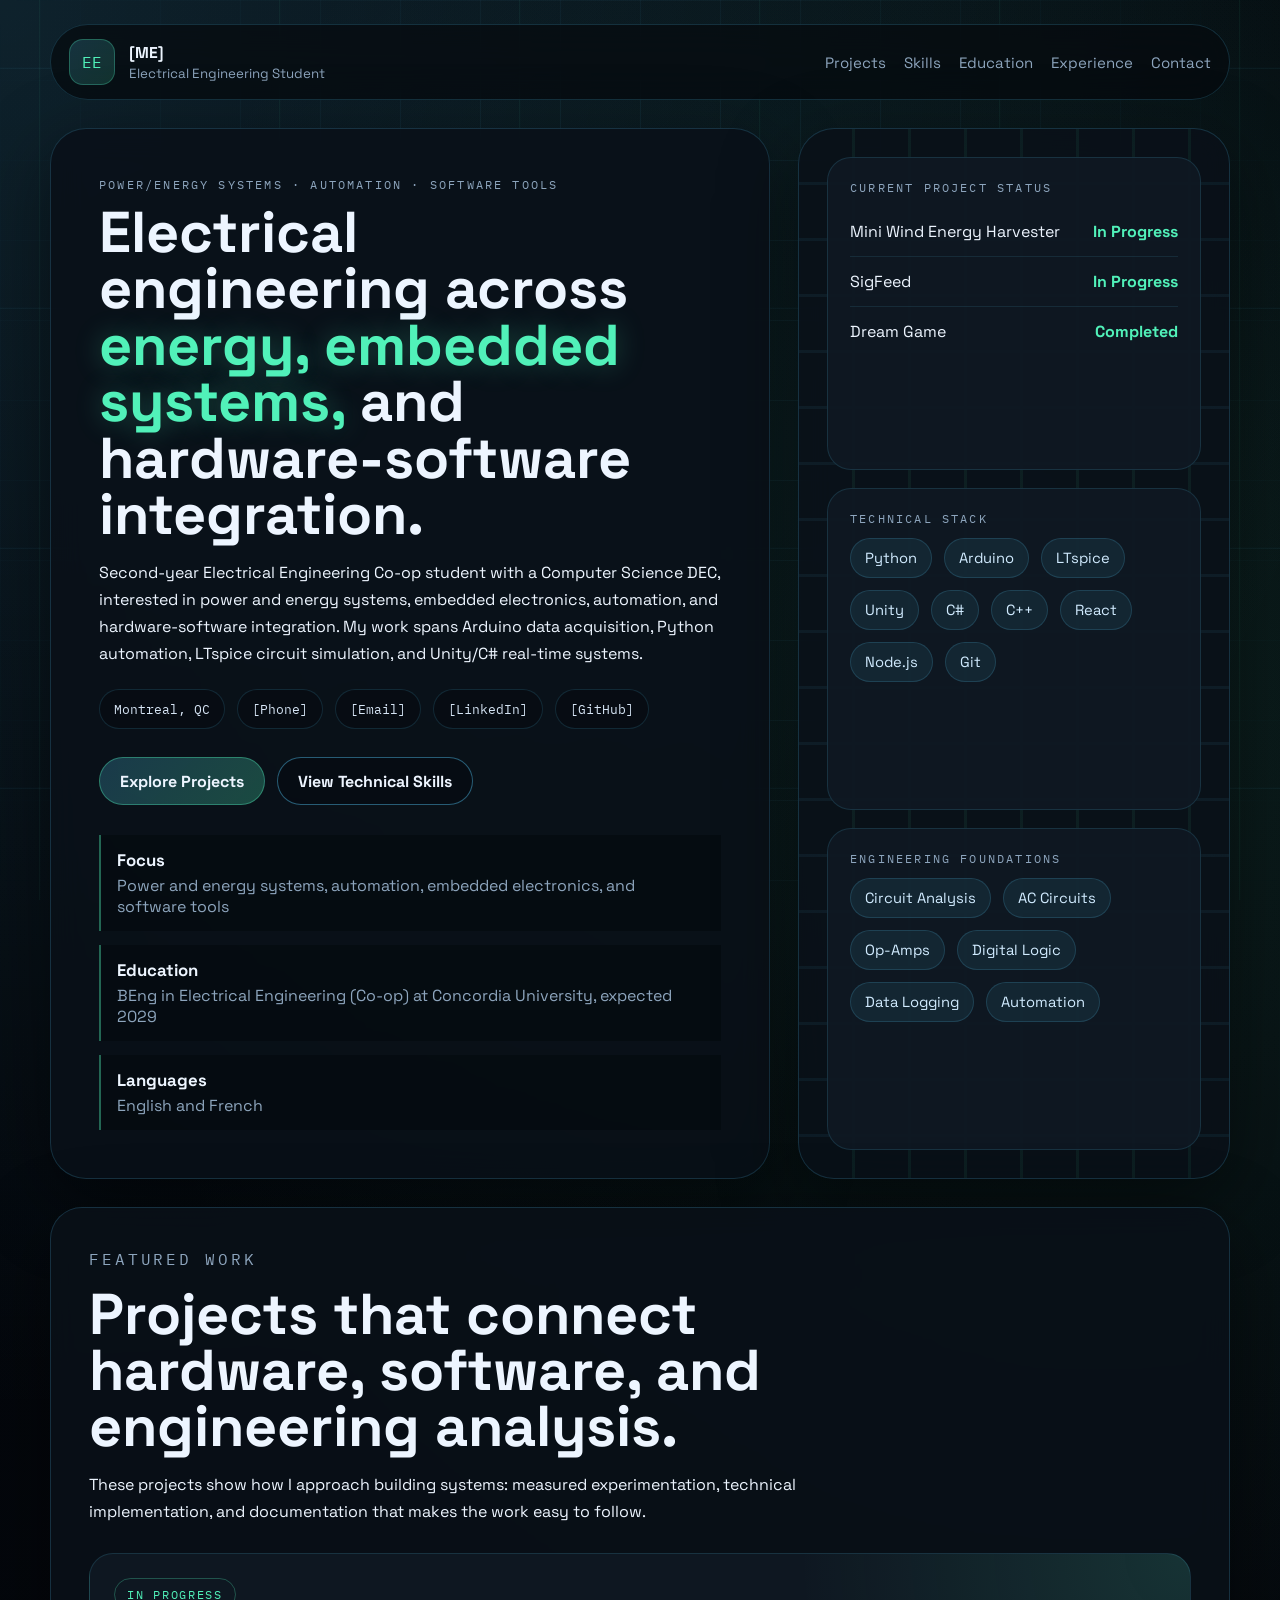
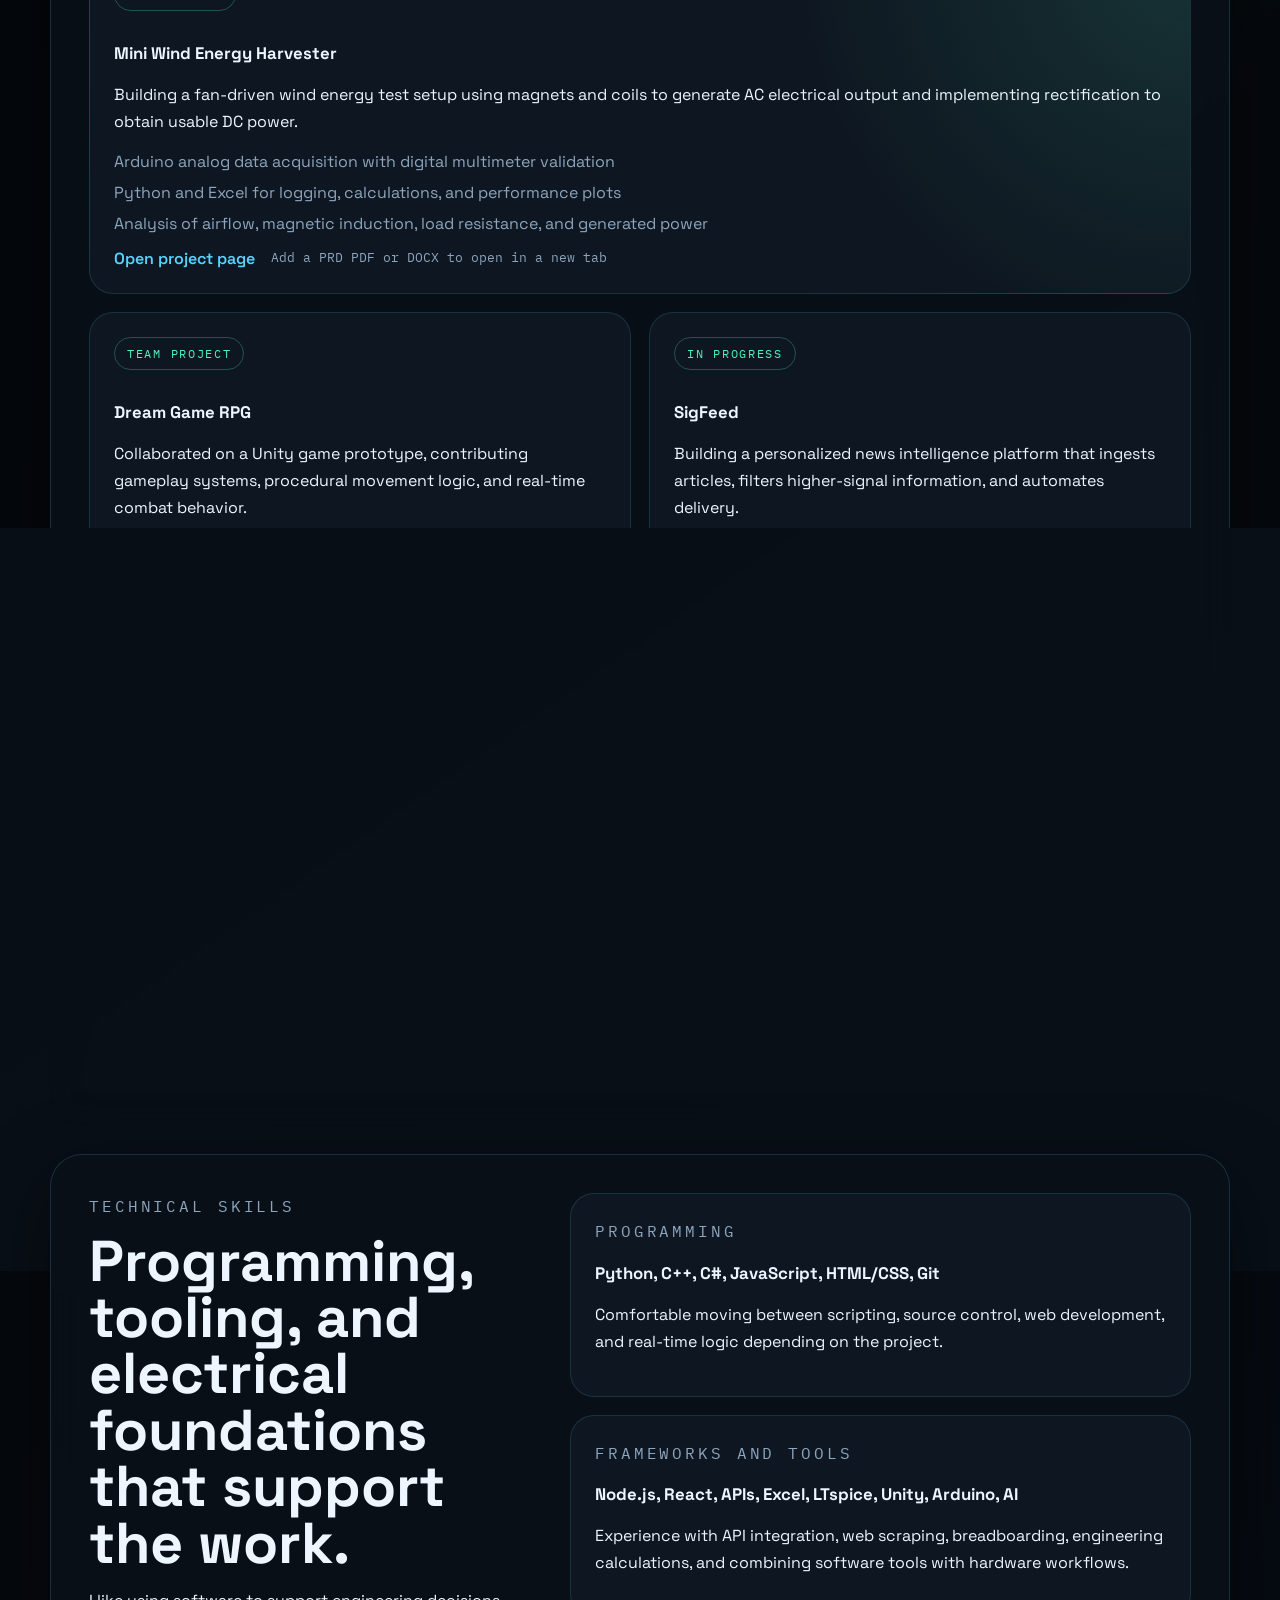
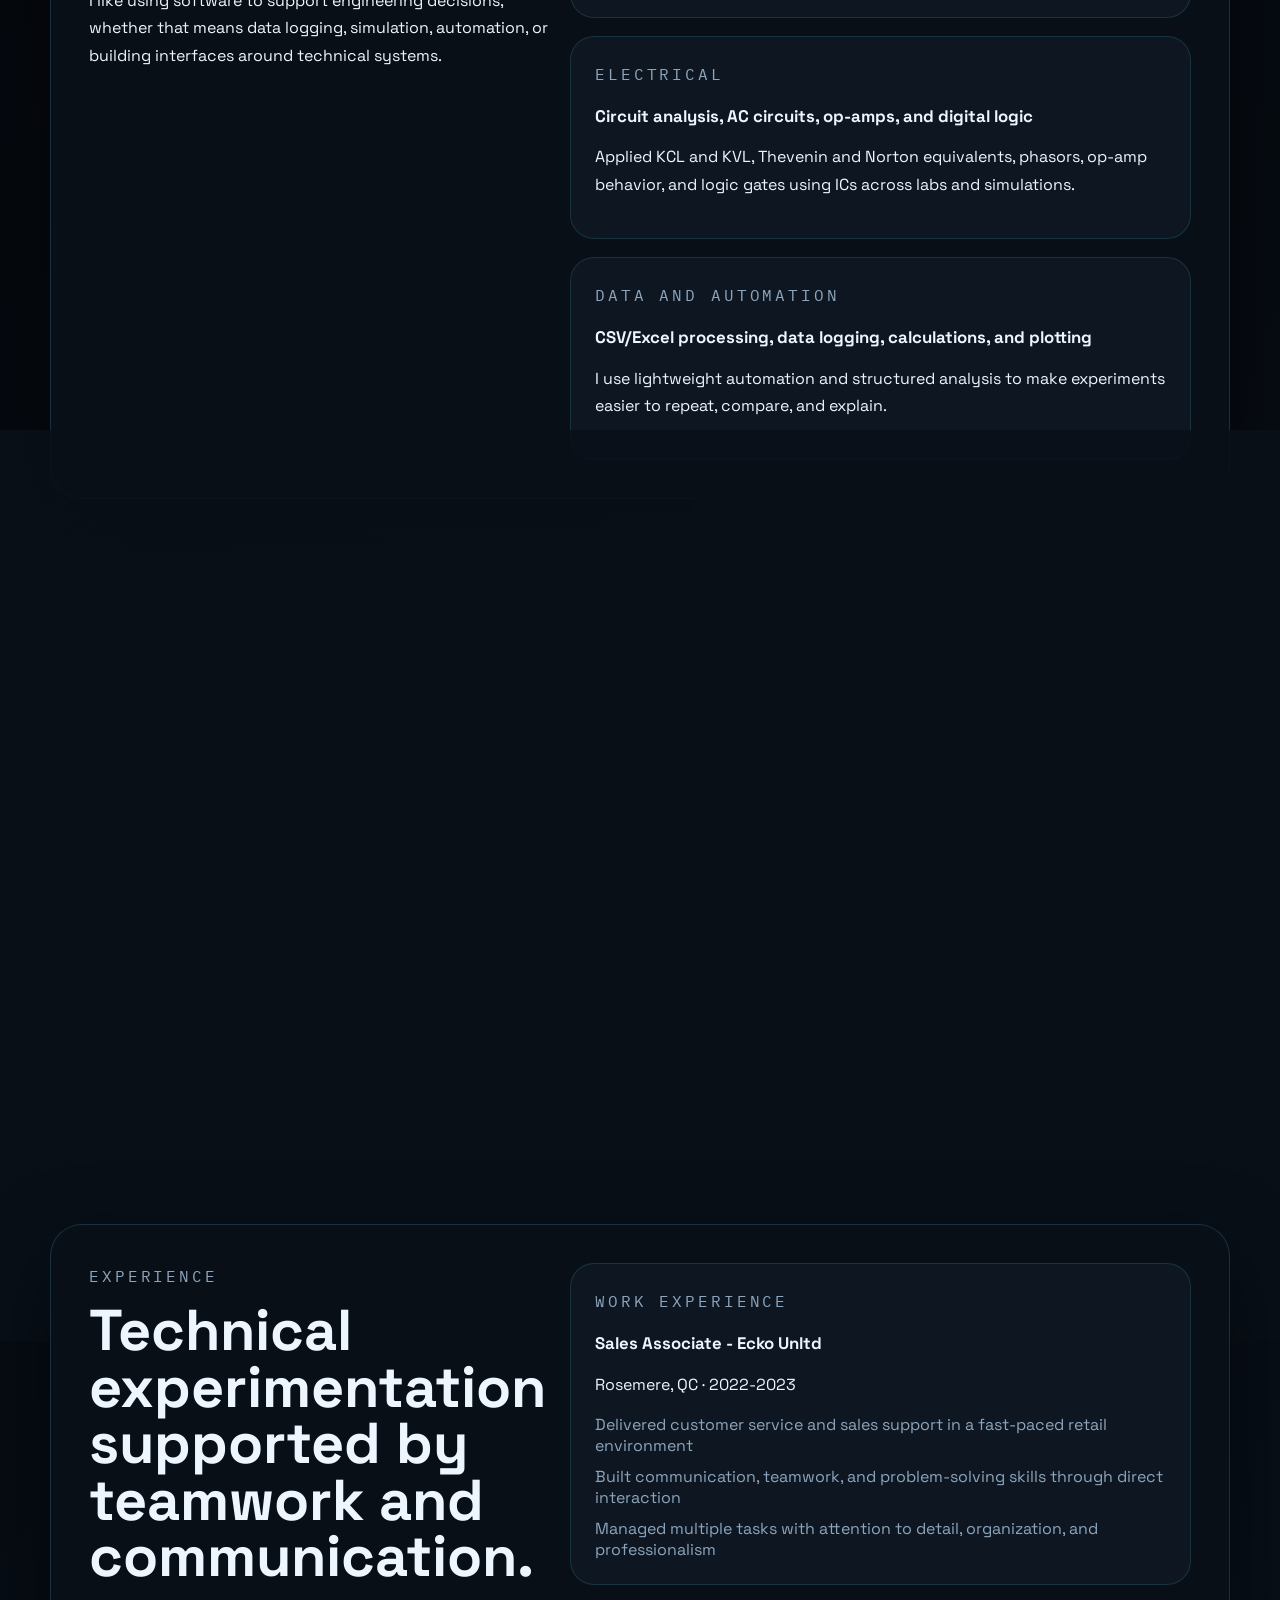
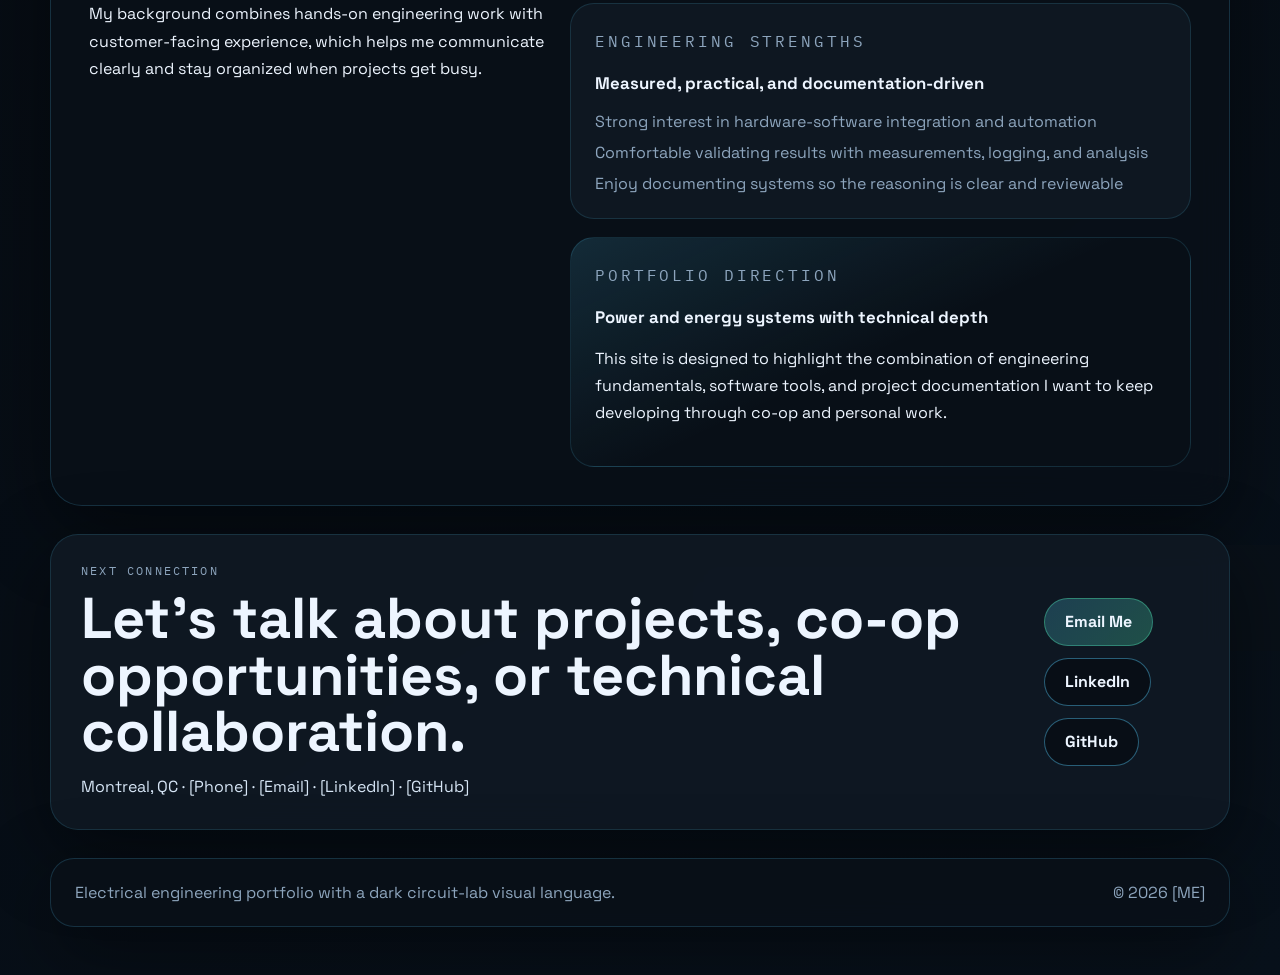
==== index.html @ 450864e3 "Rename 'Dream Game' to 'Dream Game RPG'" ====
<!DOCTYPE html>
<html lang="en">
<head>
  <meta charset="UTF-8">
  <meta name="viewport" content="width=device-width, initial-scale=1.0">
  <title>[ME] | Electrical Engineering Portfolio</title>
  <meta
    name="description"
    content="Portfolio website for an electrical engineering co-op student focused on power and energy systems, automation, embedded electronics, and software tools."
  >
  <script>document.documentElement.classList.add("js");</script>
  <link rel="preconnect" href="https://fonts.googleapis.com">
  <link rel="preconnect" href="https://fonts.gstatic.com" crossorigin>
  <link
    href="https://fonts.googleapis.com/css2?family=Space+Grotesk:wght@400;500;700&family=IBM+Plex+Mono:wght@400;500&display=swap"
    rel="stylesheet"
  >
  <link rel="stylesheet" href="styles.css">
</head>
<body>
  <div class="page-shell">
    <header class="topbar">
      <a class="brand" href="#hero">
        <span class="brand-mark">EE</span>
        <span class="brand-copy">
          <strong>[ME]</strong>
          <small>Electrical Engineering Student</small>
        </span>
      </a>

      <nav class="nav">
        <a href="#projects">Projects</a>
        <a href="#skills">Skills</a>
        <a href="#education">Education</a>
        <a href="#experience">Experience</a>
        <a href="#contact">Contact</a>
      </nav>
    </header>

    <main>
      <section class="hero" id="hero">
        <div class="hero-copy">
          <p class="eyebrow">Power/Energy Systems &middot; Automation &middot; Software Tools</p>
          <h1>
            Electrical engineering across
            <span>energy, embedded systems,</span>
            and hardware-software integration.
          </h1>
          <p class="hero-text">
            Second-year Electrical Engineering Co-op student with a Computer Science DEC, interested
            in power and energy systems, embedded electronics, automation, and hardware-software
            integration. My work spans Arduino data acquisition, Python automation, LTspice circuit
            simulation, and Unity/C# real-time systems.
          </p>

          <div class="contact-strip">
            <span>Montreal, QC</span>
            <span>[Phone]</span>
            <span>[Email]</span>
            <span>[LinkedIn]</span>
            <span>[GitHub]</span>
          </div>

          <div class="hero-actions">
            <a class="button button-primary" href="#projects">Explore Projects</a>
            <a class="button button-secondary" href="#skills">View Technical Skills</a>
          </div>

          <ul class="signal-list">
            <li>
              <strong>Focus</strong>
              <span>Power and energy systems, automation, embedded electronics, and software tools</span>
            </li>
            <li>
              <strong>Education</strong>
              <span>BEng in Electrical Engineering (Co-op) at Concordia University, expected 2029</span>
            </li>
            <li>
              <strong>Languages</strong>
              <span>English and French</span>
            </li>
          </ul>
        </div>

        <aside class="hero-panel">
          <div class="panel-grid"></div>
          <div class="status-card">
            <p class="panel-label">Current Project Status</p>
            <div class="status-item">
              <span>Mini Wind Energy Harvester</span>
              <b>In Progress</b>
            </div>
            <div class="status-item">
              <span>SigFeed</span>
              <b>In Progress</b>
            </div>
            <div class="status-item">
              <span>Dream Game</span>
              <b>Completed</b>
            </div>
          </div>

          <div class="scope-card">
            <p class="panel-label">Technical Stack</p>
            <div class="chip-row">
              <span>Python</span>
              <span>Arduino</span>
              <span>LTspice</span>
              <span>Unity</span>
              <span>C#</span>
              <span>C++</span>
              <span>React</span>
              <span>Node.js</span>
              <span>Git</span>
            </div>
          </div>

          <div class="scope-card">
            <p class="panel-label">Engineering Foundations</p>
            <div class="chip-row">
              <span>Circuit Analysis</span>
              <span>AC Circuits</span>
              <span>Op-Amps</span>
              <span>Digital Logic</span>
              <span>Data Logging</span>
              <span>Automation</span>
            </div>
          </div>
        </aside>
      </section>

      <section class="section" id="projects">
        <div class="section-heading">
          <p class="eyebrow">Featured Work</p>
          <h2>Projects that connect hardware, software, and engineering analysis.</h2>
          <p>
            These projects show how I approach building systems: measured experimentation, technical
            implementation, and documentation that makes the work easy to follow.
          </p>
        </div>

        <div class="project-grid">
          <article class="project-card project-card-large" data-href="projects/mini-wind-energy-harvester.html" tabindex="0" role="link" aria-label="Open Mini Wind Energy Harvester project page">
            <div class="card-tag">In Progress</div>
            <h3>Mini Wind Energy Harvester</h3>
            <p>
              Building a fan-driven wind energy test setup using magnets and coils to generate AC
              electrical output and implementing rectification to obtain usable DC power.
            </p>
            <ul class="meta-list">
              <li>Arduino analog data acquisition with digital multimeter validation</li>
              <li>Python and Excel for logging, calculations, and performance plots</li>
              <li>Analysis of airflow, magnetic induction, load resistance, and generated power</li>
            </ul>
            <div class="card-actions">
              <a href="projects/mini-wind-energy-harvester.html">Open project page</a>
              <span class="card-note">Add a PRD PDF or DOCX to open in a new tab</span>
            </div>
          </article>

          <article class="project-card" data-href="projects/dream-game.html" tabindex="0" role="link" aria-label="Open Dream Game project page">
            <div class="card-tag">Team Project</div>
            <h3>Dream Game RPG</h3>
            <p>
              Collaborated on a Unity game prototype, contributing gameplay systems, procedural
              movement logic, and real-time combat behavior.
            </p>
            <ul class="meta-list">
              <li>Vector-based inverse kinematics arm simulation</li>
              <li>Animation systems for procedural limb control</li>
              <li>Collision-based combat mechanics and hit detection</li>
            </ul>
            <div class="card-actions">
              <a href="projects/dream-game.html">Open project page</a>
              <span class="card-note">Add a PRD PDF or DOCX to open in a new tab</span>
            </div>
          </article>

          <article class="project-card" data-href="projects/sigfeed.html" tabindex="0" role="link" aria-label="Open SigFeed project page">
            <div class="card-tag">In Progress</div>
            <h3>SigFeed</h3>
            <p>
              Building a personalized news intelligence platform that ingests articles, filters
              higher-signal information, and automates delivery.
            </p>
            <ul class="meta-list">
              <li>Python pipeline using APIs and web scraping</li>
              <li>AI-assisted filtering and scoring system</li>
              <li>Automated workflows for collection, storage, and personalized delivery</li>
            </ul>
            <div class="card-actions">
              <a href="projects/sigfeed.html">Open project page</a>
              <a href="documents/sigfeed-prd.docx" target="_blank" rel="noreferrer">Open PRD in new tab</a>
            </div>
          </article>

          <article class="project-card project-card-wide" data-href="projects/ee-lab-simulation.html" tabindex="0" role="link" aria-label="Open Electrical Engineering Lab and Simulation Work project page">
            <div class="card-tag">Simulation</div>
            <h3>Electrical Engineering Lab and Simulation Work</h3>
            <p>
              Simulated and analyzed circuits involving resistors, capacitors, inductors, op-amps,
              AC sources, and transient behavior using LTspice and core circuit analysis methods.
            </p>
            <ul class="meta-list">
              <li>KCL, KVL, Thevenin/Norton equivalents, impedance analysis, and phasors</li>
              <li>Interpretation of voltage, current, gain, and frequency response</li>
              <li>Comparison of theory, simulation, and measurement behavior</li>
            </ul>
            <div class="card-actions">
              <a href="projects/ee-lab-simulation.html">Open project page</a>
            </div>
          </article>
        </div>
      </section>

      <section class="section split-layout" id="skills">
        <div class="section-heading compact">
          <p class="eyebrow">Technical Skills</p>
          <h2>Programming, tooling, and electrical foundations that support the work.</h2>
          <p>
            I like using software to support engineering decisions, whether that means data logging,
            simulation, automation, or building interfaces around technical systems.
          </p>
        </div>

        <div class="doc-stack">
          <article class="doc-card">
            <p class="doc-type">Programming</p>
            <h3>Python, C++, C#, JavaScript, HTML/CSS, Git</h3>
            <p>
              Comfortable moving between scripting, source control, web development, and real-time
              logic depending on the project.
            </p>
          </article>

          <article class="doc-card">
            <p class="doc-type">Frameworks and Tools</p>
            <h3>Node.js, React, APIs, Excel, LTspice, Unity, Arduino, AI</h3>
            <p>
              Experience with API integration, web scraping, breadboarding, engineering calculations,
              and combining software tools with hardware workflows.
            </p>
          </article>

          <article class="doc-card">
            <p class="doc-type">Electrical</p>
            <h3>Circuit analysis, AC circuits, op-amps, and digital logic</h3>
            <p>
              Applied KCL and KVL, Thevenin and Norton equivalents, phasors, op-amp behavior, and
              logic gates using ICs across labs and simulations.
            </p>
          </article>

          <article class="doc-card">
            <p class="doc-type">Data and Automation</p>
            <h3>CSV/Excel processing, data logging, calculations, and plotting</h3>
            <p>
              I use lightweight automation and structured analysis to make experiments easier to
              repeat, compare, and explain.
            </p>
          </article>
        </div>
      </section>

      <section class="section split-layout" id="education">
        <div class="section-heading compact">
          <p class="eyebrow">Education</p>
          <h2>Electrical engineering training backed by a computer science foundation.</h2>
          <p>
            I am building my engineering base through coursework, simulation, and project work while
            carrying forward the software perspective from my DEC background.
          </p>
        </div>

        <div class="doc-stack">
          <article class="doc-card">
            <p class="doc-type">Bachelor of Engineering</p>
            <h3>Electrical Engineering (Co-op) - Concordia University</h3>
            <p>Montreal, QC &middot; Expected 2029</p>
          </article>

          <article class="doc-card">
            <p class="doc-type">Diploma of College Studies</p>
            <h3>Computer Science, Pre-University Program</h3>
            <p>College Lionel-Groulx, Sainte-Therese, QC &middot; 2025</p>
          </article>

          <article class="doc-card">
            <p class="doc-type">Languages</p>
            <h3>English and French</h3>
            <p>Comfortable working across technical and collaborative settings in both languages.</p>
          </article>
        </div>
      </section>

      <section class="section split-layout" id="experience">
        <div class="section-heading compact">
          <p class="eyebrow">Experience</p>
          <h2>Technical experimentation supported by teamwork and communication.</h2>
          <p>
            My background combines hands-on engineering work with customer-facing experience, which
            helps me communicate clearly and stay organized when projects get busy.
          </p>
        </div>

        <div class="doc-stack">
          <article class="doc-card">
            <p class="doc-type">Work Experience</p>
            <h3>Sales Associate - Ecko Unltd</h3>
            <p>Rosemere, QC &middot; 2022-2023</p>
            <ul class="meta-list">
              <li>Delivered customer service and sales support in a fast-paced retail environment</li>
              <li>Built communication, teamwork, and problem-solving skills through direct interaction</li>
              <li>Managed multiple tasks with attention to detail, organization, and professionalism</li>
            </ul>
          </article>

          <article class="doc-card">
            <p class="doc-type">Engineering Strengths</p>
            <h3>Measured, practical, and documentation-driven</h3>
            <ul class="meta-list">
              <li>Strong interest in hardware-software integration and automation</li>
              <li>Comfortable validating results with measurements, logging, and analysis</li>
              <li>Enjoy documenting systems so the reasoning is clear and reviewable</li>
            </ul>
          </article>

          <article class="doc-card accent-card">
            <p class="doc-type">Portfolio Direction</p>
            <h3>Power and energy systems with technical depth</h3>
            <p>
              This site is designed to highlight the combination of engineering fundamentals,
              software tools, and project documentation I want to keep developing through co-op and
              personal work.
            </p>
          </article>
        </div>
      </section>

      <section class="section contact-panel" id="contact">
        <div>
          <p class="eyebrow">Next Connection</p>
          <h2>Let's talk about projects, co-op opportunities, or technical collaboration.</h2>
          <p class="contact-copy">Montreal, QC &middot; [Phone] &middot; [Email] &middot; [LinkedIn] &middot; [GitHub]</p>
        </div>

        <div class="contact-actions">
          <a class="button button-primary" href="mailto:[Email]">Email Me</a>
          <a class="button button-secondary" href="[LinkedIn]" target="_blank" rel="noreferrer">LinkedIn</a>
          <a class="button button-secondary" href="[GitHub]" target="_blank" rel="noreferrer">GitHub</a>
        </div>
      </section>
    </main>

    <footer class="footer">
      <p>Electrical engineering portfolio with a dark circuit-lab visual language.</p>
      <p>&copy; <span id="year"></span> [ME]</p>
    </footer>
  </div>

  <script src="script.js"></script>
</body>
</html>
---- styles.css ----
:root {
  --bg: #05080d;
  --bg-soft: #0d131c;
  --panel: rgba(10, 17, 25, 0.88);
  --panel-strong: rgba(15, 24, 35, 0.96);
  --line: rgba(87, 205, 255, 0.18);
  --line-strong: rgba(87, 205, 255, 0.42);
  --text: #edf5ff;
  --muted: #8da5bd;
  --blue: #58d3ff;
  --green: #51f1b9;
  --glow: rgba(81, 241, 185, 0.28);
  --shadow: 0 24px 80px rgba(0, 0, 0, 0.45);
  --radius: 24px;
  --container: 1180px;
}

* {
  box-sizing: border-box;
}

html {
  scroll-behavior: smooth;
}

body {
  margin: 0;
  min-height: 100vh;
  color: var(--text);
  font-family: "Space Grotesk", sans-serif;
  background:
    radial-gradient(circle at top left, rgba(88, 211, 255, 0.14), transparent 24%),
    radial-gradient(circle at 85% 12%, rgba(81, 241, 185, 0.1), transparent 20%),
    linear-gradient(145deg, #02050a 0%, #05080d 45%, #08111b 100%);
}

body::before,
body::after {
  content: "";
  position: fixed;
  inset: 0;
  pointer-events: none;
}

body::before {
  background-image:
    linear-gradient(rgba(88, 211, 255, 0.06) 1px, transparent 1px),
    linear-gradient(90deg, rgba(88, 211, 255, 0.06) 1px, transparent 1px);
  background-size: 80px 80px;
  mask-image: radial-gradient(circle at center, black 45%, transparent 100%);
}

body::after {
  background:
    linear-gradient(90deg, transparent 16%, rgba(81, 241, 185, 0.12) 16.5%, transparent 17%) 0 0 / 240px 240px,
    linear-gradient(180deg, transparent 28%, rgba(88, 211, 255, 0.12) 28.5%, transparent 29%) 0 0 / 240px 240px,
    radial-gradient(circle at 16.5% 28.5%, rgba(81, 241, 185, 0.4) 0 3px, transparent 4px);
  opacity: 0.5;
}

a {
  color: inherit;
  text-decoration: none;
}

.page-shell {
  width: min(calc(100% - 32px), var(--container));
  margin: 0 auto;
  padding: 24px 0 48px;
}

.topbar,
.hero,
.section,
.footer {
  position: relative;
  z-index: 1;
}

.topbar {
  display: flex;
  align-items: center;
  justify-content: space-between;
  gap: 20px;
  padding: 14px 18px;
  margin-bottom: 28px;
  border: 1px solid var(--line);
  border-radius: 999px;
  background: rgba(6, 10, 15, 0.72);
  backdrop-filter: blur(18px);
}

.brand {
  display: inline-flex;
  align-items: center;
  gap: 14px;
}

.brand-mark {
  display: grid;
  place-items: center;
  width: 46px;
  height: 46px;
  border-radius: 14px;
  border: 1px solid rgba(81, 241, 185, 0.28);
  background: linear-gradient(135deg, rgba(88, 211, 255, 0.18), rgba(81, 241, 185, 0.16));
  color: var(--green);
  font-family: "IBM Plex Mono", monospace;
  font-size: 1rem;
}

.brand-copy {
  display: grid;
  gap: 2px;
}

.brand-copy strong {
  font-size: 0.98rem;
}

.brand-copy small,
.nav a,
.eyebrow,
.panel-label,
.doc-type,
.footer p {
  color: var(--muted);
}

.nav {
  display: flex;
  flex-wrap: wrap;
  gap: 18px;
}

.nav a {
  font-size: 0.94rem;
}

.hero {
  display: grid;
  grid-template-columns: minmax(0, 1.25fr) minmax(300px, 0.75fr);
  gap: 28px;
  align-items: stretch;
  margin-bottom: 28px;
}

.hero-copy,
.hero-panel,
.section,
.footer {
  border: 1px solid var(--line);
  background: var(--panel);
  backdrop-filter: blur(16px);
  box-shadow: var(--shadow);
}

.hero-copy {
  padding: 48px;
  border-radius: 36px;
}

.hero h1,
.section h2 {
  margin: 0;
  line-height: 0.98;
}

.hero h1 {
  max-width: 16ch;
  font-size: clamp(2rem, 5vw, 3.6rem);
}

.hero h1 span {
  color: var(--green);
  text-shadow: 0 0 28px var(--glow);
}

.eyebrow,
.panel-label,
.doc-type {
  margin: 0 0 12px;
  text-transform: uppercase;
  letter-spacing: 0.18em;
  font-family: "IBM Plex Mono", monospace;
  font-size: 0.76rem;
}

.hero-text,
.section-heading p,
.project-card p,
.doc-card p,
.about-card p,
.footer p {
  line-height: 1.7;
  font-size: 1rem;
}

.hero-actions,
.contact-actions,
.chip-row,
.contact-strip {
  display: flex;
  flex-wrap: wrap;
  gap: 12px;
}

.contact-strip {
  margin-top: 22px;
}

.contact-strip span {
  padding: 10px 14px;
  border-radius: 999px;
  border: 1px solid rgba(88, 211, 255, 0.14);
  background: rgba(7, 12, 18, 0.58);
  color: #d6e5f5;
  font-family: "IBM Plex Mono", monospace;
  font-size: 0.84rem;
}

.hero-actions {
  margin: 28px 0 30px;
}

.button {
  display: inline-flex;
  align-items: center;
  justify-content: center;
  min-height: 48px;
  padding: 0 20px;
  border-radius: 999px;
  border: 1px solid transparent;
  font-weight: 700;
  transition: transform 180ms ease, border-color 180ms ease, background 180ms ease;
}

.button:hover {
  transform: translateY(-2px);
}

.button-primary {
  background: linear-gradient(135deg, rgba(88, 211, 255, 0.22), rgba(81, 241, 185, 0.26));
  border-color: rgba(81, 241, 185, 0.36);
}

.button-secondary {
  border-color: var(--line-strong);
  background: rgba(7, 12, 18, 0.66);
}

.signal-list,
.meta-list {
  list-style: none;
  padding: 0;
  margin: 0;
}

.signal-list {
  display: grid;
  gap: 14px;
}

.signal-list li {
  display: grid;
  gap: 4px;
  padding: 14px 16px;
  border-left: 2px solid rgba(81, 241, 185, 0.4);
  background: rgba(4, 9, 14, 0.6);
}

.signal-list strong,
.project-card h3,
.doc-card h3 {
  font-size: 1.05rem;
}

.signal-list span,
.meta-list li {
  color: var(--muted);
}

.hero-panel {
  position: relative;
  overflow: hidden;
  padding: 28px;
  border-radius: 36px;
  display: grid;
  gap: 18px;
}

.panel-grid {
  position: absolute;
  inset: 0;
  background:
    linear-gradient(transparent 94%, rgba(88, 211, 255, 0.08) 95%) 0 0 / 100% 56px,
    linear-gradient(90deg, transparent 94%, rgba(81, 241, 185, 0.08) 95%) 0 0 / 56px 100%;
  opacity: 0.8;
}

.status-card,
.scope-card,
.project-card,
.doc-card,
.about-card,
.contact-panel {
  position: relative;
  border: 1px solid rgba(88, 211, 255, 0.14);
  background: var(--panel-strong);
}

.status-card,
.scope-card {
  padding: 22px;
  border-radius: 24px;
}

.status-item {
  display: flex;
  justify-content: space-between;
  gap: 16px;
  padding: 14px 0;
  border-bottom: 1px solid rgba(88, 211, 255, 0.1);
}

.status-item:last-child {
  border-bottom: 0;
  padding-bottom: 0;
}

.status-item b {
  color: var(--green);
}

.chip-row span {
  padding: 10px 14px;
  border-radius: 999px;
  background: rgba(88, 211, 255, 0.08);
  border: 1px solid rgba(88, 211, 255, 0.16);
  color: #d1ebff;
  font-size: 0.92rem;
}

.section {
  padding: 38px;
  border-radius: 32px;
  margin-bottom: 28px;
}

.section-heading {
  max-width: 780px;
  margin-bottom: 28px;
}

.section-heading.compact {
  margin-bottom: 0;
}

.section h2 {
  font-size: clamp(2rem, 5vw, 3.6rem);
  margin-bottom: 14px;
}

.project-grid {
  display: grid;
  grid-template-columns: repeat(2, minmax(0, 1fr));
  gap: 18px;
}

.project-card,
.doc-card,
.about-card {
  padding: 24px;
  border-radius: 24px;
  min-height: 100%;
}

.project-card {
  cursor: pointer;
  transition: transform 180ms ease, border-color 180ms ease, box-shadow 180ms ease;
}

.project-card:hover,
.project-card:focus-visible {
  transform: translateY(-4px);
  border-color: rgba(81, 241, 185, 0.32);
  box-shadow: 0 20px 50px rgba(0, 0, 0, 0.32);
  outline: none;
}

.project-card-large {
  grid-column: span 2;
  background:
    radial-gradient(circle at top right, rgba(81, 241, 185, 0.13), transparent 34%),
    var(--panel-strong);
}

.project-card-wide {
  grid-column: span 2;
}

.card-tag {
  display: inline-flex;
  margin-bottom: 14px;
  padding: 8px 12px;
  border-radius: 999px;
  border: 1px solid rgba(81, 241, 185, 0.28);
  color: var(--green);
  font-family: "IBM Plex Mono", monospace;
  font-size: 0.76rem;
  text-transform: uppercase;
  letter-spacing: 0.14em;
}

.project-card a,
.doc-card a {
  display: inline-flex;
  margin-top: 14px;
  color: var(--blue);
  font-weight: 600;
}

.card-actions {
  display: flex;
  flex-wrap: wrap;
  gap: 16px;
}

.card-actions a {
  margin-top: 14px;
}

.card-note {
  display: inline-flex;
  margin-top: 14px;
  color: var(--muted);
  font-family: "IBM Plex Mono", monospace;
  font-size: 0.84rem;
}

.split-layout {
  display: grid;
  grid-template-columns: minmax(0, 0.85fr) minmax(0, 1.15fr);
  gap: 22px;
  align-items: start;
}

.doc-stack,
.about-grid {
  display: grid;
  gap: 18px;
}

.meta-list {
  display: grid;
  gap: 10px;
}

.about-grid {
  grid-template-columns: repeat(3, minmax(0, 1fr));
  align-items: stretch;
}

.accent-card {
  background:
    linear-gradient(155deg, rgba(88, 211, 255, 0.14), transparent 50%),
    rgba(9, 16, 24, 0.98);
}

.contact-panel {
  display: flex;
  align-items: center;
  justify-content: space-between;
  gap: 20px;
  padding: 28px 30px;
  border-radius: 28px;
}

.contact-copy {
  margin: 14px 0 0;
  color: #d6e5f5;
  line-height: 1.7;
}

.footer {
  display: flex;
  justify-content: space-between;
  gap: 16px;
  padding: 20px 24px;
  border-radius: 24px;
}

.footer p {
  margin: 0;
}

.project-page {
  background:
    radial-gradient(circle at top right, rgba(81, 241, 185, 0.1), transparent 24%),
    linear-gradient(180deg, #02050a 0%, #08111b 100%);
}

.detail-shell {
  width: min(calc(100% - 32px), 1120px);
  margin: 0 auto;
  padding: 28px 0 48px;
  position: relative;
  z-index: 1;
}

.detail-back {
  display: inline-flex;
  margin-bottom: 18px;
  color: var(--blue);
  font-family: "IBM Plex Mono", monospace;
  font-size: 0.86rem;
}

.detail-hero,
.detail-panel {
  border: 1px solid var(--line);
  background: var(--panel);
  backdrop-filter: blur(16px);
  box-shadow: var(--shadow);
}

.detail-hero {
  display: flex;
  align-items: flex-end;
  justify-content: space-between;
  gap: 24px;
  padding: 34px;
  border-radius: 28px;
  margin-bottom: 22px;
}

.detail-hero h1 {
  margin: 0 0 14px;
  font-size: clamp(2.3rem, 5vw, 4.6rem);
  line-height: 0.98;
  max-width: 12ch;
}

.detail-summary {
  max-width: 68ch;
  color: #d6e5f5;
  line-height: 1.7;
  margin: 0;
}

.detail-actions,
.resource-pills {
  display: flex;
  flex-wrap: wrap;
  gap: 12px;
}

.simple-stack {
  display: grid;
  gap: 18px;
}

.project-flow {
  display: grid;
  grid-template-columns: minmax(0, 1.15fr) minmax(280px, 0.85fr);
  gap: 18px;
  align-items: start;
}

.feed-column,
.side-column {
  display: grid;
  gap: 18px;
}

.detail-meta {
  display: grid;
  grid-template-columns: repeat(3, minmax(0, 1fr));
  gap: 18px;
  margin-bottom: 22px;
}

.detail-grid {
  display: grid;
  grid-template-columns: minmax(0, 1.1fr) minmax(0, 0.9fr);
  gap: 18px;
}

.detail-panel {
  padding: 24px;
  border-radius: 24px;
}

.detail-panel h3 {
  margin: 0 0 10px;
  font-size: 1.15rem;
}

.detail-panel p {
  line-height: 1.7;
}

.entry-head {
  display: flex;
  align-items: flex-start;
  justify-content: space-between;
  gap: 16px;
  margin-bottom: 18px;
}

.entry-head h3 {
  margin: 0;
}

.detail-panel-large {
  min-height: 100%;
}

.progress-list {
  display: grid;
  gap: 14px;
}

.progress-item {
  padding: 16px 18px;
  border-left: 2px solid rgba(81, 241, 185, 0.42);
  background: rgba(4, 9, 14, 0.54);
}

.progress-item strong {
  display: block;
  margin-bottom: 6px;
}

.progress-item p {
  margin: 0;
  color: #d6e5f5;
}

.media-grid {
  display: grid;
  grid-template-columns: repeat(2, minmax(0, 1fr));
  gap: 14px;
}

.media-card {
  display: grid;
  gap: 10px;
  margin: 0;
}

.gallery-carousel {
  position: relative;
}

.gallery-track {
  display: grid;
  grid-auto-flow: column;
  grid-auto-columns: 100%;
  gap: 14px;
  overflow-x: auto;
  scroll-snap-type: x mandatory;
  scrollbar-width: none;
  scroll-behavior: smooth;
  padding-bottom: 8px;
}

.gallery-track::-webkit-scrollbar {
  display: none;
}

.gallery-slide {
  scroll-snap-align: start;
  display: grid;
  gap: 10px;
  margin: 0;
}

.gallery-button {
  position: absolute;
  top: calc(50% - 34px);
  z-index: 2;
  display: inline-flex;
  align-items: center;
  justify-content: center;
  width: 44px;
  height: 44px;
  border: 1px solid rgba(88, 211, 255, 0.16);
  border-radius: 999px;
  background: rgba(7, 12, 18, 0.82);
  color: var(--text);
  cursor: pointer;
}

.gallery-button-prev {
  left: 12px;
}

.gallery-button-next {
  right: 12px;
}

.gallery-dots {
  display: flex;
  justify-content: center;
  gap: 8px;
  margin-top: 14px;
}

.gallery-dot {
  width: 10px;
  height: 10px;
  border: 0;
  border-radius: 999px;
  background: rgba(141, 165, 189, 0.35);
  cursor: pointer;
}

.gallery-dot.is-active {
  background: var(--green);
  box-shadow: 0 0 12px rgba(81, 241, 185, 0.5);
}

.media-placeholder {
  display: grid;
  place-items: center;
  min-height: 220px;
  padding: 24px;
  border-radius: 20px;
  border: 1px dashed rgba(88, 211, 255, 0.28);
  background:
    linear-gradient(140deg, rgba(88, 211, 255, 0.1), rgba(81, 241, 185, 0.08)),
    rgba(4, 9, 14, 0.72);
  color: #d6e5f5;
  font-family: "IBM Plex Mono", monospace;
  font-size: 0.9rem;
  text-align: center;
}

.media-card figcaption {
  color: var(--muted);
  font-size: 0.95rem;
  line-height: 1.6;
}

.metric-strip {
  display: grid;
  grid-template-columns: repeat(3, minmax(0, 1fr));
  gap: 12px;
  margin-top: 18px;
}

.metric-card {
  padding: 16px;
  border-radius: 18px;
  border: 1px solid rgba(88, 211, 255, 0.12);
  background: rgba(7, 12, 18, 0.58);
}

.metric-card strong {
  display: block;
  margin-bottom: 6px;
}

.metric-card span {
  color: var(--muted);
  font-size: 0.95rem;
  line-height: 1.6;
}

.check-list {
  list-style: none;
  padding: 0;
  margin: 0;
  display: grid;
  gap: 10px;
}

.check-list li {
  padding: 14px 16px;
  border-radius: 16px;
  border: 1px solid rgba(81, 241, 185, 0.14);
  background: rgba(4, 9, 14, 0.54);
  color: #d6e5f5;
}

.sticky-panel {
  position: sticky;
  top: 22px;
}

.resource-pill {
  display: inline-flex;
  align-items: center;
  min-height: 44px;
  padding: 0 16px;
  border-radius: 999px;
  border: 1px solid rgba(81, 241, 185, 0.26);
  background: rgba(88, 211, 255, 0.08);
  color: #dff6ff;
  font-family: "IBM Plex Mono", monospace;
  font-size: 0.84rem;
}

.resource-pill-muted {
  border-color: rgba(88, 211, 255, 0.14);
  background: rgba(7, 12, 18, 0.58);
  color: var(--muted);
}

.js .reveal {
  opacity: 0;
  transform: translateY(28px) scale(0.985);
  filter: blur(8px);
  transition:
    opacity 680ms ease,
    transform 680ms ease,
    filter 680ms ease;
  transition-delay: var(--reveal-delay, 0ms);
}

.js .reveal.is-visible {
  opacity: 1;
  transform: translateY(0) scale(1);
  filter: blur(0);
}

.doc-page {
  background:
    radial-gradient(circle at top right, rgba(88, 211, 255, 0.12), transparent 24%),
    linear-gradient(180deg, #02050a 0%, #08111b 100%);
}

.doc-shell {
  width: min(calc(100% - 32px), 980px);
  margin: 0 auto;
  padding: 28px 0 48px;
  position: relative;
  z-index: 1;
}

.doc-back {
  display: inline-flex;
  margin-bottom: 18px;
  color: var(--blue);
  font-family: "IBM Plex Mono", monospace;
  font-size: 0.86rem;
}

.doc-hero,
.doc-panel {
  border: 1px solid var(--line);
  background: var(--panel);
  backdrop-filter: blur(16px);
  box-shadow: var(--shadow);
}

.doc-hero {
  padding: 34px;
  border-radius: 28px;
  margin-bottom: 22px;
}

.doc-hero h1 {
  margin: 0 0 14px;
  font-size: clamp(2.2rem, 5vw, 4rem);
  line-height: 1;
}

.doc-hero p:last-child {
  max-width: 72ch;
  color: #d6e5f5;
  line-height: 1.7;
}

.doc-layout {
  display: grid;
  grid-template-columns: repeat(2, minmax(0, 1fr));
  gap: 18px;
}

.doc-panel {
  padding: 24px;
  border-radius: 22px;
}

.doc-panel.wide {
  grid-column: span 2;
}

@media (max-width: 1024px) {
  .hero,
  .split-layout,
  .project-grid,
  .detail-meta,
  .detail-grid,
  .gallery-track,
  .project-flow,
  .media-grid,
  .metric-strip,
  .about-grid,
  .contact-panel {
    grid-template-columns: 1fr;
  }

  .contact-panel {
    display: grid;
  }

  .detail-hero {
    display: grid;
    align-items: start;
  }

  .sticky-panel {
    position: static;
  }

  .project-card-large,
  .project-card-wide {
    grid-column: auto;
  }
}

@media (max-width: 720px) {
  .page-shell {
    width: min(calc(100% - 20px), var(--container));
    padding-top: 14px;
  }

  .topbar,
  .nav,
  .hero-actions,
  .contact-actions,
  .detail-actions,
  .resource-pills,
  .footer {
    flex-direction: column;
    align-items: flex-start;
  }

  .hero-copy,
  .hero-panel,
  .section {
    padding: 24px;
    border-radius: 24px;
  }

  .hero h1 {
    font-size: clamp(2.5rem, 15vw, 4.25rem);
  }

  .section h2 {
    font-size: clamp(1.8rem, 10vw, 2.6rem);
  }

  .doc-shell {
    width: min(calc(100% - 20px), 980px);
    padding-top: 18px;
  }

  .detail-shell {
    width: min(calc(100% - 20px), 1120px);
    padding-top: 18px;
  }

  .doc-hero,
  .doc-panel,
  .detail-hero,
  .detail-panel {
    padding: 22px;
  }

  .doc-layout {
    grid-template-columns: 1fr;
  }

  .entry-head {
    flex-direction: column;
  }

  .gallery-button {
    display: none;
  }

  .doc-panel.wide {
    grid-column: auto;
  }
}

@media (prefers-reduced-motion: reduce) {
  .js .reveal {
    opacity: 1;
    transform: none;
    filter: none;
    transition: none;
  }
}
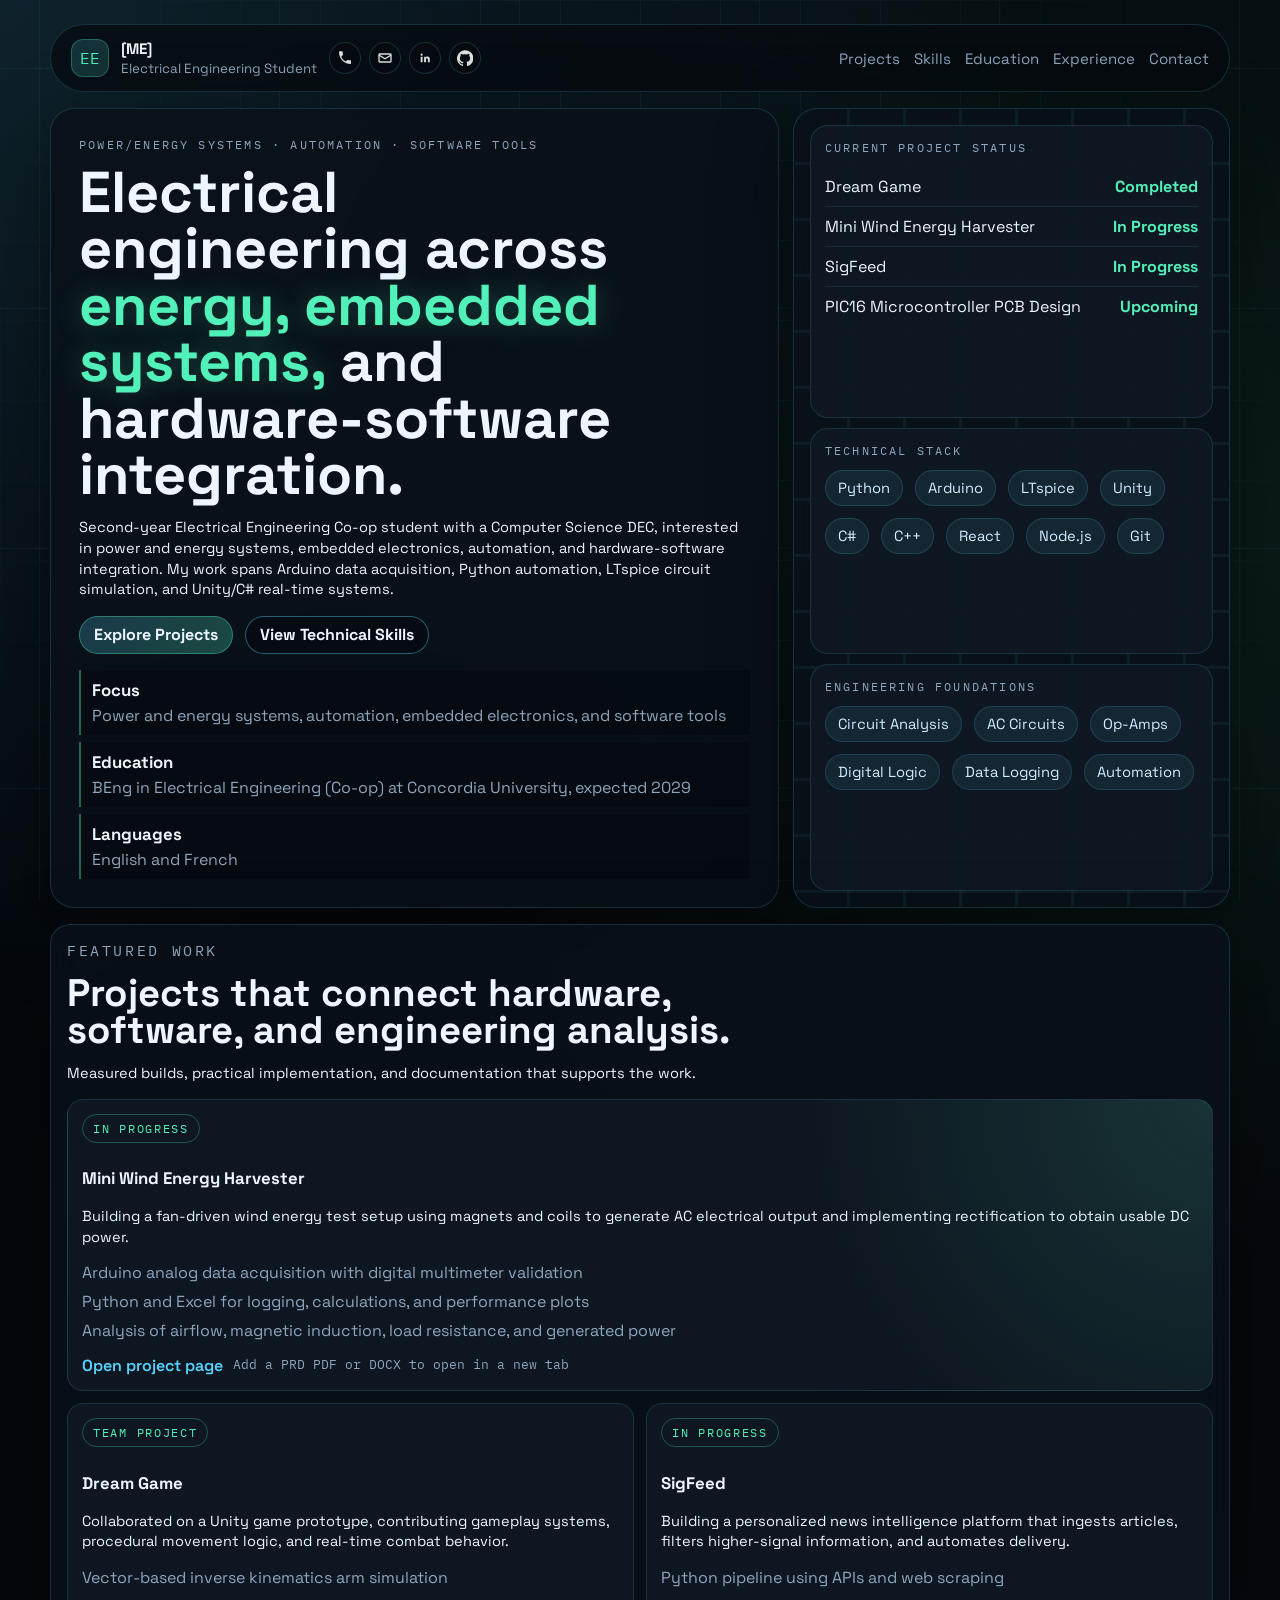
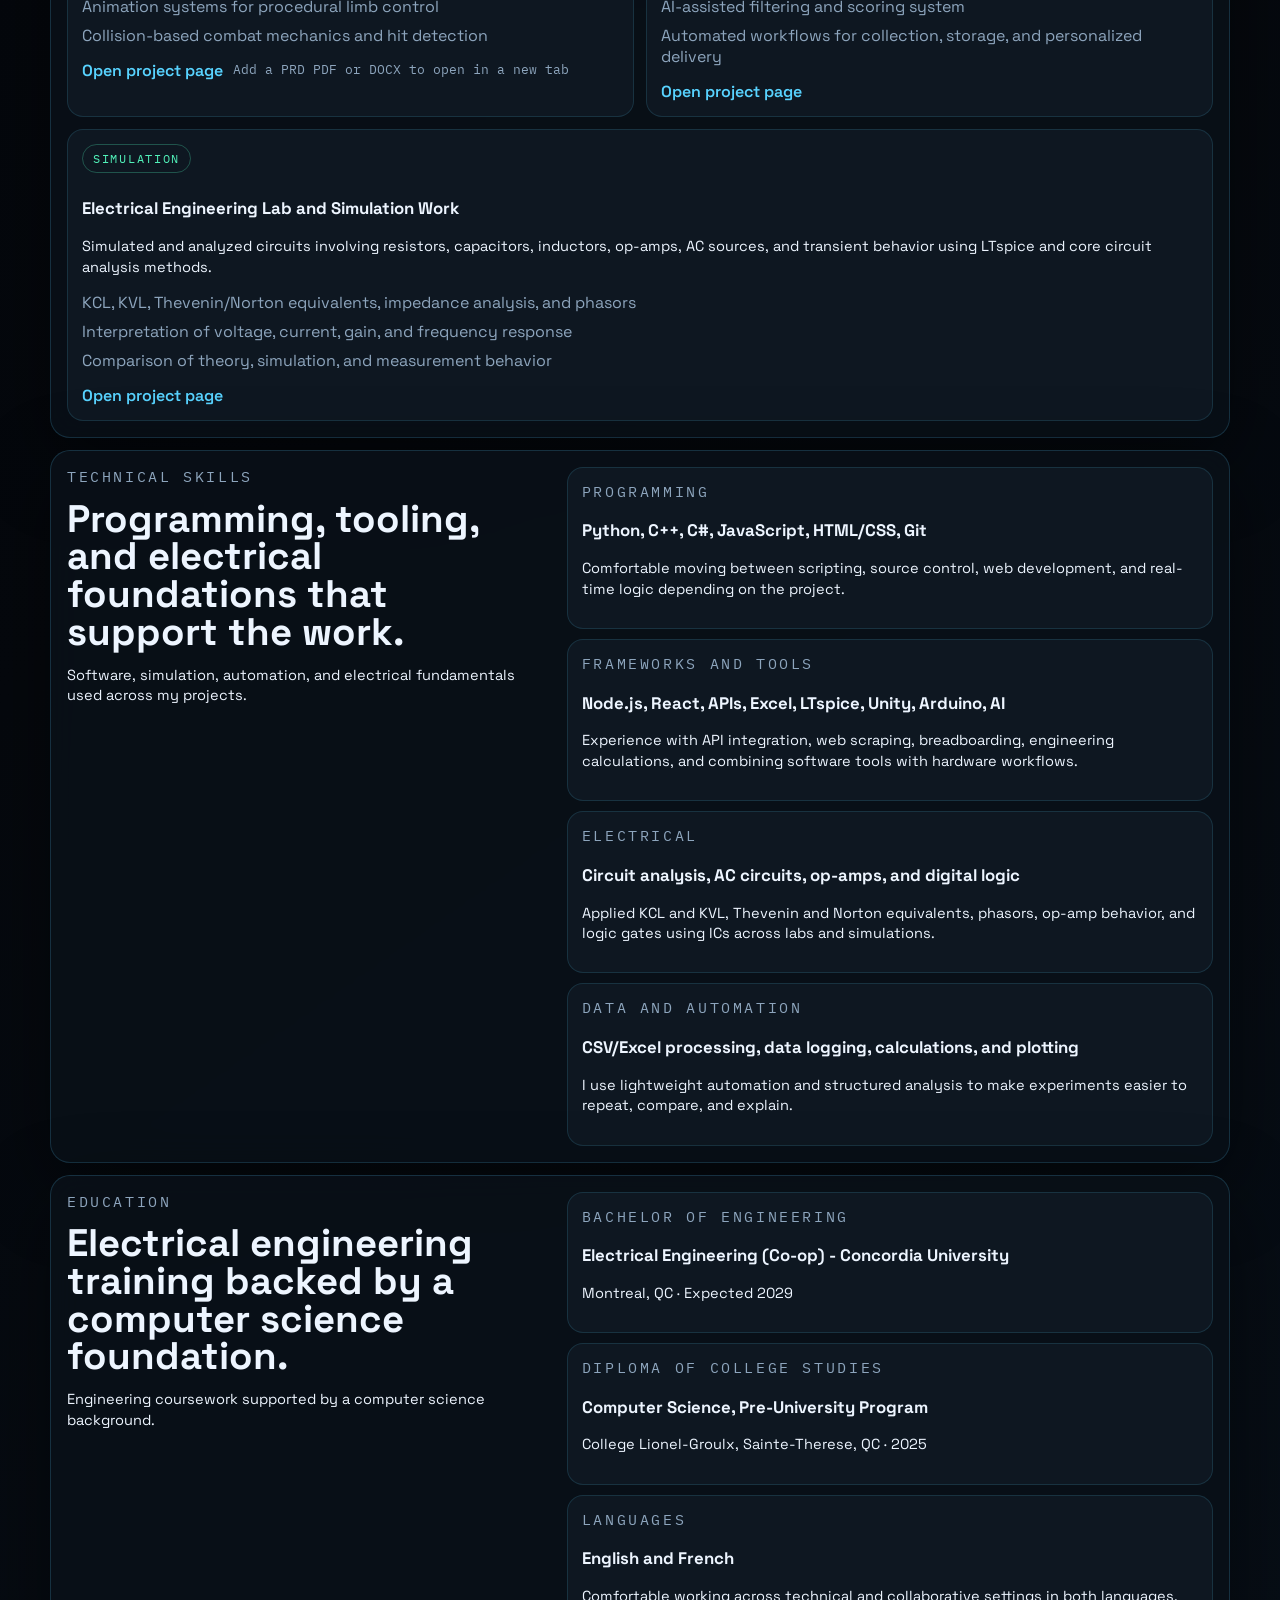
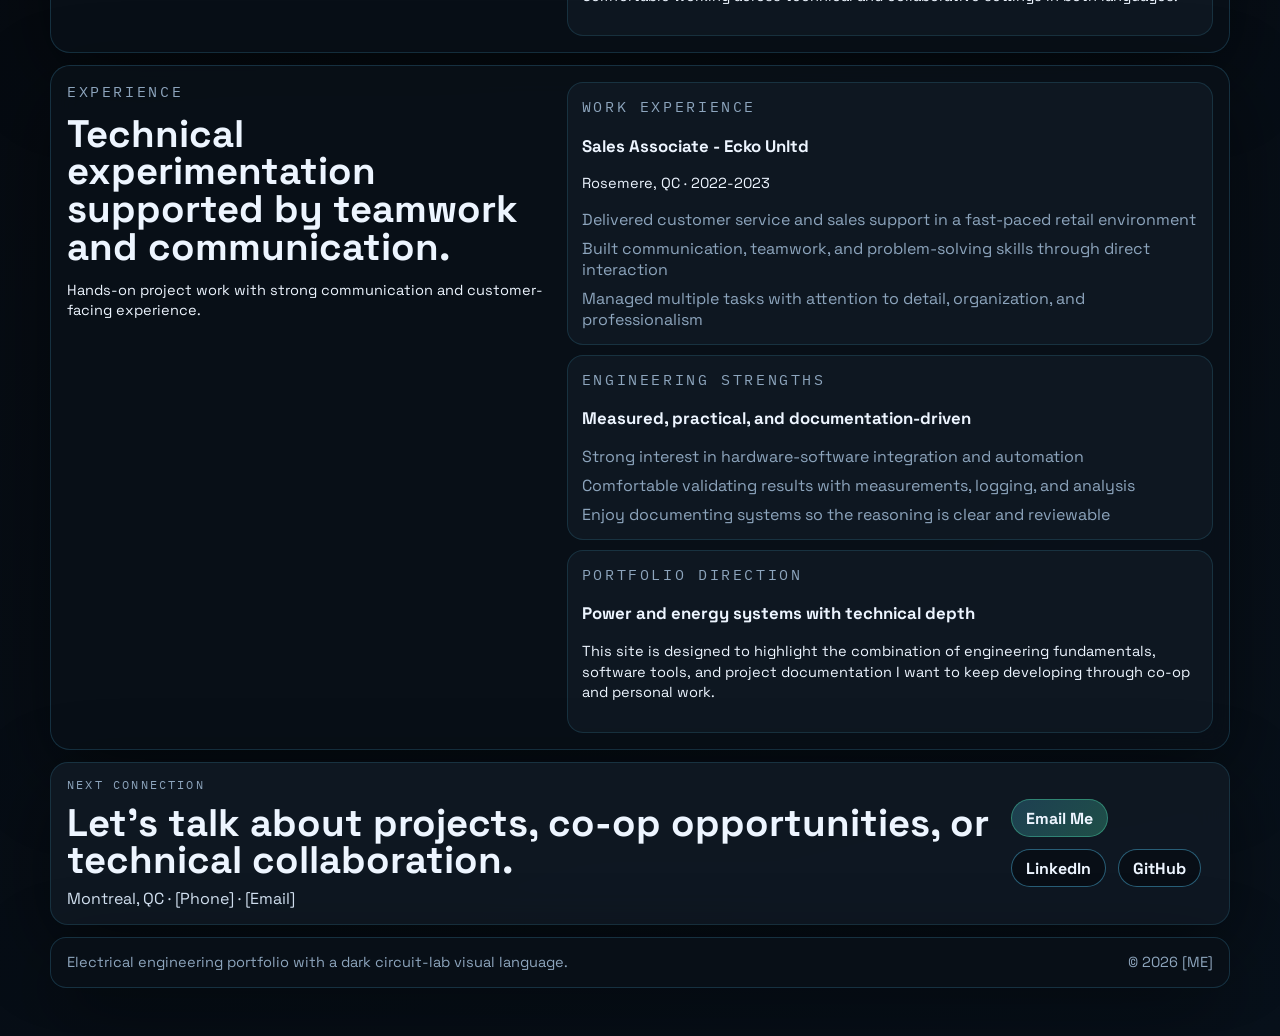
==== commit 737e9a44: "Updated Contacts and few changes" ====
--- a/index.html
+++ b/index.html
@@ -20,13 +20,38 @@
 <body>
   <div class="page-shell">
     <header class="topbar">
-      <a class="brand" href="#hero">
-        <span class="brand-mark">EE</span>
-        <span class="brand-copy">
-          <strong>[ME]</strong>
-          <small>Electrical Engineering Student</small>
-        </span>
-      </a>
+      <div class="topbar-left">
+        <a class="brand" href="#hero">
+          <span class="brand-mark">EE</span>
+          <span class="brand-copy">
+            <strong>[ME]</strong>
+            <small>Electrical Engineering Student</small>
+          </span>
+        </a>
+
+        <div class="brand-links" aria-label="Contact and social links">
+          <a class="icon-link" href="tel:[Phone]" aria-label="Phone" title="Phone">
+            <svg viewBox="0 0 24 24" aria-hidden="true">
+              <path d="M6.62 10.79a15.46 15.46 0 0 0 6.59 6.59l2.2-2.2a1 1 0 0 1 1.01-.24c1.11.37 2.3.57 3.58.57a1 1 0 0 1 1 1V20a1 1 0 0 1-1 1C10.85 21 3 13.15 3 3a1 1 0 0 1 1-1h3.5a1 1 0 0 1 1 1c0 1.28.2 2.47.57 3.58a1 1 0 0 1-.24 1.01l-2.21 2.2Z"/>
+            </svg>
+          </a>
+          <a class="icon-link" href="mailto:[Email]" aria-label="Email" title="Email">
+            <svg viewBox="0 0 24 24" aria-hidden="true">
+              <path d="M4 5h16a2 2 0 0 1 2 2v10a2 2 0 0 1-2 2H4a2 2 0 0 1-2-2V7a2 2 0 0 1 2-2Zm0 2v.01L12 12l8-4.99V7H4Zm16 10V9.24l-7.47 4.67a1 1 0 0 1-1.06 0L4 9.24V17h16Z"/>
+            </svg>
+          </a>
+          <a class="icon-link" href="[LinkedIn]" target="_blank" rel="noreferrer" aria-label="LinkedIn" title="LinkedIn">
+            <svg viewBox="0 0 24 24" aria-hidden="true">
+              <path d="M6.94 8.5A1.56 1.56 0 1 1 6.94 5.38 1.56 1.56 0 0 1 6.94 8.5ZM5.5 10h2.88v8.5H5.5V10Zm4.68 0h2.76v1.16h.04c.39-.73 1.33-1.5 2.74-1.5 2.93 0 3.48 1.93 3.48 4.43v4.41h-2.88v-3.91c0-.93-.02-2.13-1.3-2.13-1.31 0-1.51 1.02-1.51 2.07v3.97h-2.88V10Z"/>
+            </svg>
+          </a>
+          <a class="icon-link" href="[GitHub]" target="_blank" rel="noreferrer" aria-label="GitHub" title="GitHub">
+            <svg viewBox="0 0 24 24" aria-hidden="true">
+              <path d="M12 .5A12 12 0 0 0 8.21 23.9c.6.1.82-.26.82-.58l-.02-2.04c-3.34.73-4.05-1.42-4.05-1.42-.54-1.38-1.33-1.75-1.33-1.75-1.09-.74.08-.72.08-.72 1.2.09 1.84 1.24 1.84 1.24 1.08 1.84 2.82 1.31 3.5 1 .1-.78.42-1.31.76-1.61-2.67-.3-5.48-1.34-5.48-5.95 0-1.31.47-2.38 1.24-3.22-.13-.3-.54-1.52.12-3.17 0 0 1.01-.33 3.3 1.23a11.4 11.4 0 0 1 6 0c2.29-1.56 3.29-1.23 3.29-1.23.67 1.65.26 2.87.13 3.17.77.84 1.24 1.91 1.24 3.22 0 4.62-2.81 5.64-5.49 5.94.44.37.82 1.09.82 2.2l-.01 3.27c0 .32.21.69.82.57A12 12 0 0 0 12 .5Z"/>
+            </svg>
+          </a>
+        </div>
+      </div>
 
       <nav class="nav">
         <a href="#projects">Projects</a>
@@ -53,14 +78,6 @@
             simulation, and Unity/C# real-time systems.
           </p>
 
-          <div class="contact-strip">
-            <span>Montreal, QC</span>
-            <span>[Phone]</span>
-            <span>[Email]</span>
-            <span>[LinkedIn]</span>
-            <span>[GitHub]</span>
-          </div>
-
           <div class="hero-actions">
             <a class="button button-primary" href="#projects">Explore Projects</a>
             <a class="button button-secondary" href="#skills">View Technical Skills</a>
@@ -86,6 +103,10 @@
           <div class="panel-grid"></div>
           <div class="status-card">
             <p class="panel-label">Current Project Status</p>
+              <div class="status-item">
+              <span>Dream Game</span>
+              <b>Completed</b>
+            </div>
             <div class="status-item">
               <span>Mini Wind Energy Harvester</span>
               <b>In Progress</b>
@@ -94,9 +115,9 @@
               <span>SigFeed</span>
               <b>In Progress</b>
             </div>
-            <div class="status-item">
-              <span>Dream Game</span>
-              <b>Completed</b>
+               <div class="status-item">
+              <span>PIC16 Microcontroller PCB Design</span>
+              <b>Upcoming</b>
             </div>
           </div>
 
@@ -133,10 +154,7 @@
         <div class="section-heading">
           <p class="eyebrow">Featured Work</p>
           <h2>Projects that connect hardware, software, and engineering analysis.</h2>
-          <p>
-            These projects show how I approach building systems: measured experimentation, technical
-            implementation, and documentation that makes the work easy to follow.
-          </p>
+          <p>Measured builds, practical implementation, and documentation that supports the work.</p>
         </div>
 
         <div class="project-grid">
@@ -160,7 +178,7 @@
 
           <article class="project-card" data-href="projects/dream-game.html" tabindex="0" role="link" aria-label="Open Dream Game project page">
             <div class="card-tag">Team Project</div>
-            <h3>Dream Game RPG</h3>
+            <h3>Dream Game</h3>
             <p>
               Collaborated on a Unity game prototype, contributing gameplay systems, procedural
               movement logic, and real-time combat behavior.
@@ -190,7 +208,6 @@
             </ul>
             <div class="card-actions">
               <a href="projects/sigfeed.html">Open project page</a>
-              <a href="documents/sigfeed-prd.docx" target="_blank" rel="noreferrer">Open PRD in new tab</a>
             </div>
           </article>
 
@@ -217,10 +234,7 @@
         <div class="section-heading compact">
           <p class="eyebrow">Technical Skills</p>
           <h2>Programming, tooling, and electrical foundations that support the work.</h2>
-          <p>
-            I like using software to support engineering decisions, whether that means data logging,
-            simulation, automation, or building interfaces around technical systems.
-          </p>
+          <p>Software, simulation, automation, and electrical fundamentals used across my projects.</p>
         </div>
 
         <div class="doc-stack">
@@ -266,10 +280,7 @@
         <div class="section-heading compact">
           <p class="eyebrow">Education</p>
           <h2>Electrical engineering training backed by a computer science foundation.</h2>
-          <p>
-            I am building my engineering base through coursework, simulation, and project work while
-            carrying forward the software perspective from my DEC background.
-          </p>
+          <p>Engineering coursework supported by a computer science background.</p>
         </div>
 
         <div class="doc-stack">
@@ -297,10 +308,7 @@
         <div class="section-heading compact">
           <p class="eyebrow">Experience</p>
           <h2>Technical experimentation supported by teamwork and communication.</h2>
-          <p>
-            My background combines hands-on engineering work with customer-facing experience, which
-            helps me communicate clearly and stay organized when projects get busy.
-          </p>
+          <p>Hands-on project work with strong communication and customer-facing experience.</p>
         </div>
 
         <div class="doc-stack">
@@ -341,7 +349,7 @@
         <div>
           <p class="eyebrow">Next Connection</p>
           <h2>Let's talk about projects, co-op opportunities, or technical collaboration.</h2>
-          <p class="contact-copy">Montreal, QC &middot; [Phone] &middot; [Email] &middot; [LinkedIn] &middot; [GitHub]</p>
+          <p class="contact-copy">Montreal, QC &middot; [Phone] &middot; [Email]</p>
         </div>
 
         <div class="contact-actions">
--- a/styles.css
+++ b/styles.css
@@ -81,27 +81,34 @@
   display: flex;
   align-items: center;
   justify-content: space-between;
-  gap: 20px;
-  padding: 14px 18px;
-  margin-bottom: 28px;
+  gap: 14px;
+  padding: 14px 20px;
+  margin-bottom: 16px;
   border: 1px solid var(--line);
   border-radius: 999px;
   background: rgba(6, 10, 15, 0.72);
   backdrop-filter: blur(18px);
 }
 
+.topbar-left {
+  display: flex;
+  align-items: center;
+  gap: 12px;
+  flex-wrap: wrap;
+}
+
 .brand {
   display: inline-flex;
   align-items: center;
-  gap: 14px;
+  gap: 12px;
 }
 
 .brand-mark {
   display: grid;
   place-items: center;
-  width: 46px;
-  height: 46px;
-  border-radius: 14px;
+  width: 38px;
+  height: 38px;
+  border-radius: 12px;
   border: 1px solid rgba(81, 241, 185, 0.28);
   background: linear-gradient(135deg, rgba(88, 211, 255, 0.18), rgba(81, 241, 185, 0.16));
   color: var(--green);
@@ -115,7 +122,40 @@
 }
 
 .brand-copy strong {
-  font-size: 0.98rem;
+  font-size: 0.95rem;
+}
+
+.brand-links {
+  display: flex;
+  flex-wrap: wrap;
+  gap: 8px;
+}
+
+.icon-link {
+  display: inline-flex;
+  align-items: center;
+  justify-content: center;
+  width: 32px;
+  height: 32px;
+  border-radius: 999px;
+  border: 1px solid rgba(88, 211, 255, 0.18);
+  background: rgba(7, 12, 18, 0.62);
+  color: #f8fffbe1;
+  transition: transform 180ms ease, border-color 180ms ease, background 180ms ease;
+}
+
+.icon-link:hover,
+.icon-link:focus-visible {
+  transform: translateY(-2px);
+  border-color: rgba(81, 241, 185, 0.34);
+  background: rgba(9, 17, 24, 0.92);
+  outline: none;
+}
+
+.icon-link svg {
+  width: 16px;
+  height: 16px;
+  fill: currentColor;
 }
 
 .brand-copy small,
@@ -130,7 +170,7 @@
 .nav {
   display: flex;
   flex-wrap: wrap;
-  gap: 18px;
+  gap: 14px;
 }
 
 .nav a {
@@ -140,9 +180,9 @@
 .hero {
   display: grid;
   grid-template-columns: minmax(0, 1.25fr) minmax(300px, 0.75fr);
-  gap: 28px;
+  gap: 14px;
   align-items: stretch;
-  margin-bottom: 28px;
+  margin-bottom: 16px;
 }
 
 .hero-copy,
@@ -156,8 +196,8 @@
 }
 
 .hero-copy {
-  padding: 48px;
-  border-radius: 36px;
+  padding: 28px;
+  border-radius: 24px;
 }
 
 .hero h1,
@@ -192,8 +232,8 @@
 .doc-card p,
 .about-card p,
 .footer p {
-  line-height: 1.7;
-  font-size: 1rem;
+  line-height: 1.42;
+  font-size: 0.91rem;
 }
 
 .hero-actions,
@@ -220,15 +260,15 @@
 }
 
 .hero-actions {
-  margin: 28px 0 30px;
+  margin: 16px 0 16px;
 }
 
 .button {
   display: inline-flex;
   align-items: center;
   justify-content: center;
-  min-height: 48px;
-  padding: 0 20px;
+  min-height: 38px;
+  padding: 0 14px;
   border-radius: 999px;
   border: 1px solid transparent;
   font-weight: 700;
@@ -258,13 +298,13 @@
 
 .signal-list {
   display: grid;
-  gap: 14px;
+  gap: 7px;
 }
 
 .signal-list li {
   display: grid;
   gap: 4px;
-  padding: 14px 16px;
+  padding: 9px 11px;
   border-left: 2px solid rgba(81, 241, 185, 0.4);
   background: rgba(4, 9, 14, 0.6);
 }
@@ -283,10 +323,10 @@
 .hero-panel {
   position: relative;
   overflow: hidden;
-  padding: 28px;
-  border-radius: 36px;
-  display: grid;
-  gap: 18px;
+  padding: 16px;
+  border-radius: 24px;
+  display: grid;
+  gap: 10px;
 }
 
 .panel-grid {
@@ -311,15 +351,15 @@
 
 .status-card,
 .scope-card {
-  padding: 22px;
-  border-radius: 24px;
+  padding: 14px;
+  border-radius: 18px;
 }
 
 .status-item {
   display: flex;
   justify-content: space-between;
   gap: 16px;
-  padding: 14px 0;
+  padding: 9px 0;
   border-bottom: 1px solid rgba(88, 211, 255, 0.1);
 }
 
@@ -333,7 +373,7 @@
 }
 
 .chip-row span {
-  padding: 10px 14px;
+  padding: 8px 12px;
   border-radius: 999px;
   background: rgba(88, 211, 255, 0.08);
   border: 1px solid rgba(88, 211, 255, 0.16);
@@ -342,14 +382,14 @@
 }
 
 .section {
-  padding: 38px;
-  border-radius: 32px;
-  margin-bottom: 28px;
+  padding: 16px;
+  border-radius: 20px;
+  margin-bottom: 12px;
 }
 
 .section-heading {
   max-width: 780px;
-  margin-bottom: 28px;
+  margin-bottom: 12px;
 }
 
 .section-heading.compact {
@@ -357,22 +397,22 @@
 }
 
 .section h2 {
-  font-size: clamp(2rem, 5vw, 3.6rem);
-  margin-bottom: 14px;
+  font-size: clamp(1.55rem, 3.1vw, 2.4rem);
+  margin-bottom: 8px;
 }
 
 .project-grid {
   display: grid;
   grid-template-columns: repeat(2, minmax(0, 1fr));
-  gap: 18px;
+  gap: 12px;
 }
 
 .project-card,
 .doc-card,
 .about-card {
-  padding: 24px;
-  border-radius: 24px;
-  min-height: 100%;
+  padding: 14px;
+  border-radius: 16px;
+  min-height: auto;
 }
 
 .project-card {
@@ -401,8 +441,8 @@
 
 .card-tag {
   display: inline-flex;
-  margin-bottom: 14px;
-  padding: 8px 12px;
+  margin-bottom: 8px;
+  padding: 6px 10px;
   border-radius: 999px;
   border: 1px solid rgba(81, 241, 185, 0.28);
   color: var(--green);
@@ -423,7 +463,7 @@
 .card-actions {
   display: flex;
   flex-wrap: wrap;
-  gap: 16px;
+  gap: 10px;
 }
 
 .card-actions a {
@@ -448,12 +488,12 @@
 .doc-stack,
 .about-grid {
   display: grid;
-  gap: 18px;
+  gap: 10px;
 }
 
 .meta-list {
   display: grid;
-  gap: 10px;
+  gap: 8px;
 }
 
 .about-grid {
@@ -461,33 +501,27 @@
   align-items: stretch;
 }
 
-.accent-card {
-  background:
-    linear-gradient(155deg, rgba(88, 211, 255, 0.14), transparent 50%),
-    rgba(9, 16, 24, 0.98);
-}
-
 .contact-panel {
   display: flex;
   align-items: center;
   justify-content: space-between;
-  gap: 20px;
-  padding: 28px 30px;
-  border-radius: 28px;
+  gap: 12px;
+  padding: 14px 16px;
+  border-radius: 18px;
 }
 
 .contact-copy {
-  margin: 14px 0 0;
+  margin: 8px 0 0;
   color: #d6e5f5;
-  line-height: 1.7;
+  line-height: 1.45;
 }
 
 .footer {
   display: flex;
   justify-content: space-between;
   gap: 16px;
-  padding: 20px 24px;
-  border-radius: 24px;
+  padding: 14px 16px;
+  border-radius: 16px;
 }
 
 .footer p {
@@ -503,7 +537,7 @@
 .detail-shell {
   width: min(calc(100% - 32px), 1120px);
   margin: 0 auto;
-  padding: 28px 0 48px;
+  padding: 16px 0 24px;
   position: relative;
   z-index: 1;
 }
@@ -528,10 +562,10 @@
   display: flex;
   align-items: flex-end;
   justify-content: space-between;
-  gap: 24px;
-  padding: 34px;
-  border-radius: 28px;
-  margin-bottom: 22px;
+  gap: 16px;
+  padding: 18px;
+  border-radius: 20px;
+  margin-bottom: 12px;
 }
 
 .detail-hero h1 {
@@ -557,7 +591,7 @@
 
 .simple-stack {
   display: grid;
-  gap: 18px;
+  gap: 14px;
 }
 
 .project-flow {
@@ -576,8 +610,8 @@
 .detail-meta {
   display: grid;
   grid-template-columns: repeat(3, minmax(0, 1fr));
-  gap: 18px;
-  margin-bottom: 22px;
+  gap: 10px;
+  margin-bottom: 12px;
 }
 
 .detail-grid {
@@ -587,8 +621,8 @@
 }
 
 .detail-panel {
-  padding: 24px;
-  border-radius: 24px;
+  padding: 14px;
+  border-radius: 16px;
 }
 
 .detail-panel h3 {
@@ -604,8 +638,8 @@
   display: flex;
   align-items: flex-start;
   justify-content: space-between;
-  gap: 16px;
-  margin-bottom: 18px;
+  gap: 10px;
+  margin-bottom: 8px;
 }
 
 .entry-head h3 {
@@ -618,11 +652,11 @@
 
 .progress-list {
   display: grid;
-  gap: 14px;
+  gap: 10px;
 }
 
 .progress-item {
-  padding: 16px 18px;
+  padding: 12px 14px;
   border-left: 2px solid rgba(81, 241, 185, 0.42);
   background: rgba(4, 9, 14, 0.54);
 }
@@ -724,9 +758,9 @@
 .media-placeholder {
   display: grid;
   place-items: center;
-  min-height: 220px;
-  padding: 24px;
-  border-radius: 20px;
+  min-height: 132px;
+  padding: 14px;
+  border-radius: 16px;
   border: 1px dashed rgba(88, 211, 255, 0.28);
   background:
     linear-gradient(140deg, rgba(88, 211, 255, 0.1), rgba(81, 241, 185, 0.08)),
@@ -746,13 +780,13 @@
 .metric-strip {
   display: grid;
   grid-template-columns: repeat(3, minmax(0, 1fr));
-  gap: 12px;
-  margin-top: 18px;
+  gap: 10px;
+  margin-top: 8px;
 }
 
 .metric-card {
-  padding: 16px;
-  border-radius: 18px;
+  padding: 10px;
+  border-radius: 14px;
   border: 1px solid rgba(88, 211, 255, 0.12);
   background: rgba(7, 12, 18, 0.58);
 }
@@ -773,12 +807,12 @@
   padding: 0;
   margin: 0;
   display: grid;
-  gap: 10px;
+  gap: 8px;
 }
 
 .check-list li {
-  padding: 14px 16px;
-  border-radius: 16px;
+  padding: 10px 12px;
+  border-radius: 12px;
   border: 1px solid rgba(81, 241, 185, 0.14);
   background: rgba(4, 9, 14, 0.54);
   color: #d6e5f5;
@@ -792,8 +826,8 @@
 .resource-pill {
   display: inline-flex;
   align-items: center;
-  min-height: 44px;
-  padding: 0 16px;
+  min-height: 34px;
+  padding: 0 12px;
   border-radius: 999px;
   border: 1px solid rgba(81, 241, 185, 0.26);
   background: rgba(88, 211, 255, 0.08);
@@ -929,6 +963,7 @@
   }
 
   .topbar,
+  .topbar-left,
   .nav,
   .hero-actions,
   .contact-actions,
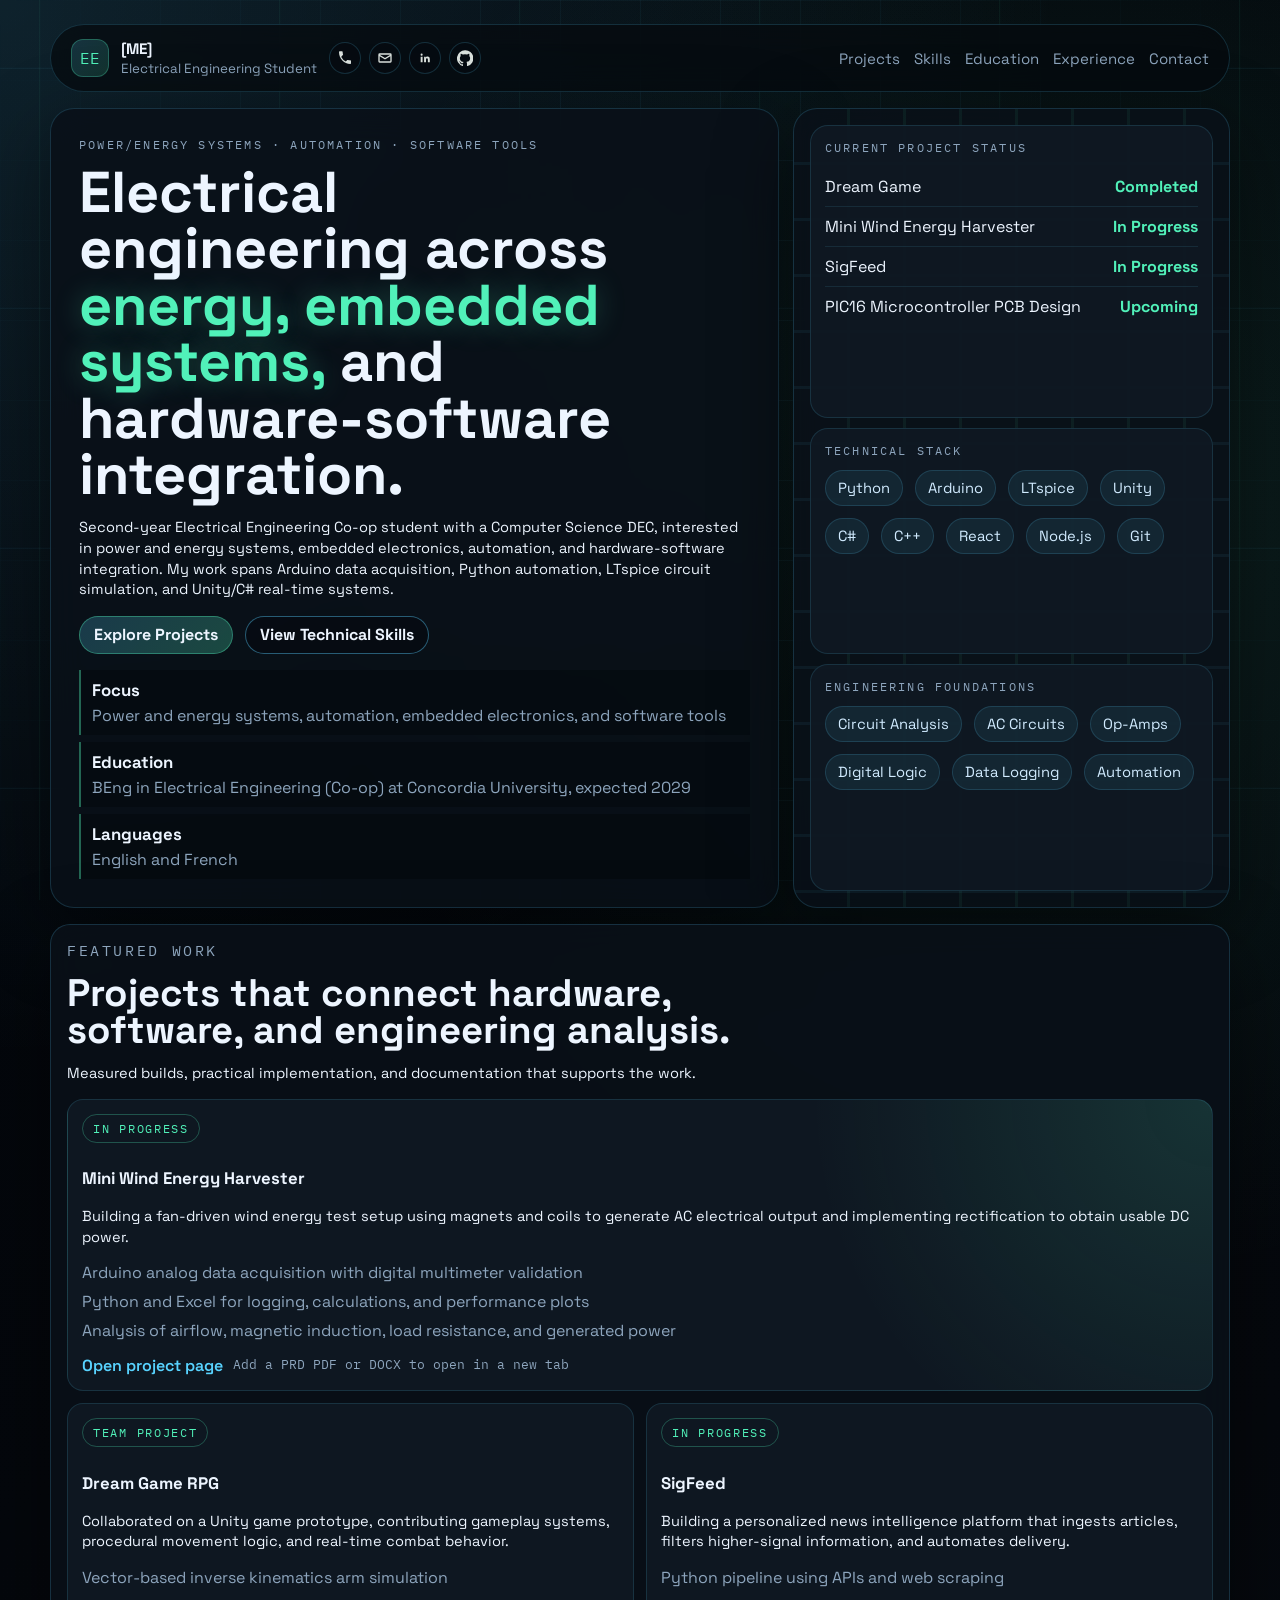
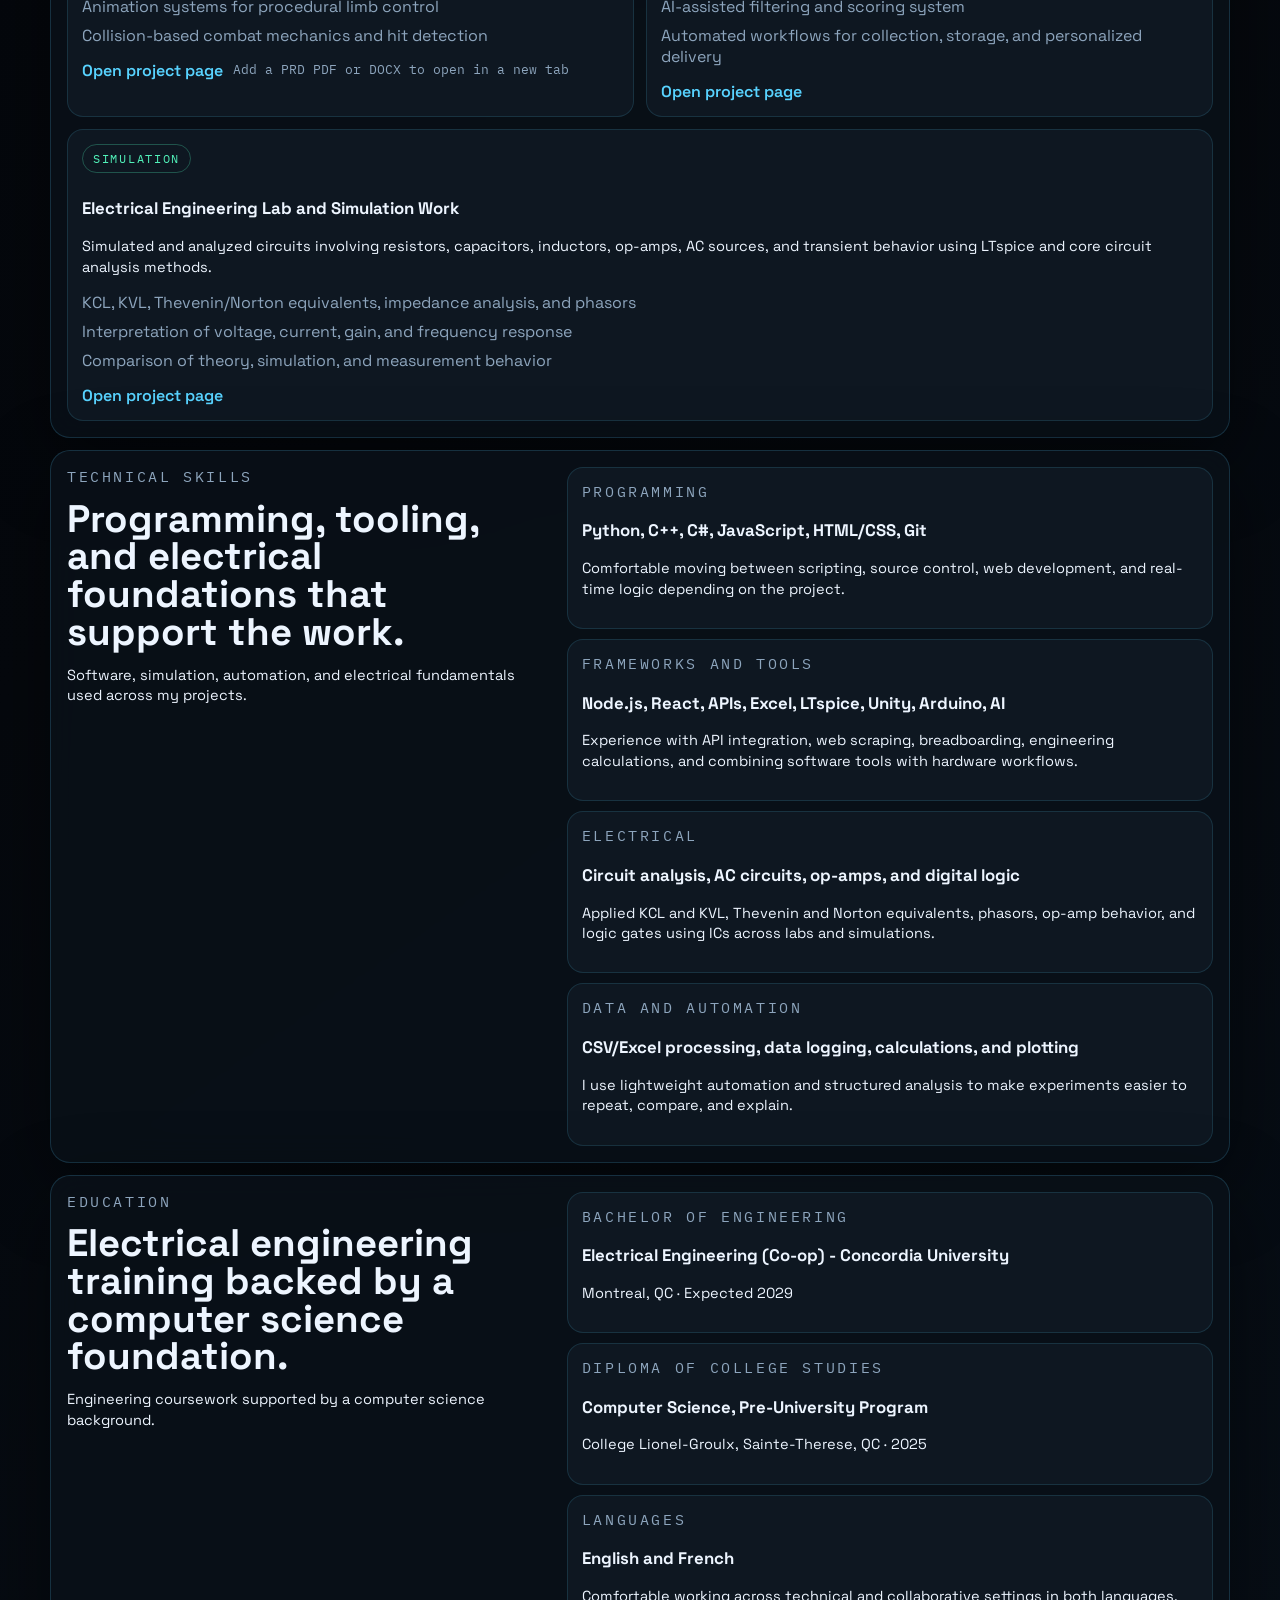
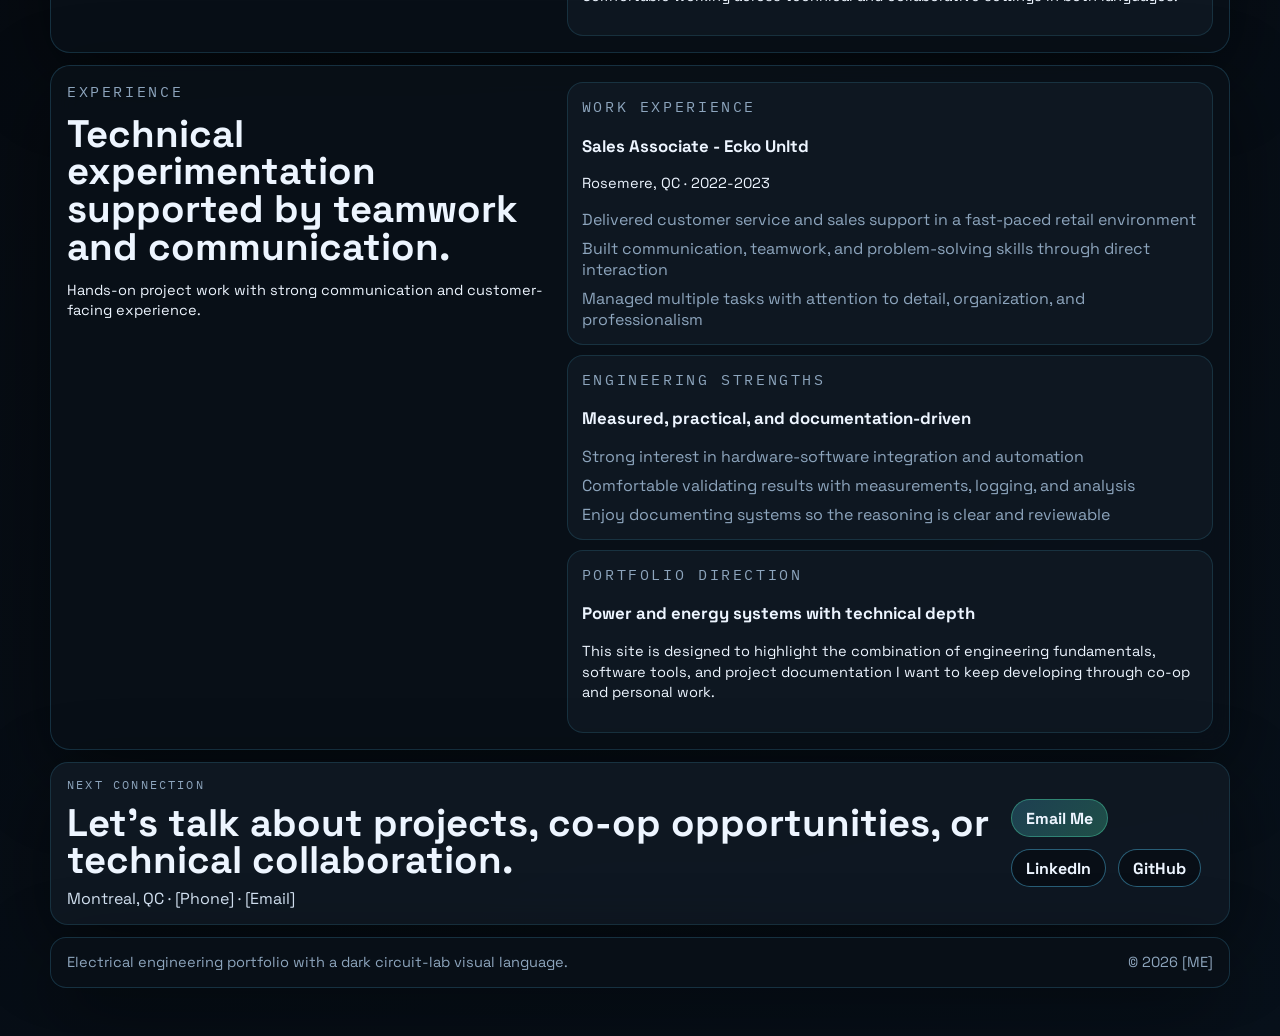
==== commit 5149055e: "Merge branch 'main' of https://github.com/Manuith/my-portfolio" ====
--- a/index.html
+++ b/index.html
@@ -178,7 +178,7 @@
 
           <article class="project-card" data-href="projects/dream-game.html" tabindex="0" role="link" aria-label="Open Dream Game project page">
             <div class="card-tag">Team Project</div>
-            <h3>Dream Game</h3>
+            <h3>Dream Game RPG</h3>
             <p>
               Collaborated on a Unity game prototype, contributing gameplay systems, procedural
               movement logic, and real-time combat behavior.
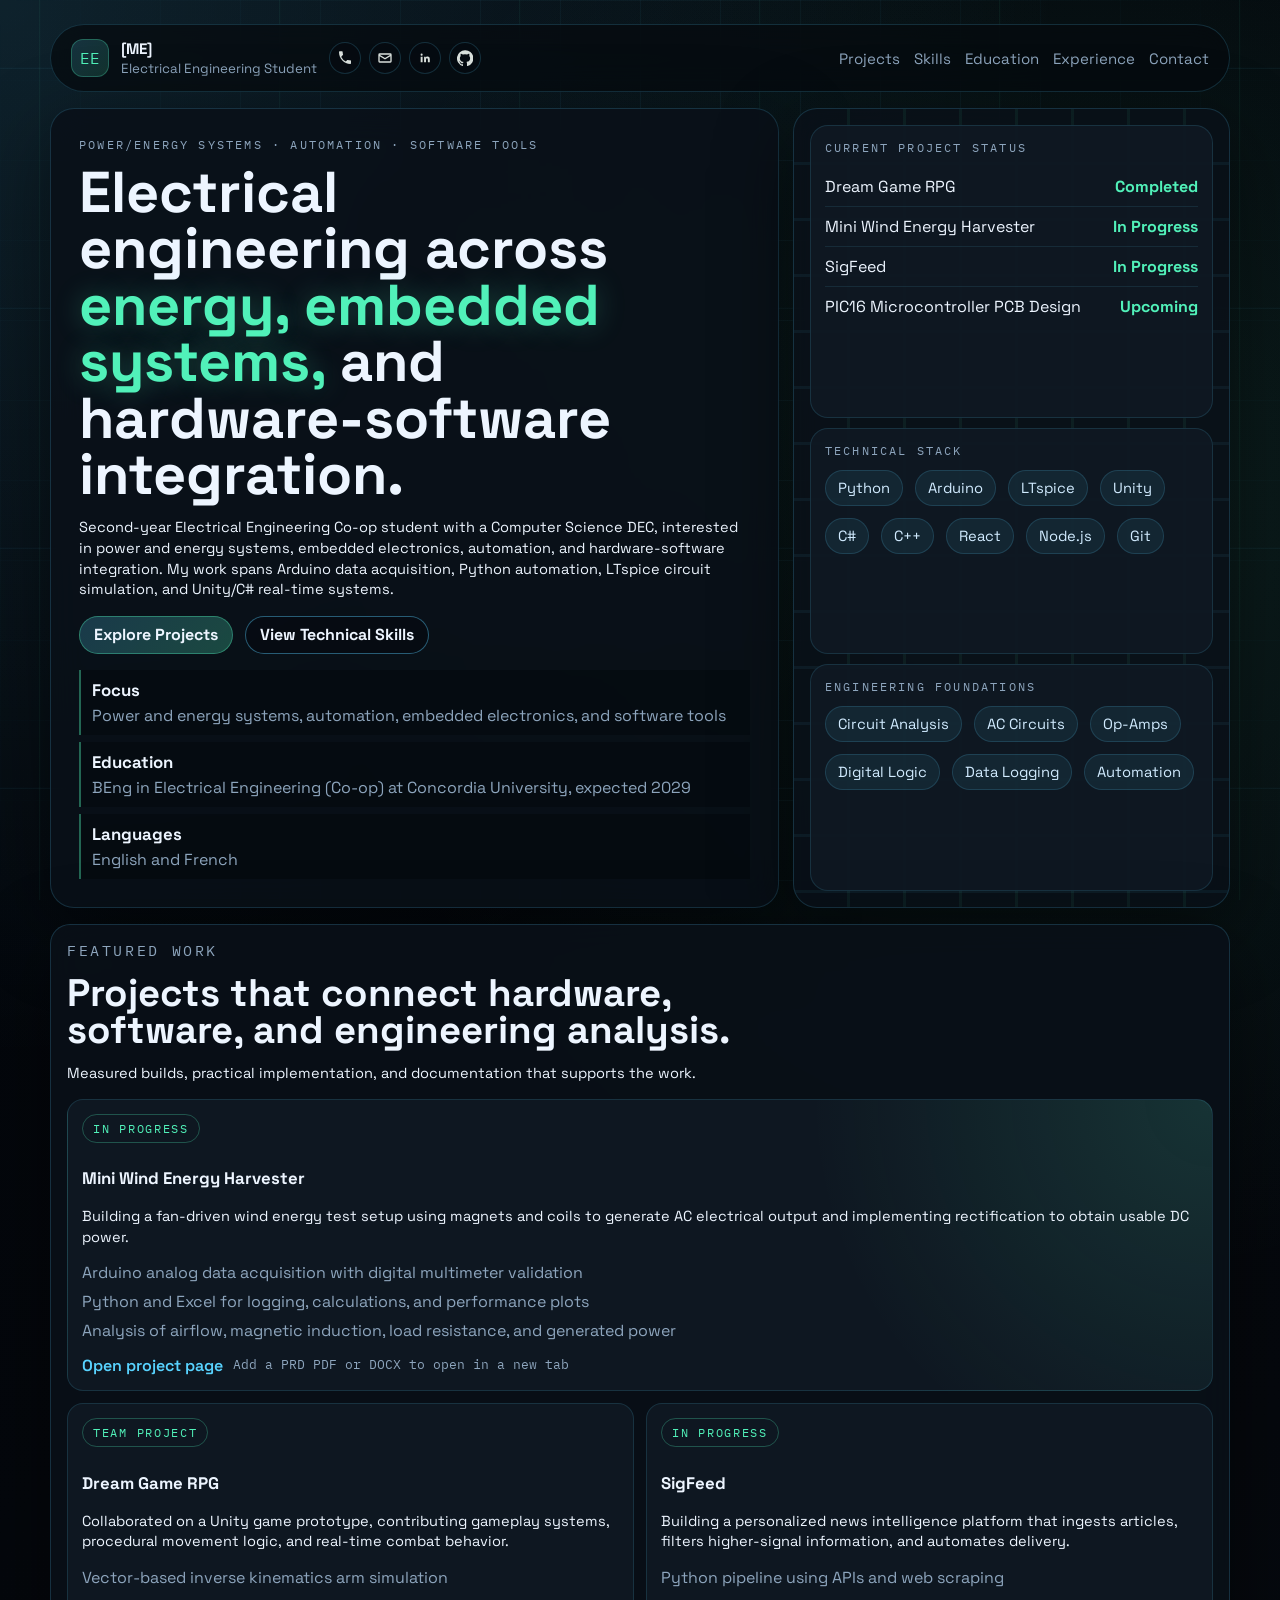
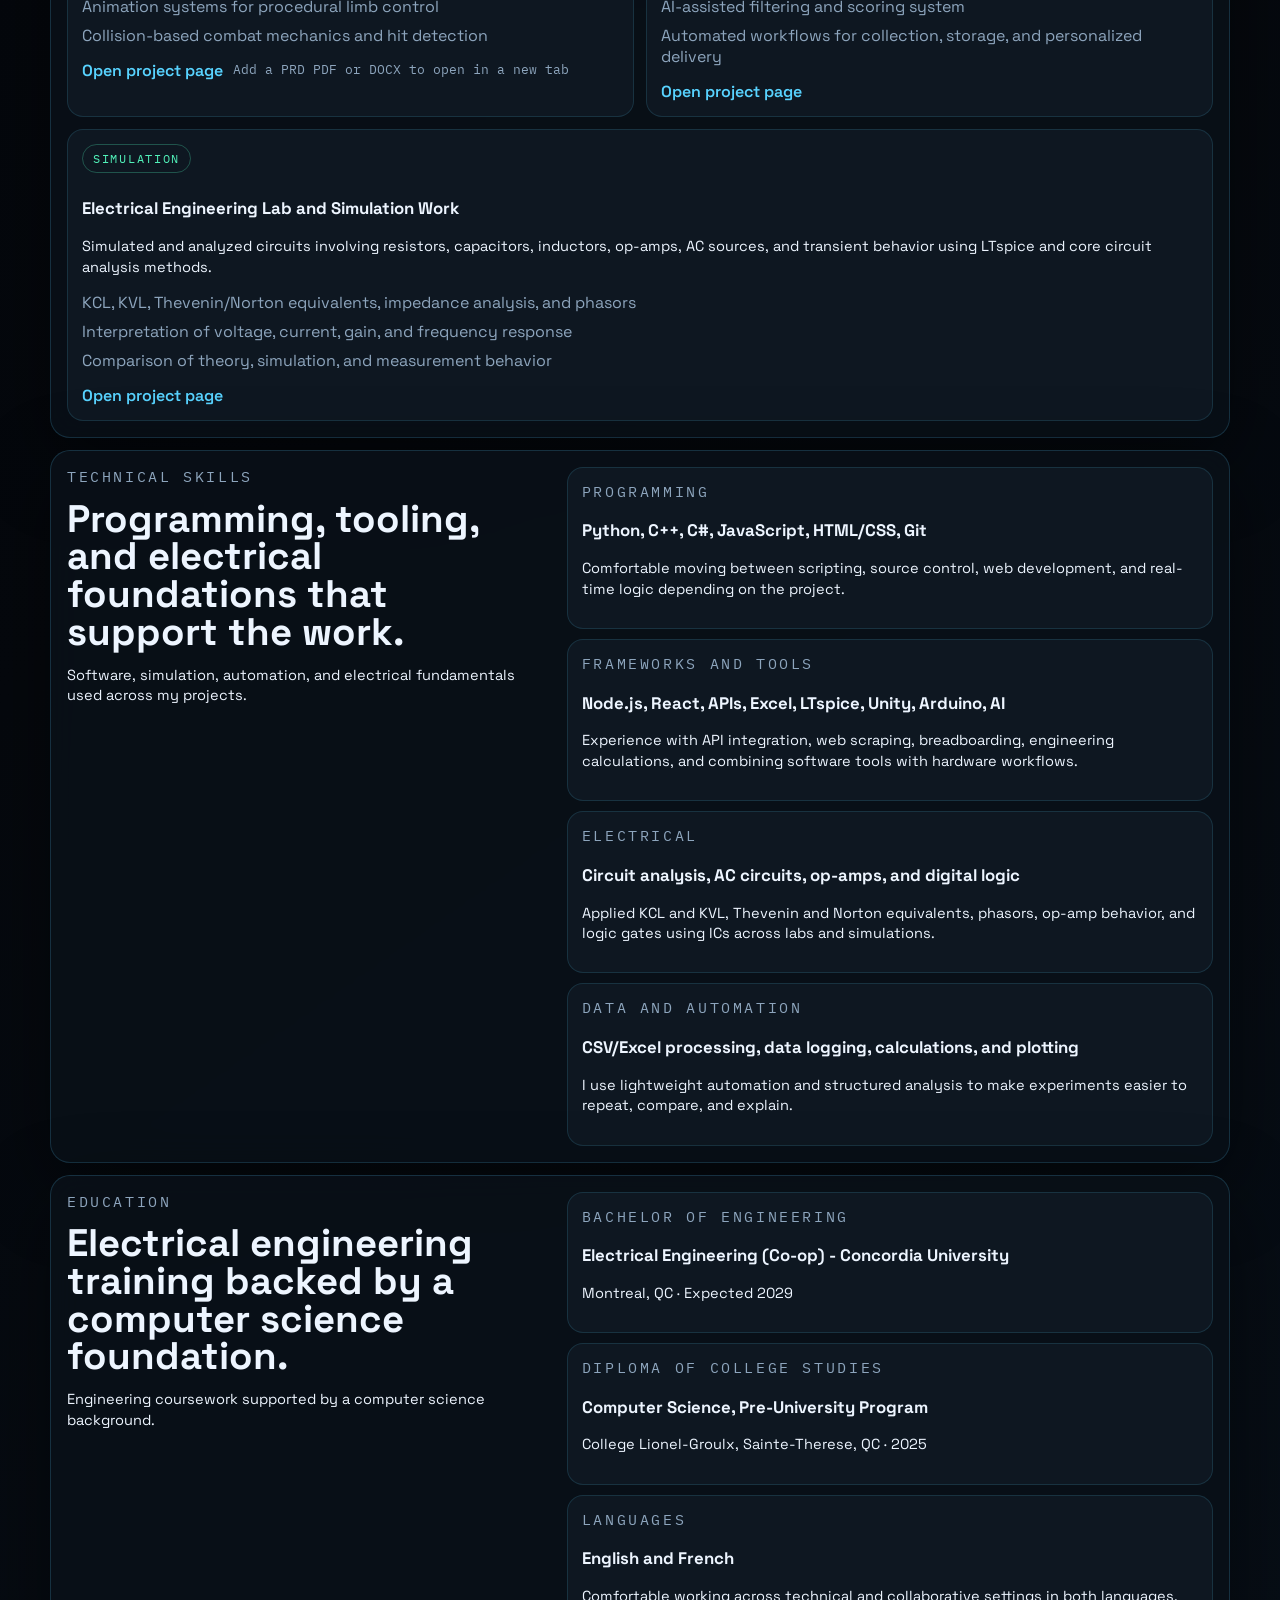
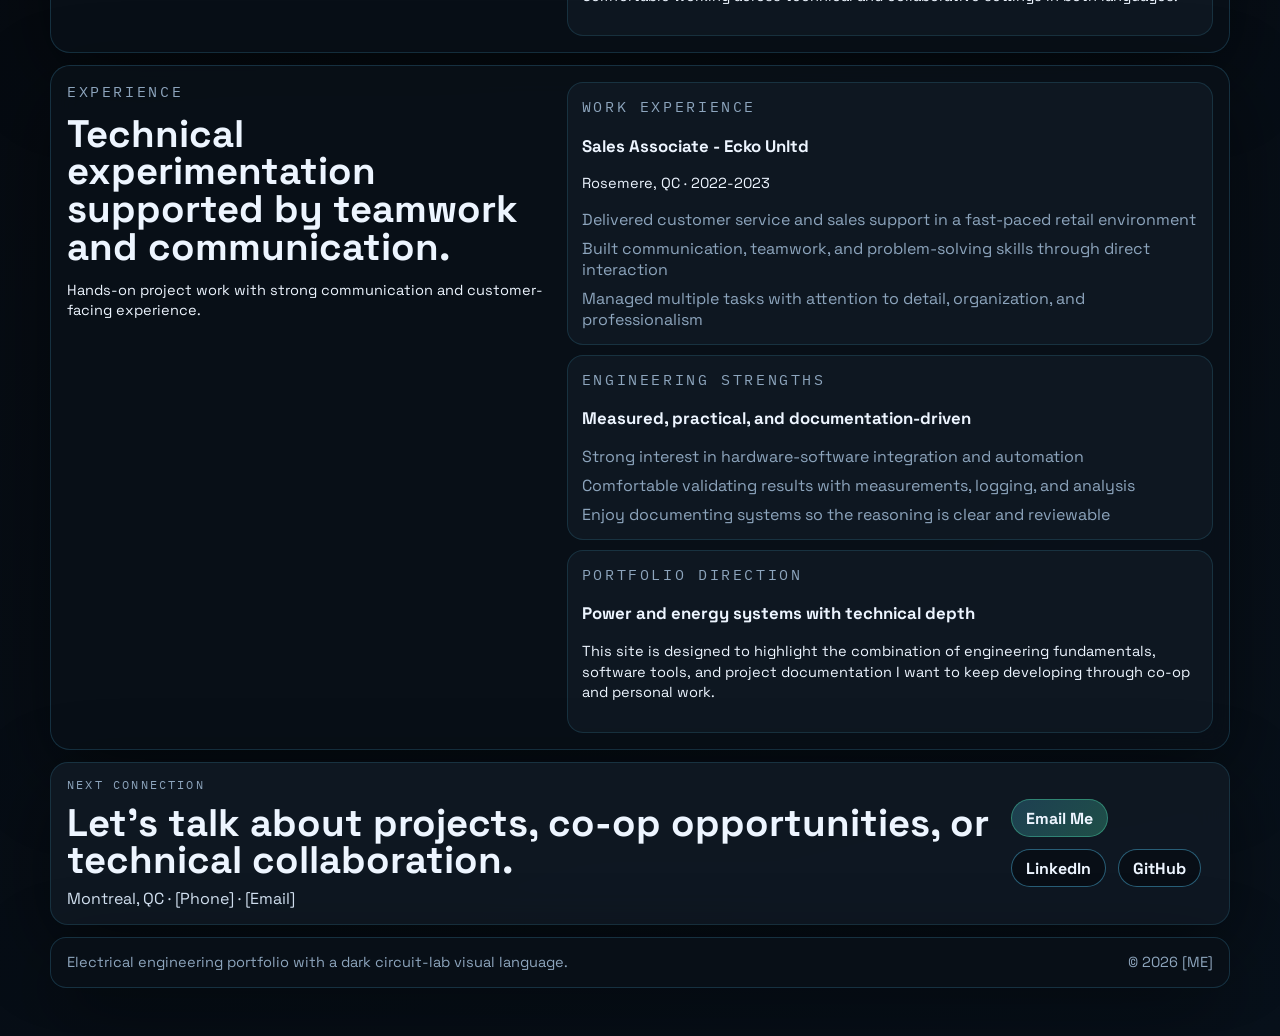
==== commit dbafd846: "Update project name from 'Dream Game' to 'Dream Game RPG'" ====
--- a/index.html
+++ b/index.html
@@ -104,7 +104,7 @@
           <div class="status-card">
             <p class="panel-label">Current Project Status</p>
               <div class="status-item">
-              <span>Dream Game</span>
+              <span>Dream Game RPG</span>
               <b>Completed</b>
             </div>
             <div class="status-item">
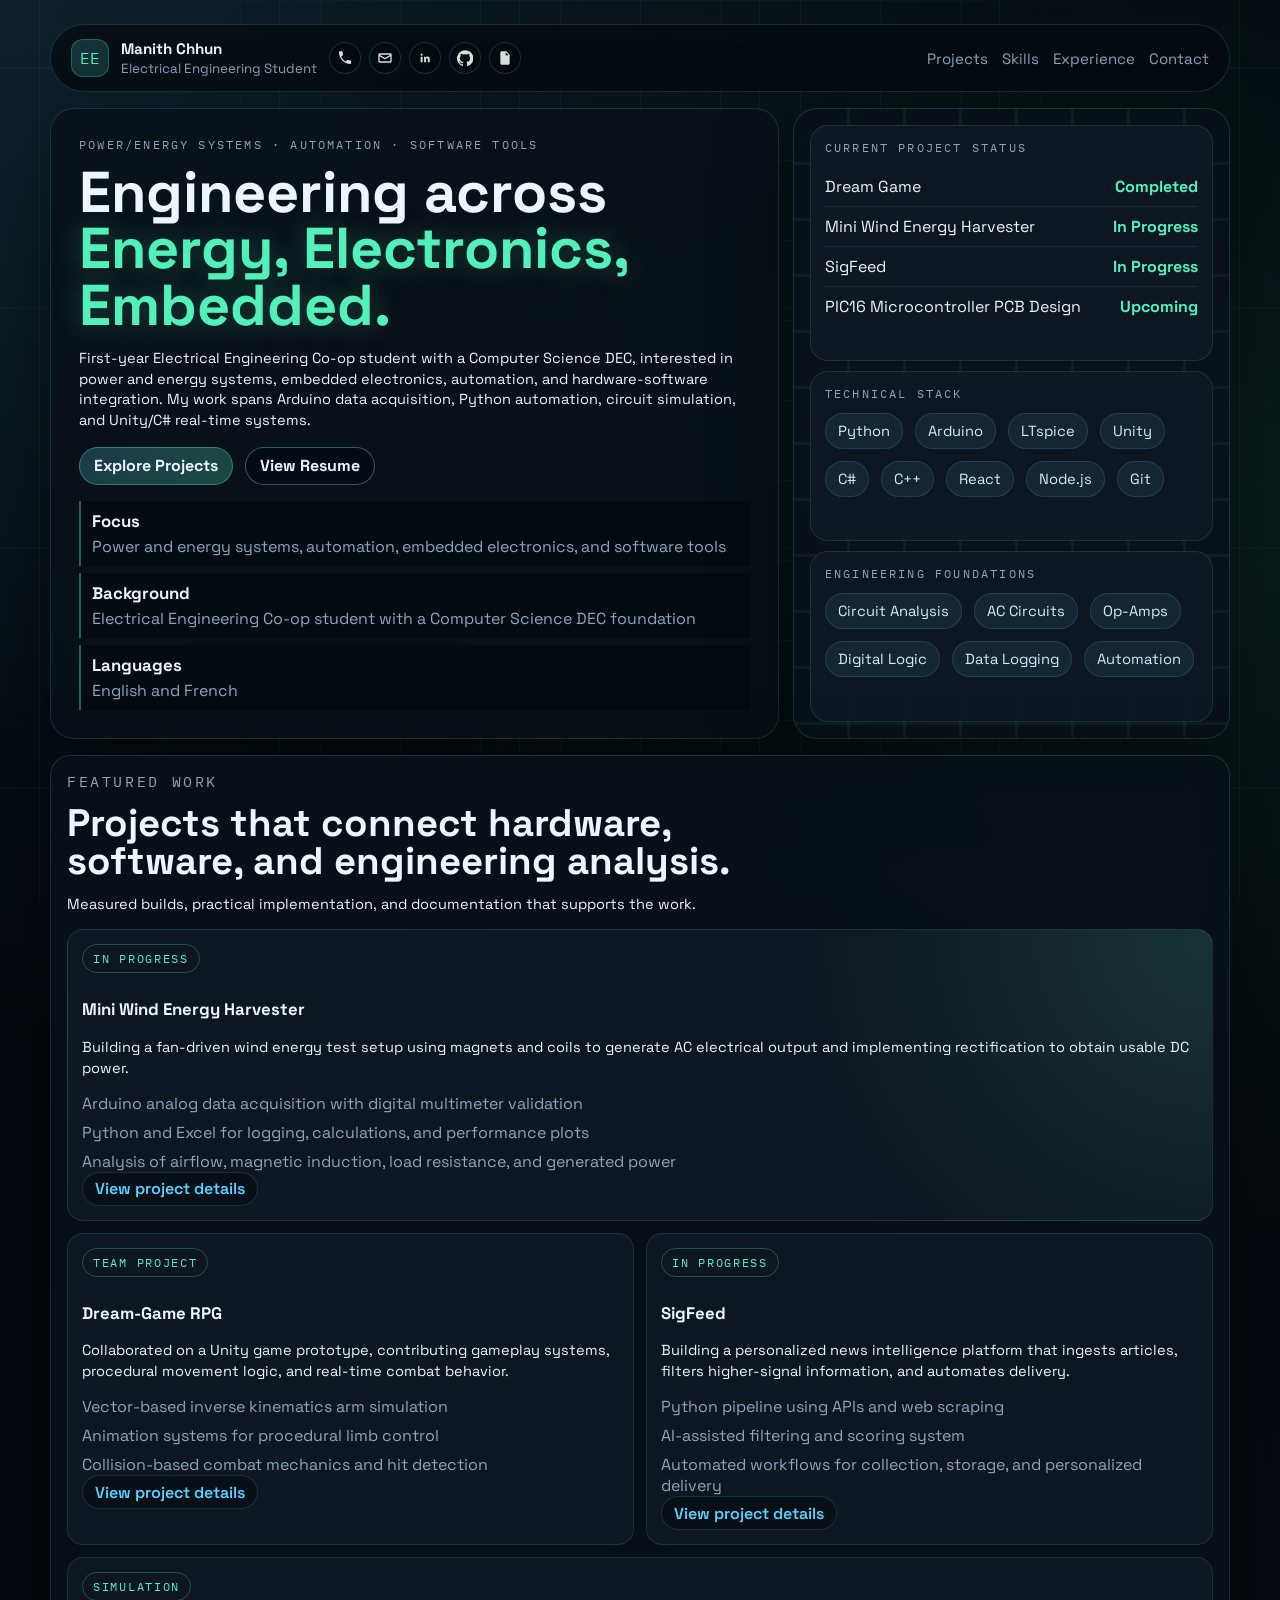
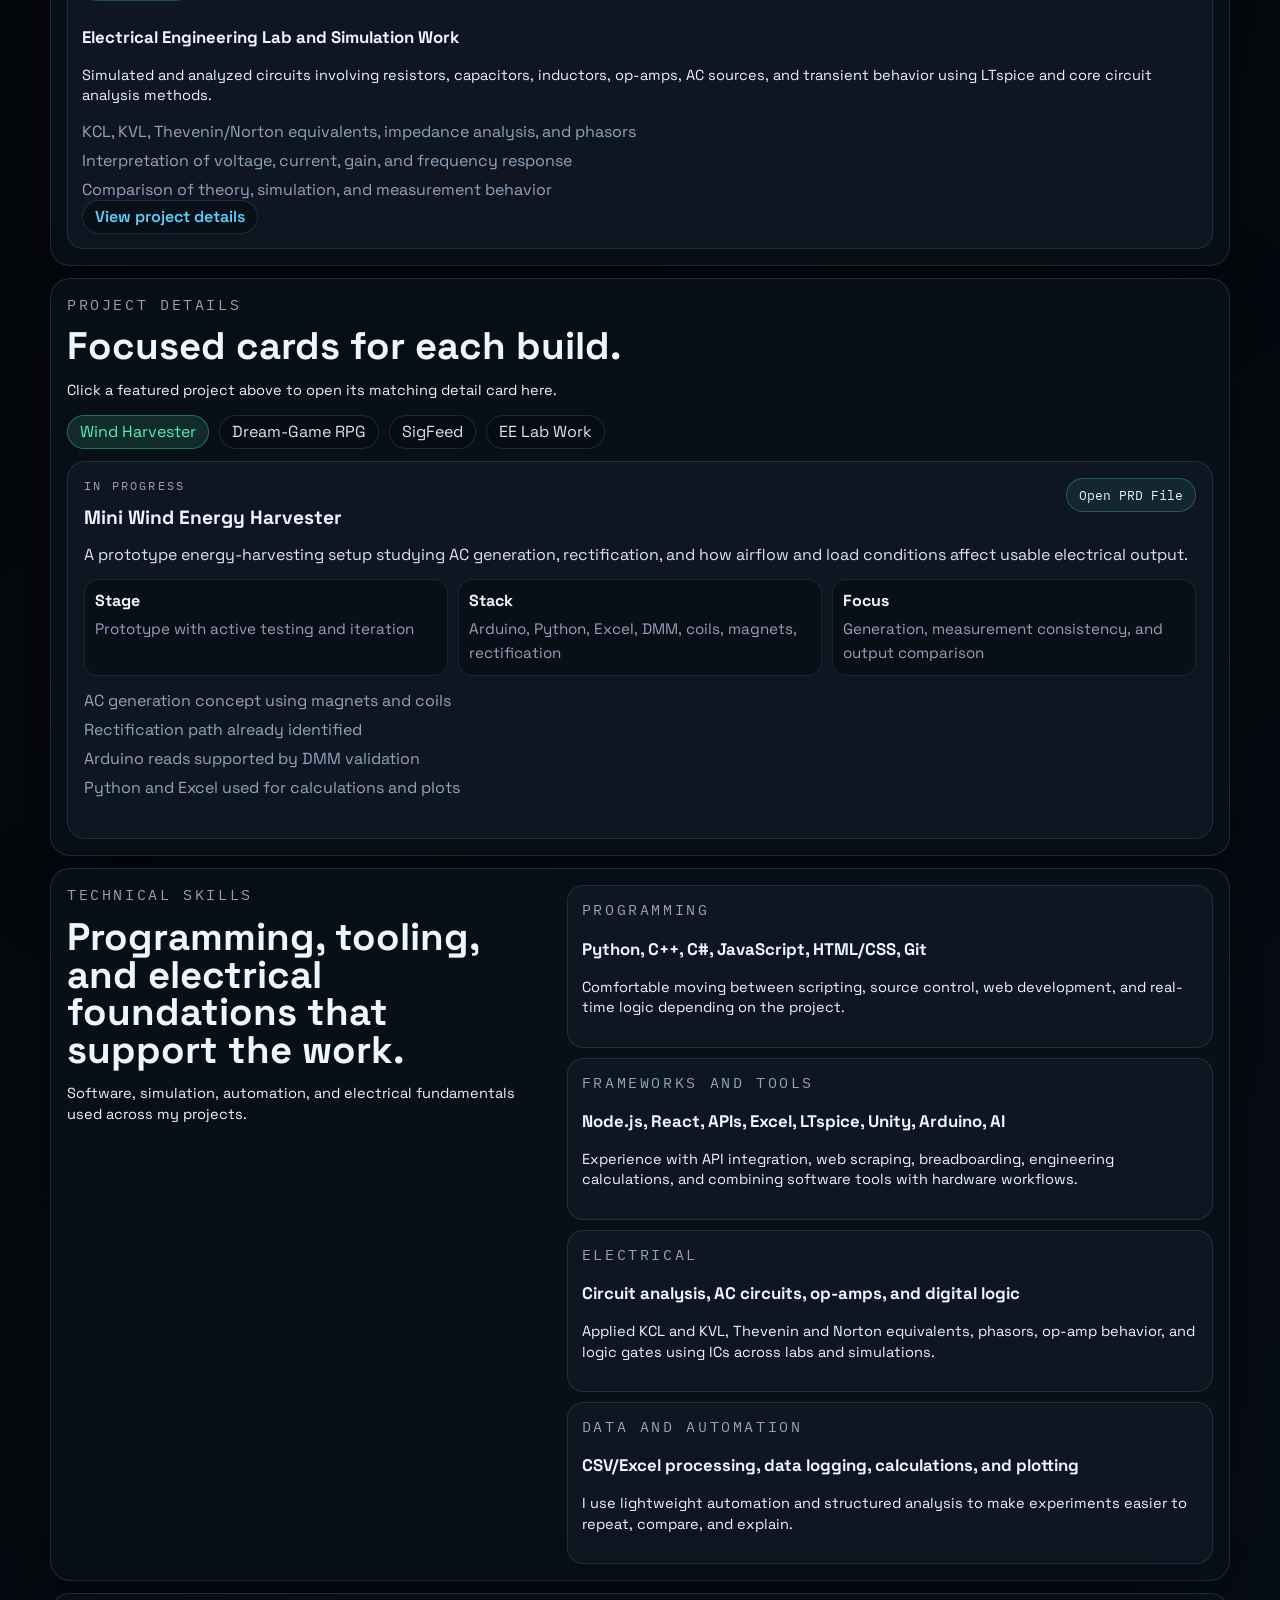
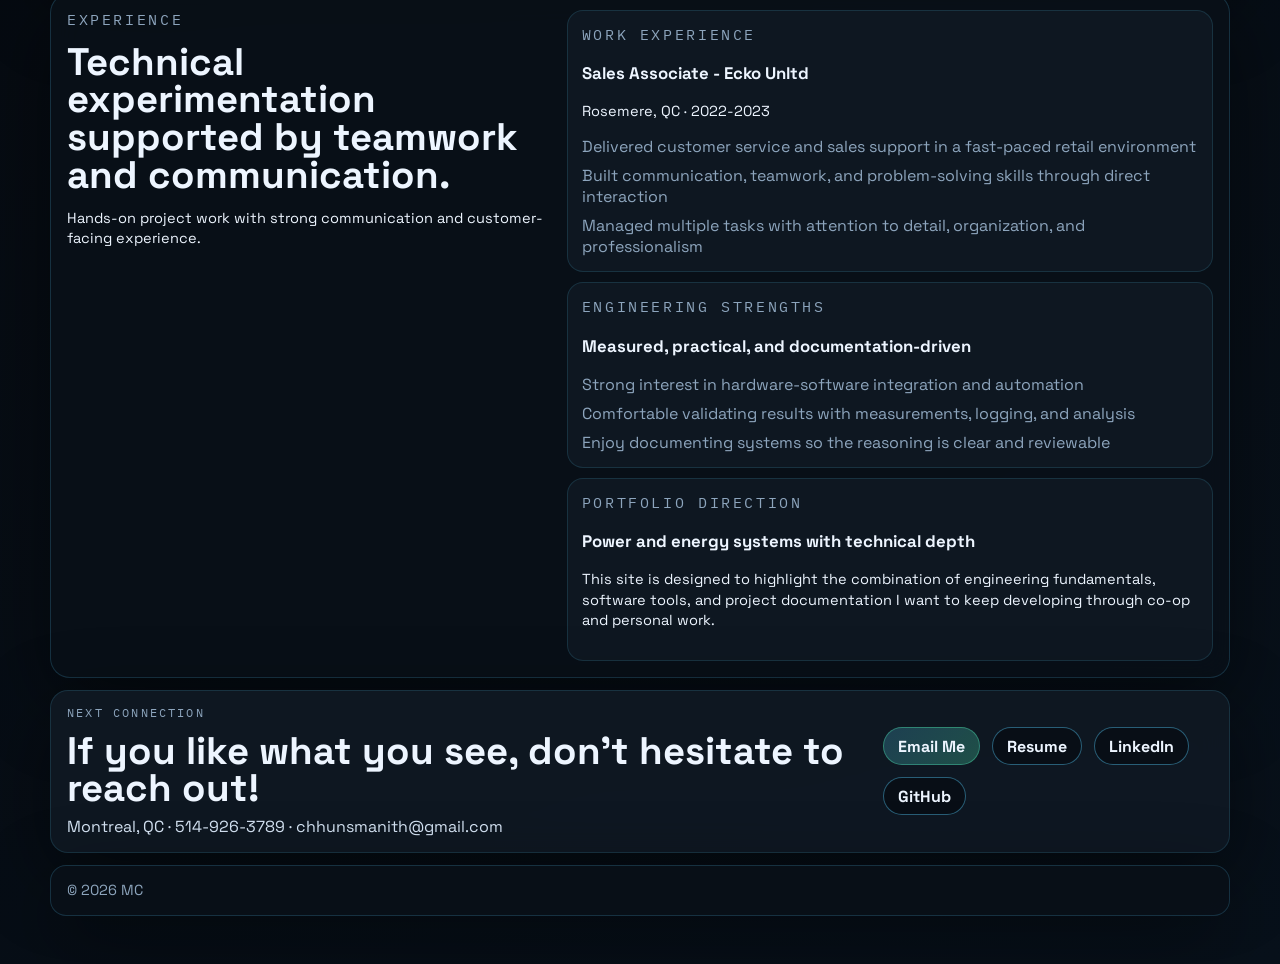
==== commit 90330cb9: "Polished the site + added some contents" ====
--- a/index.html
+++ b/index.html
@@ -3,7 +3,7 @@
 <head>
   <meta charset="UTF-8">
   <meta name="viewport" content="width=device-width, initial-scale=1.0">
-  <title>[ME] | Electrical Engineering Portfolio</title>
+  <title>Manith C. | Electrical Engineering Portfolio</title>
   <meta
     name="description"
     content="Portfolio website for an electrical engineering co-op student focused on power and energy systems, automation, embedded electronics, and software tools."
@@ -24,39 +24,43 @@
         <a class="brand" href="#hero">
           <span class="brand-mark">EE</span>
           <span class="brand-copy">
-            <strong>[ME]</strong>
+            <strong>Manith Chhun</strong>
             <small>Electrical Engineering Student</small>
           </span>
         </a>
 
         <div class="brand-links" aria-label="Contact and social links">
-          <a class="icon-link" href="tel:[Phone]" aria-label="Phone" title="Phone">
+          <a class="icon-link" href="tel:514-926-3789" aria-label="Phone" title="Phone">
             <svg viewBox="0 0 24 24" aria-hidden="true">
               <path d="M6.62 10.79a15.46 15.46 0 0 0 6.59 6.59l2.2-2.2a1 1 0 0 1 1.01-.24c1.11.37 2.3.57 3.58.57a1 1 0 0 1 1 1V20a1 1 0 0 1-1 1C10.85 21 3 13.15 3 3a1 1 0 0 1 1-1h3.5a1 1 0 0 1 1 1c0 1.28.2 2.47.57 3.58a1 1 0 0 1-.24 1.01l-2.21 2.2Z"/>
             </svg>
           </a>
-          <a class="icon-link" href="mailto:[Email]" aria-label="Email" title="Email">
+          <a class="icon-link" href="mailto:chhunsmanith@gmail.com" aria-label="Email" title="Email">
             <svg viewBox="0 0 24 24" aria-hidden="true">
               <path d="M4 5h16a2 2 0 0 1 2 2v10a2 2 0 0 1-2 2H4a2 2 0 0 1-2-2V7a2 2 0 0 1 2-2Zm0 2v.01L12 12l8-4.99V7H4Zm16 10V9.24l-7.47 4.67a1 1 0 0 1-1.06 0L4 9.24V17h16Z"/>
             </svg>
           </a>
-          <a class="icon-link" href="[LinkedIn]" target="_blank" rel="noreferrer" aria-label="LinkedIn" title="LinkedIn">
+          <a class="icon-link" href="https://www.linkedin.com/in/manith-chhun-14bba4258" target="_blank" rel="noreferrer" aria-label="LinkedIn" title="LinkedIn">
             <svg viewBox="0 0 24 24" aria-hidden="true">
               <path d="M6.94 8.5A1.56 1.56 0 1 1 6.94 5.38 1.56 1.56 0 0 1 6.94 8.5ZM5.5 10h2.88v8.5H5.5V10Zm4.68 0h2.76v1.16h.04c.39-.73 1.33-1.5 2.74-1.5 2.93 0 3.48 1.93 3.48 4.43v4.41h-2.88v-3.91c0-.93-.02-2.13-1.3-2.13-1.31 0-1.51 1.02-1.51 2.07v3.97h-2.88V10Z"/>
             </svg>
           </a>
-          <a class="icon-link" href="[GitHub]" target="_blank" rel="noreferrer" aria-label="GitHub" title="GitHub">
+          <a class="icon-link" href="https://github.com/Manuith/my-portfolio" target="_blank" rel="noreferrer" aria-label="GitHub" title="GitHub">
             <svg viewBox="0 0 24 24" aria-hidden="true">
               <path d="M12 .5A12 12 0 0 0 8.21 23.9c.6.1.82-.26.82-.58l-.02-2.04c-3.34.73-4.05-1.42-4.05-1.42-.54-1.38-1.33-1.75-1.33-1.75-1.09-.74.08-.72.08-.72 1.2.09 1.84 1.24 1.84 1.24 1.08 1.84 2.82 1.31 3.5 1 .1-.78.42-1.31.76-1.61-2.67-.3-5.48-1.34-5.48-5.95 0-1.31.47-2.38 1.24-3.22-.13-.3-.54-1.52.12-3.17 0 0 1.01-.33 3.3 1.23a11.4 11.4 0 0 1 6 0c2.29-1.56 3.29-1.23 3.29-1.23.67 1.65.26 2.87.13 3.17.77.84 1.24 1.91 1.24 3.22 0 4.62-2.81 5.64-5.49 5.94.44.37.82 1.09.82 2.2l-.01 3.27c0 .32.21.69.82.57A12 12 0 0 0 12 .5Z"/>
             </svg>
           </a>
+          <a class="icon-link" href="documents/resume.pdf" target="_blank" rel="noreferrer" aria-label="Resume" title="Resume">
+            <svg viewBox="0 0 24 24" aria-hidden="true">
+              <path d="M7 2h7l5 5v13a2 2 0 0 1-2 2H7a2 2 0 0 1-2-2V4a2 2 0 0 1 2-2Zm6 1.5V8h4.5L13 3.5ZM9 11h6v1.5H9V11Zm0 3h6v1.5H9V14Zm0 3h4v1.5H9V17Z"/>
+            </svg>
+          </a>
         </div>
       </div>
 
       <nav class="nav">
         <a href="#projects">Projects</a>
         <a href="#skills">Skills</a>
-        <a href="#education">Education</a>
         <a href="#experience">Experience</a>
         <a href="#contact">Contact</a>
       </nav>
@@ -67,20 +71,20 @@
         <div class="hero-copy">
           <p class="eyebrow">Power/Energy Systems &middot; Automation &middot; Software Tools</p>
           <h1>
-            Electrical engineering across
-            <span>energy, embedded systems,</span>
-            and hardware-software integration.
+            Engineering across
+            <span>Energy, Electronics, Embedded. </span>
+            <!--and Hardware-Software </span> Integration. -->
           </h1>
           <p class="hero-text">
-            Second-year Electrical Engineering Co-op student with a Computer Science DEC, interested
+            First-year Electrical Engineering Co-op student with a Computer Science DEC, interested
             in power and energy systems, embedded electronics, automation, and hardware-software
-            integration. My work spans Arduino data acquisition, Python automation, LTspice circuit
+            integration. My work spans Arduino data acquisition, Python automation, circuit
             simulation, and Unity/C# real-time systems.
           </p>
 
           <div class="hero-actions">
             <a class="button button-primary" href="#projects">Explore Projects</a>
-            <a class="button button-secondary" href="#skills">View Technical Skills</a>
+            <a class="button button-secondary" href="documents/resume.pdf" target="_blank" rel="noreferrer">View Resume</a>
           </div>
 
           <ul class="signal-list">
@@ -89,8 +93,8 @@
               <span>Power and energy systems, automation, embedded electronics, and software tools</span>
             </li>
             <li>
-              <strong>Education</strong>
-              <span>BEng in Electrical Engineering (Co-op) at Concordia University, expected 2029</span>
+              <strong>Background</strong>
+              <span>Electrical Engineering Co-op student with a Computer Science DEC foundation</span>
             </li>
             <li>
               <strong>Languages</strong>
@@ -104,7 +108,7 @@
           <div class="status-card">
             <p class="panel-label">Current Project Status</p>
               <div class="status-item">
-              <span>Dream Game RPG</span>
+              <span>Dream Game</span>
               <b>Completed</b>
             </div>
             <div class="status-item">
@@ -115,7 +119,7 @@
               <span>SigFeed</span>
               <b>In Progress</b>
             </div>
-               <div class="status-item">
+            <div class="status-item">
               <span>PIC16 Microcontroller PCB Design</span>
               <b>Upcoming</b>
             </div>
@@ -158,7 +162,7 @@
         </div>
 
         <div class="project-grid">
-          <article class="project-card project-card-large" data-href="projects/mini-wind-energy-harvester.html" tabindex="0" role="link" aria-label="Open Mini Wind Energy Harvester project page">
+          <article class="project-card project-card-large" data-detail="detail-wind" tabindex="0" role="button" aria-label="Open Mini Wind Energy Harvester details">
             <div class="card-tag">In Progress</div>
             <h3>Mini Wind Energy Harvester</h3>
             <p>
@@ -171,14 +175,13 @@
               <li>Analysis of airflow, magnetic induction, load resistance, and generated power</li>
             </ul>
             <div class="card-actions">
-              <a href="projects/mini-wind-energy-harvester.html">Open project page</a>
-              <span class="card-note">Add a PRD PDF or DOCX to open in a new tab</span>
-            </div>
-          </article>
-
-          <article class="project-card" data-href="projects/dream-game.html" tabindex="0" role="link" aria-label="Open Dream Game project page">
+              <button class="card-link-button" type="button" data-detail="detail-wind">View project details</button>
+            </div>
+          </article>
+
+          <article class="project-card" data-detail="detail-dream" tabindex="0" role="button" aria-label="Open Dream Game details">
             <div class="card-tag">Team Project</div>
-            <h3>Dream Game RPG</h3>
+            <h3>Dream-Game RPG</h3>
             <p>
               Collaborated on a Unity game prototype, contributing gameplay systems, procedural
               movement logic, and real-time combat behavior.
@@ -189,12 +192,10 @@
               <li>Collision-based combat mechanics and hit detection</li>
             </ul>
             <div class="card-actions">
-              <a href="projects/dream-game.html">Open project page</a>
-              <span class="card-note">Add a PRD PDF or DOCX to open in a new tab</span>
-            </div>
-          </article>
-
-          <article class="project-card" data-href="projects/sigfeed.html" tabindex="0" role="link" aria-label="Open SigFeed project page">
+              <button class="card-link-button" type="button" data-detail="detail-dream">View project details</button>
+            </div>
+          </article>
+          <article class="project-card" data-detail="detail-sigfeed" tabindex="0" role="button" aria-label="Open SigFeed details">
             <div class="card-tag">In Progress</div>
             <h3>SigFeed</h3>
             <p>
@@ -207,11 +208,11 @@
               <li>Automated workflows for collection, storage, and personalized delivery</li>
             </ul>
             <div class="card-actions">
-              <a href="projects/sigfeed.html">Open project page</a>
-            </div>
-          </article>
-
-          <article class="project-card project-card-wide" data-href="projects/ee-lab-simulation.html" tabindex="0" role="link" aria-label="Open Electrical Engineering Lab and Simulation Work project page">
+              <button class="card-link-button" type="button" data-detail="detail-sigfeed">View project details</button>
+            </div>
+          </article>
+
+          <article class="project-card project-card-wide" data-detail="detail-lab" tabindex="0" role="button" aria-label="Open Electrical Engineering Lab and Simulation Work details">
             <div class="card-tag">Simulation</div>
             <h3>Electrical Engineering Lab and Simulation Work</h3>
             <p>
@@ -224,8 +225,230 @@
               <li>Comparison of theory, simulation, and measurement behavior</li>
             </ul>
             <div class="card-actions">
-              <a href="projects/ee-lab-simulation.html">Open project page</a>
-            </div>
+              <button class="card-link-button" type="button" data-detail="detail-lab">View project details</button>
+            </div>
+          </article>
+        </div>
+      </section>
+
+      <section class="section project-detail-section" id="project-details">
+        <div class="section-heading compact">
+          <p class="eyebrow">Project Details</p>
+          <h2>Focused cards for each build.</h2>
+          <p>Click a featured project above to open its matching detail card here.</p>
+        </div>
+
+        <div class="detail-switcher">
+          <button class="detail-chip is-active" type="button" data-detail="detail-wind">Wind Harvester</button>
+          <button class="detail-chip" type="button" data-detail="detail-dream">Dream-Game RPG</button>
+          <button class="detail-chip" type="button" data-detail="detail-sigfeed">SigFeed</button>
+          <button class="detail-chip" type="button" data-detail="detail-lab">EE Lab Work</button>
+        </div>
+
+        <div class="detail-card-stack">
+          <article class="detail-card is-active reveal" id="detail-wind" data-detail-card>
+            <div class="detail-card-head">
+              <div>
+                <p class="eyebrow">In Progress</p>
+                <h3>Mini Wind Energy Harvester</h3>
+              </div>
+              <div class="resource-pills">
+                <a class="resource-pill" href="documents/Wind_Energy_PRD.docx" target="_blank" rel="noreferrer">Open PRD File</a>
+              </div>
+            </div>
+            <p class="detail-card-copy">A prototype energy-harvesting setup studying AC generation, rectification, and how airflow and load conditions affect usable electrical output.</p>
+            <div class="detail-mini-grid">
+              <div class="metric-card">
+                <strong>Stage</strong>
+                <span>Prototype with active testing and iteration</span>
+              </div>
+              <div class="metric-card">
+                <strong>Stack</strong>
+                <span>Arduino, Python, Excel, DMM, coils, magnets, rectification</span>
+              </div>
+              <div class="metric-card">
+                <strong>Focus</strong>
+                <span>Generation, measurement consistency, and output comparison</span>
+              </div>
+            </div>
+            <ul class="meta-list detail-list">
+              <li>AC generation concept using magnets and coils</li>
+              <li>Rectification path already identified</li>
+              <li>Arduino reads supported by DMM validation</li>
+              <li>Python and Excel used for calculations and plots</li>
+            </ul>
+            <div class="gallery-carousel" data-gallery>
+              <!--<button class="gallery-button gallery-button-prev" type="button" aria-label="Previous image">&#8592;</button>
+              <div class="gallery-track" tabindex="0">
+                <figure class="gallery-slide">
+                  <div class="media-placeholder">Prototype Setup Photo</div>
+                  <figcaption>Full bench view of the prototype and airflow setup.</figcaption>
+                </figure>
+                <figure class="gallery-slide">
+                  <div class="media-placeholder">Coil and Magnet Close-Up</div>
+                  <figcaption>Physical arrangement behind the generation section.</figcaption>
+                </figure>
+                <figure class="gallery-slide">
+                  <div class="media-placeholder">Performance Plot</div>
+                  <figcaption>Voltage, current, or power comparison across test cases.</figcaption>
+                </figure>
+              </div>
+              <button class="gallery-button gallery-button-next" type="button" aria-label="Next image">&#8594;</button>
+              <div class="gallery-dots" aria-label="Gallery navigation"></div>-->
+            </div>
+          </article>
+
+          <article class="detail-card reveal" id="detail-dream" data-detail-card>
+            <div class="detail-card-head">
+              <div>
+                <p class="eyebrow">Completed</p>
+                <h3>Dream-Game RPG</h3>
+              </div>
+              <div class="resource-pills">
+                <span class="resource-pill resource-pill-muted">Add PRD PDF or DOCX later</span>
+              </div>
+            </div>
+            <p class="detail-card-copy">A Unity prototype bringing together gameplay systems, procedural arm movement, and combat behavior in a team-built project.</p>
+            <div class="detail-mini-grid">
+              <div class="metric-card">
+                <strong>Stage</strong>
+                <span>Prototype with team contribution</span>
+              </div>
+              <div class="metric-card">
+                <strong>Stack</strong>
+                <span>Unity, C#, animation systems, vector IK, collisions</span>
+              </div>
+              <div class="metric-card">
+                <strong>Focus</strong>
+                <span>Procedural movement, combat interactions, technical ownership</span>
+              </div>
+            </div>
+            <ul class="meta-list detail-list">
+              <li>Gameplay systems inside Unity</li>
+              <li>Vector-based inverse kinematics for arm movement</li>
+              <li>Animation and combat interaction logic</li>
+              <li>Collision-based hit detection and battle behavior</li>
+            </ul>
+            <div class="gallery-carousel" data-gallery>
+           <!--   <button class="gallery-button gallery-button-prev" type="button" aria-label="Previous image">&#8592;</button> -->
+              <div class="gallery-track" tabindex="0">
+                <figure class="gallery-slide">
+                 <img src="images/character.png" alt="character scene" class="gallery-image">
+                  <figcaption>Wide shot of character testing.</figcaption>
+                </figure>
+                <figure class="gallery-slide">
+                  <img src="images/FABRIK.png" alt="Performance graph" class="gallery-image">
+                  <figcaption>Visual for the procedural arm system.</figcaption>
+                </figure>
+                <figure class="gallery-slide">
+                  <img src="images/statemachine.PNG" alt="Performance graph" class="gallery-image">
+                  <figcaption>Visual representationt of the character's state machine.</figcaption>
+                </figure>
+              </div>
+              <!--<button class="gallery-button gallery-button-next" type="button" aria-label="Next image">&#8594;</button>
+              <div class="gallery-dots" aria-label="Gallery navigation"></div>
+            </div>-->
+          </article>
+
+          <article class="detail-card reveal" id="detail-sigfeed" data-detail-card>
+            <div class="detail-card-head">
+              <div>
+                <p class="eyebrow">In Progress</p>
+                <h3>SigFeed</h3>
+              </div>
+              <div class="resource-pills">
+                <a class="resource-pill" href="documents/sigfeed-prd.docx" target="_blank" rel="noreferrer">Open PRD File</a>
+              </div>
+            </div>
+            <p class="detail-card-copy">A personalized news intelligence platform prototype using Python, APIs, scraping, and AI-assisted filtering to surface higher-signal information.</p>
+            <div class="detail-mini-grid">
+              <div class="metric-card">
+                <strong>Stage</strong>
+                <span>Prototype with clear product direction</span>
+              </div>
+              <div class="metric-card">
+                <strong>Stack</strong>
+                <span>Python, APIs, web scraping, automation, AI-assisted filtering</span>
+              </div>
+              <div class="metric-card">
+                <strong>Focus</strong>
+                <span>Signal quality, ranking logic, and useful output</span>
+              </div>
+            </div>
+            <ul class="meta-list detail-list">
+              <li>Source ingestion through APIs and scraping</li>
+              <li>Filtering and scoring direction already defined</li>
+              <li>Automation workflow for recurring collection</li>
+              <li>Clear idea for delivering more useful output</li>
+            </ul>
+            <div class="gallery-carousel" data-gallery>
+             <!-- <button class="gallery-button gallery-button-prev" type="button" aria-label="Previous image">&#8592;</button>
+              <div class="gallery-track" tabindex="0">
+                <figure class="gallery-slide">
+                  <div class="media-placeholder">Pipeline Diagram</div>
+                  <figcaption>Flow from ingestion through filtering, storage, and delivery.</figcaption>
+                </figure>
+                <figure class="gallery-slide">
+                  <div class="media-placeholder">UI or Output Screenshot</div>
+                  <figcaption>What the user sees once the platform is working.</figcaption>
+                </figure>
+                <figure class="gallery-slide">
+                  <div class="media-placeholder">Before vs After Feed Comparison</div>
+                  <figcaption>Useful for proving why the filtering matters.</figcaption>
+                </figure>
+              </div>
+              <button class="gallery-button gallery-button-next" type="button" aria-label="Next image">&#8594;</button>
+              <div class="gallery-dots" aria-label="Gallery navigation"></div>-->
+            </div>
+          </article>
+
+          <article class="detail-card reveal" id="detail-lab" data-detail-card>
+            <div class="detail-card-head">
+              <div>
+                <p class="eyebrow">Simulation</p>
+                <h3>Electrical Engineering Lab and Simulation Work</h3>
+              </div>
+            </div>
+            <p class="detail-card-copy">A compact archive for circuit analysis, LTspice studies, measurement notes, and smaller technical work supporting your engineering foundation.</p>
+            <div class="detail-mini-grid">
+              <div class="metric-card">
+                <strong>Stage</strong>
+                <span>Ongoing archive of meaningful lab work</span>
+              </div>
+              <div class="metric-card">
+                <strong>Stack</strong>
+                <span>LTspice, circuit analysis, electrical measurements</span>
+              </div>
+              <div class="metric-card">
+                <strong>Focus</strong>
+                <span>Theory, simulation, and measured behavior together</span>
+              </div>
+            </div>
+            <ul class="meta-list detail-list">
+              <li>LTspice circuit studies</li>
+              <li>AC and transient behavior analysis</li>
+              <li>KCL, KVL, Thevenin/Norton, impedance, and phasor work</li>
+              <li>Short comparisons between theory, simulation, and measured results</li>
+            </ul>
+            <!--<div class="gallery-carousel" data-gallery>
+              <button class="gallery-button gallery-button-prev" type="button" aria-label="Previous image">&#8592;</button>
+              <div class="gallery-track" tabindex="0">
+                <figure class="gallery-slide">
+                  <div class="media-placeholder">LTspice Schematic</div>
+                  <figcaption>Representative schematic from a stronger simulation study.</figcaption>
+                </figure>
+                <figure class="gallery-slide">
+                  <div class="media-placeholder">Waveform Plot</div>
+                  <figcaption>Transient or AC-response plot that explains behavior quickly.</figcaption>
+                </figure>
+                <figure class="gallery-slide">
+                  <div class="media-placeholder">Bench Measurement Photo</div>
+                  <figcaption>Useful when theory or simulation is supported by real testing.</figcaption>
+                </figure>
+              </div>
+              <button class="gallery-button gallery-button-next" type="button" aria-label="Next image">&#8594;</button>
+              <div class="gallery-dots" aria-label="Gallery navigation"></div>
+            </div>-->
           </article>
         </div>
       </section>
@@ -272,34 +495,6 @@
               I use lightweight automation and structured analysis to make experiments easier to
               repeat, compare, and explain.
             </p>
-          </article>
-        </div>
-      </section>
-
-      <section class="section split-layout" id="education">
-        <div class="section-heading compact">
-          <p class="eyebrow">Education</p>
-          <h2>Electrical engineering training backed by a computer science foundation.</h2>
-          <p>Engineering coursework supported by a computer science background.</p>
-        </div>
-
-        <div class="doc-stack">
-          <article class="doc-card">
-            <p class="doc-type">Bachelor of Engineering</p>
-            <h3>Electrical Engineering (Co-op) - Concordia University</h3>
-            <p>Montreal, QC &middot; Expected 2029</p>
-          </article>
-
-          <article class="doc-card">
-            <p class="doc-type">Diploma of College Studies</p>
-            <h3>Computer Science, Pre-University Program</h3>
-            <p>College Lionel-Groulx, Sainte-Therese, QC &middot; 2025</p>
-          </article>
-
-          <article class="doc-card">
-            <p class="doc-type">Languages</p>
-            <h3>English and French</h3>
-            <p>Comfortable working across technical and collaborative settings in both languages.</p>
           </article>
         </div>
       </section>
@@ -348,21 +543,22 @@
       <section class="section contact-panel" id="contact">
         <div>
           <p class="eyebrow">Next Connection</p>
-          <h2>Let's talk about projects, co-op opportunities, or technical collaboration.</h2>
-          <p class="contact-copy">Montreal, QC &middot; [Phone] &middot; [Email]</p>
+          <h2>If you like what you see, don't hesitate to reach out!</h2>
+          <p class="contact-copy">Montreal, QC &middot; 514-926-3789 &middot; chhunsmanith@gmail.com</p>
         </div>
 
         <div class="contact-actions">
-          <a class="button button-primary" href="mailto:[Email]">Email Me</a>
-          <a class="button button-secondary" href="[LinkedIn]" target="_blank" rel="noreferrer">LinkedIn</a>
+          <a class="button button-primary" href="mailto:chhunsmanith@gmail.com">Email Me</a>
+          <a class="button button-secondary" href="documents/resume.pdf" target="_blank" rel="noreferrer">Resume</a>
+          <a class="button button-secondary" href="https://www.linkedin.com/in/manith-chhun-14bba4258" target="_blank" rel="noreferrer">LinkedIn</a>
           <a class="button button-secondary" href="[GitHub]" target="_blank" rel="noreferrer">GitHub</a>
         </div>
       </section>
     </main>
 
     <footer class="footer">
-      <p>Electrical engineering portfolio with a dark circuit-lab visual language.</p>
-      <p>&copy; <span id="year"></span> [ME]</p>
+      <!--<p>Electrical engineering portfolio with a dark circuit-lab visual language.</p>-->
+      <p>&copy; <span id="year"></span> MC</p>
     </footer>
   </div>
 
--- a/styles.css
+++ b/styles.css
@@ -416,16 +416,13 @@
 }
 
 .project-card {
-  cursor: pointer;
   transition: transform 180ms ease, border-color 180ms ease, box-shadow 180ms ease;
 }
 
-.project-card:hover,
-.project-card:focus-visible {
+.project-card:hover {
   transform: translateY(-4px);
   border-color: rgba(81, 241, 185, 0.32);
   box-shadow: 0 20px 50px rgba(0, 0, 0, 0.32);
-  outline: none;
 }
 
 .project-card-large {
@@ -478,6 +475,98 @@
   font-size: 0.84rem;
 }
 
+.card-link-button {
+  display: inline-flex;
+  align-items: center;
+  min-height: 34px;
+  padding: 0 12px;
+  border: 1px solid rgba(88, 211, 255, 0.16);
+  border-radius: 999px;
+  background: rgba(7, 12, 18, 0.62);
+  color: var(--blue);
+  font: inherit;
+  font-weight: 600;
+  cursor: pointer;
+}
+
+.card-link-button:hover,
+.card-link-button:focus-visible {
+  border-color: rgba(81, 241, 185, 0.32);
+  outline: none;
+}
+
+.project-detail-section {
+  scroll-margin-top: 18px;
+}
+
+.detail-switcher {
+  display: flex;
+  flex-wrap: wrap;
+  gap: 10px;
+  margin-bottom: 12px;
+}
+
+.detail-chip {
+  min-height: 34px;
+  padding: 0 12px;
+  border: 1px solid rgba(88, 211, 255, 0.16);
+  border-radius: 999px;
+  background: rgba(7, 12, 18, 0.62);
+  color: #d6e5f5;
+  font: inherit;
+  cursor: pointer;
+}
+
+.detail-chip.is-active {
+  border-color: rgba(81, 241, 185, 0.34);
+  background: rgba(81, 241, 185, 0.12);
+  color: var(--green);
+}
+
+.detail-card-stack {
+  display: grid;
+}
+
+.detail-card {
+  display: none;
+  padding: 16px;
+  border-radius: 18px;
+  border: 1px solid rgba(88, 211, 255, 0.14);
+  background: var(--panel-strong);
+}
+
+.detail-card.is-active {
+  display: grid;
+  gap: 14px;
+}
+
+.detail-card-head {
+  display: flex;
+  align-items: flex-start;
+  justify-content: space-between;
+  gap: 12px;
+}
+
+.detail-card h3 {
+  margin: 0;
+  font-size: 1.2rem;
+}
+
+.detail-card-copy {
+  margin: 0;
+  color: #d6e5f5;
+}
+
+.detail-mini-grid {
+  display: grid;
+  grid-template-columns: repeat(3, minmax(0, 1fr));
+  gap: 10px;
+}
+
+.detail-list {
+  gap: 8px;
+}
+
 .split-layout {
   display: grid;
   grid-template-columns: minmax(0, 0.85fr) minmax(0, 1.15fr);
@@ -685,18 +774,20 @@
 
 .gallery-carousel {
   position: relative;
+  margin-top: 10px;
 }
 
 .gallery-track {
   display: grid;
   grid-auto-flow: column;
-  grid-auto-columns: 100%;
+  grid-auto-columns: minmax(280px, 34vw);
   gap: 14px;
   overflow-x: auto;
   scroll-snap-type: x mandatory;
   scrollbar-width: none;
   scroll-behavior: smooth;
-  padding-bottom: 8px;
+  align-items: start;
+  padding: 2px 2px 10px;
 }
 
 .gallery-track::-webkit-scrollbar {
@@ -708,6 +799,10 @@
   display: grid;
   gap: 10px;
   margin: 0;
+  padding: 12px;
+  border-radius: 18px;
+  border: 1px solid rgba(88, 211, 255, 0.12);
+  background: rgba(7, 12, 18, 0.52);
 }
 
 .gallery-button {
@@ -741,6 +836,20 @@
   margin-top: 14px;
 }
 
+.gallery-note {
+  margin: 0 0 10px;
+  color: var(--muted);
+  font-size: 0.9rem;
+  line-height: 1.45;
+}
+
+.gallery-help {
+  margin: 0 0 10px;
+  color: var(--muted);
+  font-size: 0.9rem;
+  line-height: 1.45;
+}
+
 .gallery-dot {
   width: 10px;
   height: 10px;
@@ -758,7 +867,9 @@
 .media-placeholder {
   display: grid;
   place-items: center;
-  min-height: 132px;
+  width: 100%;
+  min-height: 0;
+  aspect-ratio: 4 / 3;
   padding: 14px;
   border-radius: 16px;
   border: 1px dashed rgba(88, 211, 255, 0.28);
@@ -769,6 +880,16 @@
   font-family: "IBM Plex Mono", monospace;
   font-size: 0.9rem;
   text-align: center;
+}
+
+.gallery-slide img {
+  display: block;
+  width: 100%;
+  aspect-ratio: 4 / 3;
+  object-fit: contain;
+  border-radius: 16px;
+  border: 1px solid rgba(88, 211, 255, 0.18);
+  background: rgba(4, 9, 14, 0.78);
 }
 
 .media-card figcaption {
@@ -926,6 +1047,7 @@
   .hero,
   .split-layout,
   .project-grid,
+  .detail-mini-grid,
   .detail-meta,
   .detail-grid,
   .gallery-track,
@@ -953,6 +1075,10 @@
   .project-card-large,
   .project-card-wide {
     grid-column: auto;
+  }
+
+  .gallery-track {
+    grid-auto-columns: minmax(260px, 68vw);
   }
 }
 
@@ -1014,8 +1140,16 @@
     flex-direction: column;
   }
 
+  .detail-card-head {
+    flex-direction: column;
+  }
+
   .gallery-button {
     display: none;
+  }
+
+  .gallery-track {
+    grid-auto-columns: 88%;
   }
 
   .doc-panel.wide {
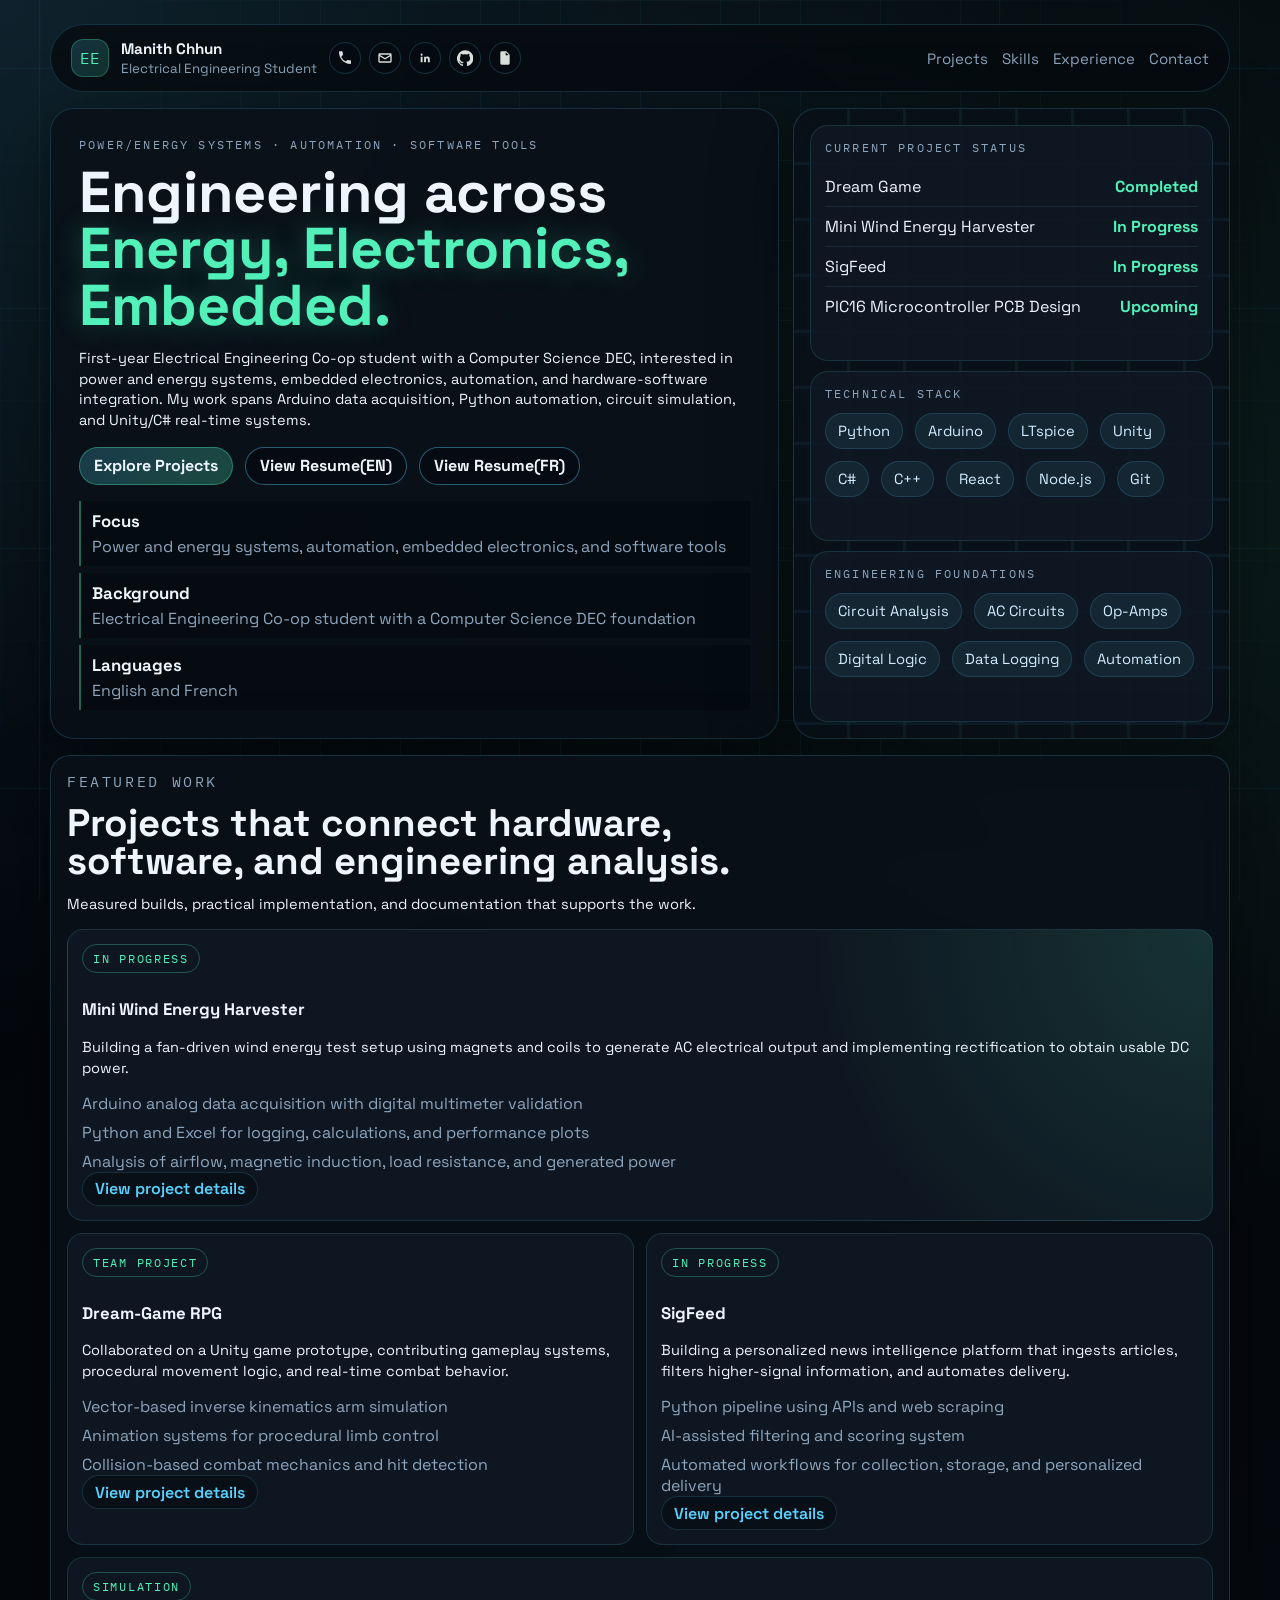
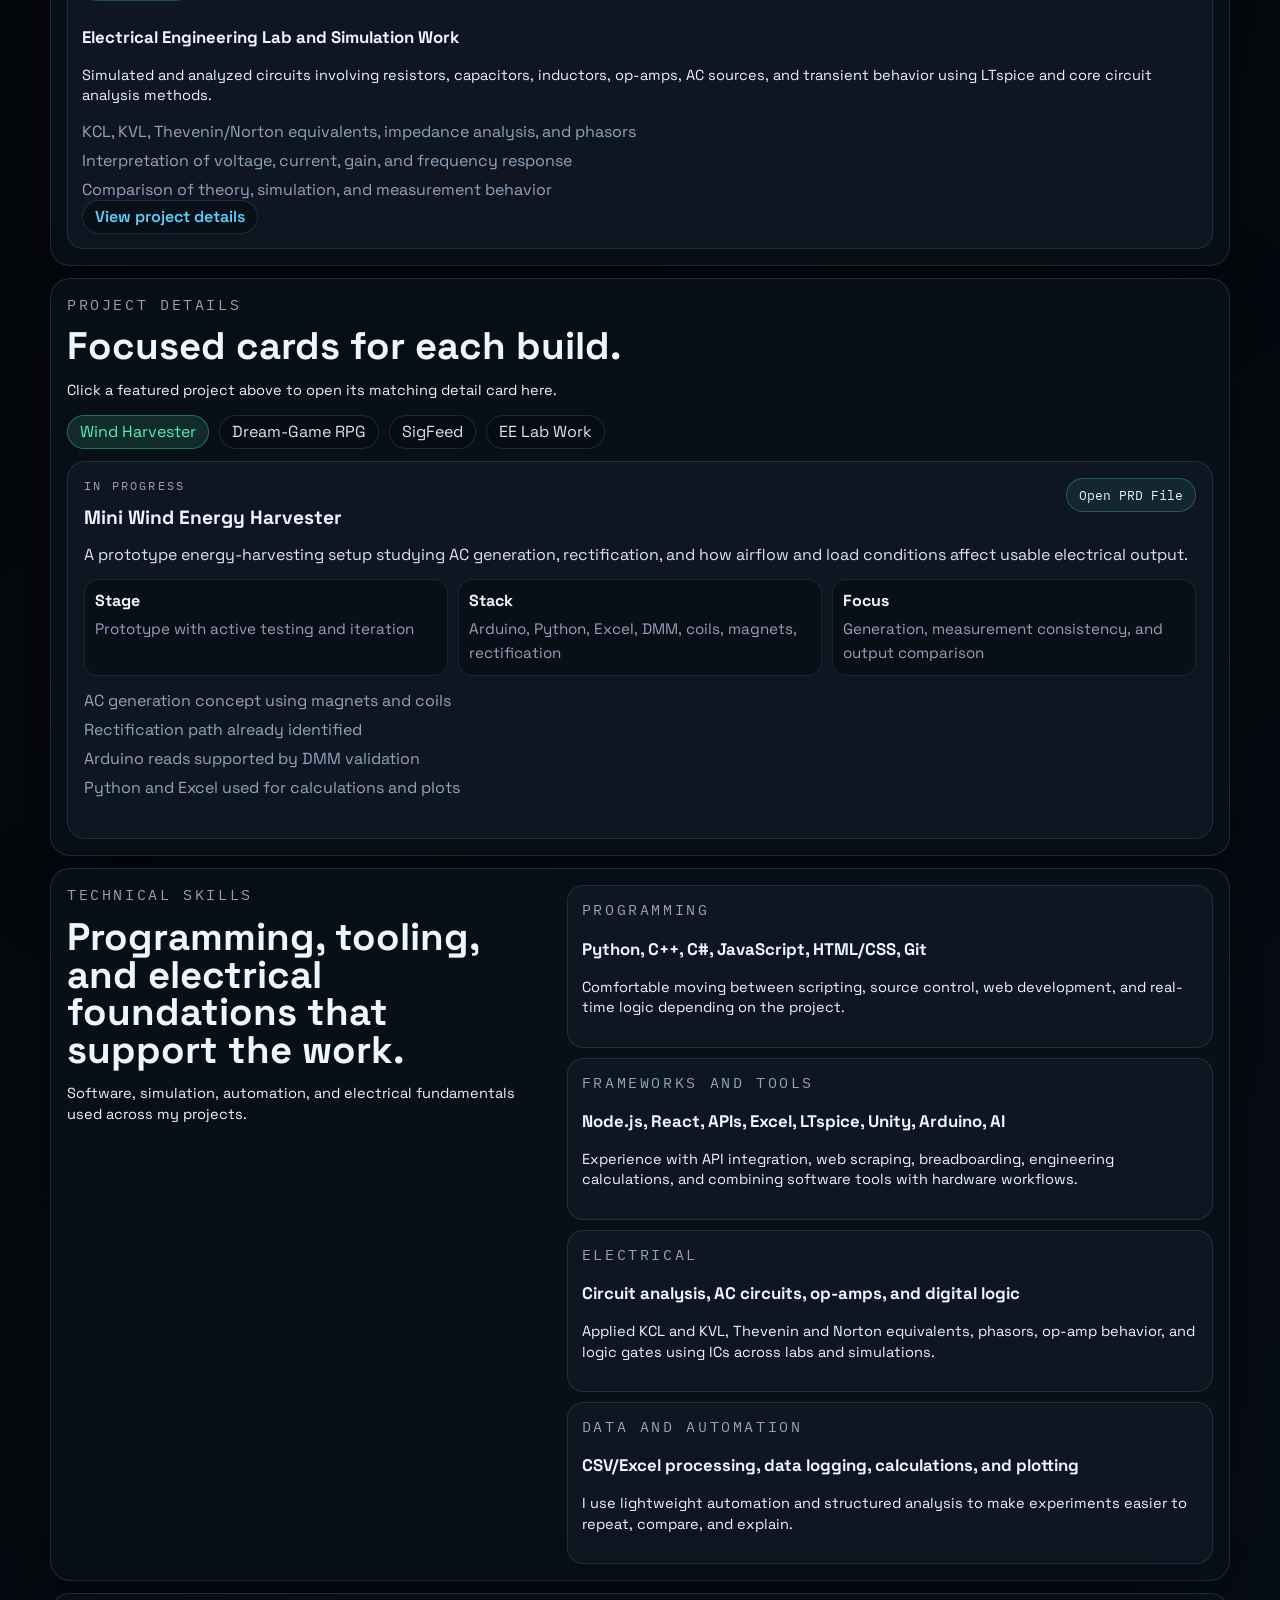
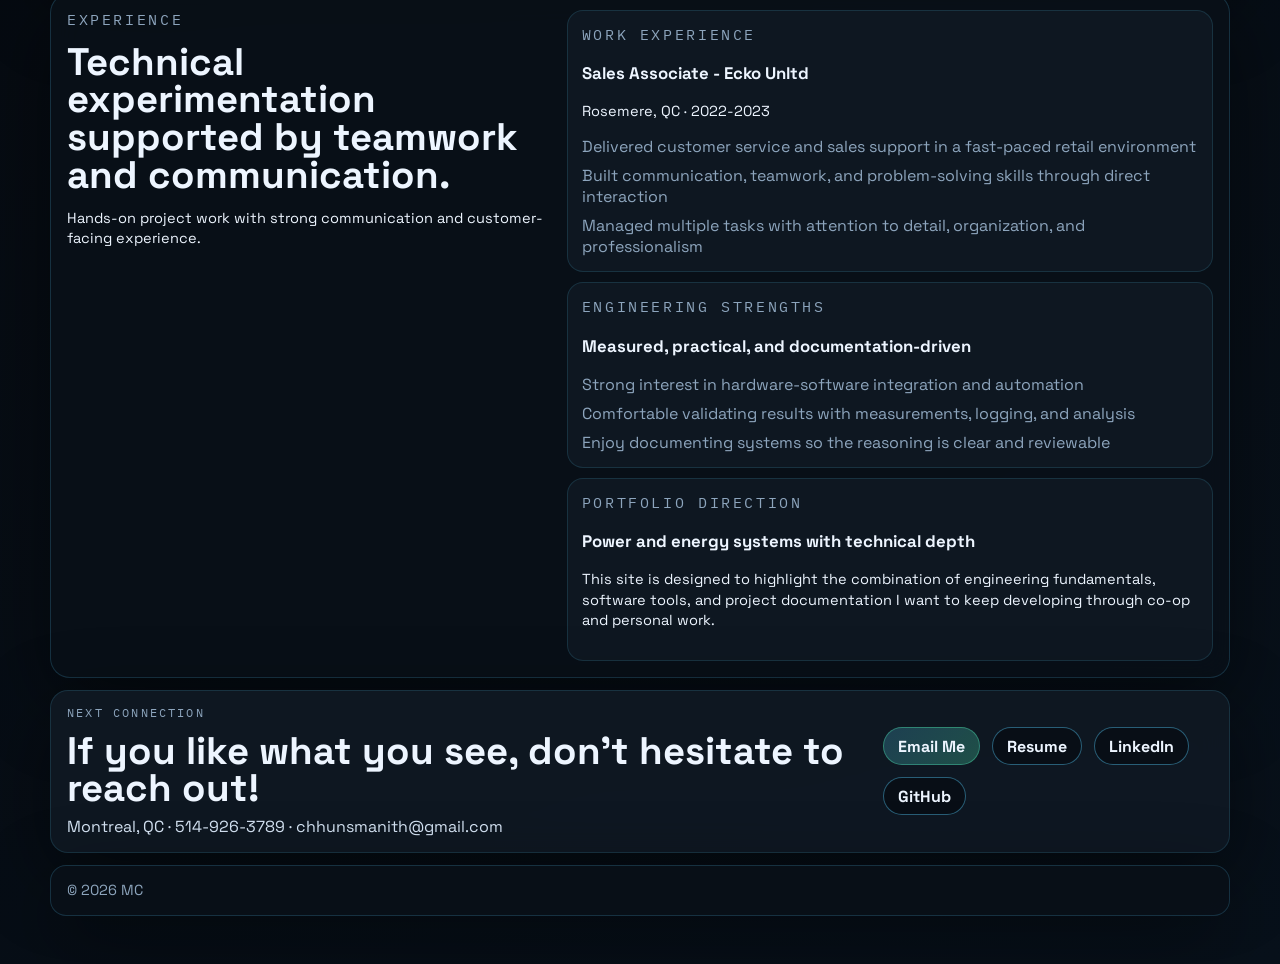
==== commit cb920d38: "Modified files for resume" ====
--- a/index.html
+++ b/index.html
@@ -45,12 +45,12 @@
               <path d="M6.94 8.5A1.56 1.56 0 1 1 6.94 5.38 1.56 1.56 0 0 1 6.94 8.5ZM5.5 10h2.88v8.5H5.5V10Zm4.68 0h2.76v1.16h.04c.39-.73 1.33-1.5 2.74-1.5 2.93 0 3.48 1.93 3.48 4.43v4.41h-2.88v-3.91c0-.93-.02-2.13-1.3-2.13-1.31 0-1.51 1.02-1.51 2.07v3.97h-2.88V10Z"/>
             </svg>
           </a>
-          <a class="icon-link" href="https://github.com/Manuith/my-portfolio" target="_blank" rel="noreferrer" aria-label="GitHub" title="GitHub">
+          <a class="icon-link" href="https://github.com/Manuith" target="_blank" rel="noreferrer" aria-label="GitHub" title="GitHub">
             <svg viewBox="0 0 24 24" aria-hidden="true">
               <path d="M12 .5A12 12 0 0 0 8.21 23.9c.6.1.82-.26.82-.58l-.02-2.04c-3.34.73-4.05-1.42-4.05-1.42-.54-1.38-1.33-1.75-1.33-1.75-1.09-.74.08-.72.08-.72 1.2.09 1.84 1.24 1.84 1.24 1.08 1.84 2.82 1.31 3.5 1 .1-.78.42-1.31.76-1.61-2.67-.3-5.48-1.34-5.48-5.95 0-1.31.47-2.38 1.24-3.22-.13-.3-.54-1.52.12-3.17 0 0 1.01-.33 3.3 1.23a11.4 11.4 0 0 1 6 0c2.29-1.56 3.29-1.23 3.29-1.23.67 1.65.26 2.87.13 3.17.77.84 1.24 1.91 1.24 3.22 0 4.62-2.81 5.64-5.49 5.94.44.37.82 1.09.82 2.2l-.01 3.27c0 .32.21.69.82.57A12 12 0 0 0 12 .5Z"/>
             </svg>
           </a>
-          <a class="icon-link" href="documents/resume.pdf" target="_blank" rel="noreferrer" aria-label="Resume" title="Resume">
+          <a class="icon-link" href="documents/Manith_Chhun_resume_EN.pdf" target="_blank" rel="noreferrer" aria-label="Resume" title="Resume">
             <svg viewBox="0 0 24 24" aria-hidden="true">
               <path d="M7 2h7l5 5v13a2 2 0 0 1-2 2H7a2 2 0 0 1-2-2V4a2 2 0 0 1 2-2Zm6 1.5V8h4.5L13 3.5ZM9 11h6v1.5H9V11Zm0 3h6v1.5H9V14Zm0 3h4v1.5H9V17Z"/>
             </svg>
@@ -84,7 +84,8 @@
 
           <div class="hero-actions">
             <a class="button button-primary" href="#projects">Explore Projects</a>
-            <a class="button button-secondary" href="documents/resume.pdf" target="_blank" rel="noreferrer">View Resume</a>
+            <a class="button button-secondary" href="documents/Manith_Chhun_resume_EN.pdf" target="_blank" rel="noreferrer">View Resume(EN)</a>
+            <a class="button button-secondary" href="documents/Manith_Chhun_resume_FR.pdf" target="_blank" rel="noreferrer">View Resume(FR)</a>
           </div>
 
           <ul class="signal-list">
@@ -549,9 +550,9 @@
 
         <div class="contact-actions">
           <a class="button button-primary" href="mailto:chhunsmanith@gmail.com">Email Me</a>
-          <a class="button button-secondary" href="documents/resume.pdf" target="_blank" rel="noreferrer">Resume</a>
+          <a class="button button-secondary" href="documents/Manith_Chhun_resume_EN.pdf" target="_blank" rel="noreferrer">Resume</a>
           <a class="button button-secondary" href="https://www.linkedin.com/in/manith-chhun-14bba4258" target="_blank" rel="noreferrer">LinkedIn</a>
-          <a class="button button-secondary" href="[GitHub]" target="_blank" rel="noreferrer">GitHub</a>
+          <a class="button button-secondary" href="https://github.com/Manuith" target="_blank" rel="noreferrer">GitHub</a>
         </div>
       </section>
     </main>
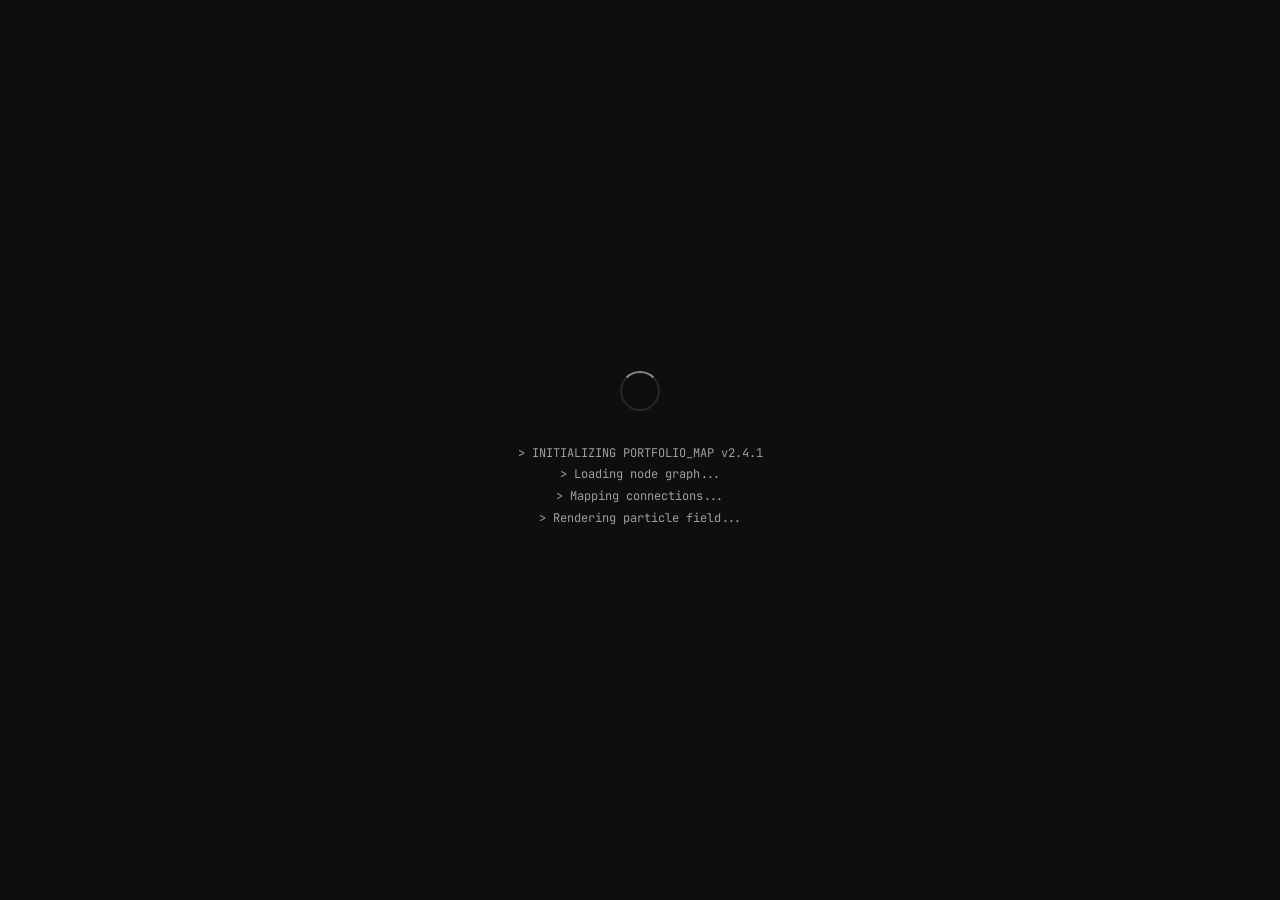
==== commit d51e37a9: "Website portfolio new design new design + new stuff" ====
--- a/index.html
+++ b/index.html
@@ -1,568 +1,16 @@
-<!DOCTYPE html>
+﻿<!DOCTYPE html>
 <html lang="en">
 <head>
-  <meta charset="UTF-8">
-  <meta name="viewport" content="width=device-width, initial-scale=1.0">
-  <title>Manith C. | Electrical Engineering Portfolio</title>
-  <meta
-    name="description"
-    content="Portfolio website for an electrical engineering co-op student focused on power and energy systems, automation, embedded electronics, and software tools."
-  >
-  <script>document.documentElement.classList.add("js");</script>
-  <link rel="preconnect" href="https://fonts.googleapis.com">
-  <link rel="preconnect" href="https://fonts.gstatic.com" crossorigin>
-  <link
-    href="https://fonts.googleapis.com/css2?family=Space+Grotesk:wght@400;500;700&family=IBM+Plex+Mono:wght@400;500&display=swap"
-    rel="stylesheet"
-  >
-  <link rel="stylesheet" href="styles.css">
+    <meta charset="UTF-8">
+    <meta name="viewport" content="width=device-width, initial-scale=1.0">
+    <title>Portfolio - Mind Map</title>
+    <link rel="preconnect" href="https://fonts.googleapis.com">
+    <link rel="preconnect" href="https://fonts.gstatic.com" crossorigin>
+    <link href="https://fonts.googleapis.com/css2?family=JetBrains+Mono:ital,wght@0,300;0,400;0,500;0,700;1,400&family=Space+Grotesk:wght@300;400;500;600;700&display=swap" rel="stylesheet">
+    <link rel="stylesheet" href="styles.css">
 </head>
 <body>
-  <div class="page-shell">
-    <header class="topbar">
-      <div class="topbar-left">
-        <a class="brand" href="#hero">
-          <span class="brand-mark">EE</span>
-          <span class="brand-copy">
-            <strong>Manith Chhun</strong>
-            <small>Electrical Engineering Student</small>
-          </span>
-        </a>
-
-        <div class="brand-links" aria-label="Contact and social links">
-          <a class="icon-link" href="tel:514-926-3789" aria-label="Phone" title="Phone">
-            <svg viewBox="0 0 24 24" aria-hidden="true">
-              <path d="M6.62 10.79a15.46 15.46 0 0 0 6.59 6.59l2.2-2.2a1 1 0 0 1 1.01-.24c1.11.37 2.3.57 3.58.57a1 1 0 0 1 1 1V20a1 1 0 0 1-1 1C10.85 21 3 13.15 3 3a1 1 0 0 1 1-1h3.5a1 1 0 0 1 1 1c0 1.28.2 2.47.57 3.58a1 1 0 0 1-.24 1.01l-2.21 2.2Z"/>
-            </svg>
-          </a>
-          <a class="icon-link" href="mailto:chhunsmanith@gmail.com" aria-label="Email" title="Email">
-            <svg viewBox="0 0 24 24" aria-hidden="true">
-              <path d="M4 5h16a2 2 0 0 1 2 2v10a2 2 0 0 1-2 2H4a2 2 0 0 1-2-2V7a2 2 0 0 1 2-2Zm0 2v.01L12 12l8-4.99V7H4Zm16 10V9.24l-7.47 4.67a1 1 0 0 1-1.06 0L4 9.24V17h16Z"/>
-            </svg>
-          </a>
-          <a class="icon-link" href="https://www.linkedin.com/in/manith-chhun-14bba4258" target="_blank" rel="noreferrer" aria-label="LinkedIn" title="LinkedIn">
-            <svg viewBox="0 0 24 24" aria-hidden="true">
-              <path d="M6.94 8.5A1.56 1.56 0 1 1 6.94 5.38 1.56 1.56 0 0 1 6.94 8.5ZM5.5 10h2.88v8.5H5.5V10Zm4.68 0h2.76v1.16h.04c.39-.73 1.33-1.5 2.74-1.5 2.93 0 3.48 1.93 3.48 4.43v4.41h-2.88v-3.91c0-.93-.02-2.13-1.3-2.13-1.31 0-1.51 1.02-1.51 2.07v3.97h-2.88V10Z"/>
-            </svg>
-          </a>
-          <a class="icon-link" href="https://github.com/Manuith" target="_blank" rel="noreferrer" aria-label="GitHub" title="GitHub">
-            <svg viewBox="0 0 24 24" aria-hidden="true">
-              <path d="M12 .5A12 12 0 0 0 8.21 23.9c.6.1.82-.26.82-.58l-.02-2.04c-3.34.73-4.05-1.42-4.05-1.42-.54-1.38-1.33-1.75-1.33-1.75-1.09-.74.08-.72.08-.72 1.2.09 1.84 1.24 1.84 1.24 1.08 1.84 2.82 1.31 3.5 1 .1-.78.42-1.31.76-1.61-2.67-.3-5.48-1.34-5.48-5.95 0-1.31.47-2.38 1.24-3.22-.13-.3-.54-1.52.12-3.17 0 0 1.01-.33 3.3 1.23a11.4 11.4 0 0 1 6 0c2.29-1.56 3.29-1.23 3.29-1.23.67 1.65.26 2.87.13 3.17.77.84 1.24 1.91 1.24 3.22 0 4.62-2.81 5.64-5.49 5.94.44.37.82 1.09.82 2.2l-.01 3.27c0 .32.21.69.82.57A12 12 0 0 0 12 .5Z"/>
-            </svg>
-          </a>
-          <a class="icon-link" href="documents/Manith_Chhun_resume_EN.pdf" target="_blank" rel="noreferrer" aria-label="Resume" title="Resume">
-            <svg viewBox="0 0 24 24" aria-hidden="true">
-              <path d="M7 2h7l5 5v13a2 2 0 0 1-2 2H7a2 2 0 0 1-2-2V4a2 2 0 0 1 2-2Zm6 1.5V8h4.5L13 3.5ZM9 11h6v1.5H9V11Zm0 3h6v1.5H9V14Zm0 3h4v1.5H9V17Z"/>
-            </svg>
-          </a>
-        </div>
-      </div>
-
-      <nav class="nav">
-        <a href="#projects">Projects</a>
-        <a href="#skills">Skills</a>
-        <a href="#experience">Experience</a>
-        <a href="#contact">Contact</a>
-      </nav>
-    </header>
-
-    <main>
-      <section class="hero" id="hero">
-        <div class="hero-copy">
-          <p class="eyebrow">Power/Energy Systems &middot; Automation &middot; Software Tools</p>
-          <h1>
-            Engineering across
-            <span>Energy, Electronics, Embedded. </span>
-            <!--and Hardware-Software </span> Integration. -->
-          </h1>
-          <p class="hero-text">
-            First-year Electrical Engineering Co-op student with a Computer Science DEC, interested
-            in power and energy systems, embedded electronics, automation, and hardware-software
-            integration. My work spans Arduino data acquisition, Python automation, circuit
-            simulation, and Unity/C# real-time systems.
-          </p>
-
-          <div class="hero-actions">
-            <a class="button button-primary" href="#projects">Explore Projects</a>
-            <a class="button button-secondary" href="documents/Manith_Chhun_resume_EN.pdf" target="_blank" rel="noreferrer">View Resume(EN)</a>
-            <a class="button button-secondary" href="documents/Manith_Chhun_resume_FR.pdf" target="_blank" rel="noreferrer">View Resume(FR)</a>
-          </div>
-
-          <ul class="signal-list">
-            <li>
-              <strong>Focus</strong>
-              <span>Power and energy systems, automation, embedded electronics, and software tools</span>
-            </li>
-            <li>
-              <strong>Background</strong>
-              <span>Electrical Engineering Co-op student with a Computer Science DEC foundation</span>
-            </li>
-            <li>
-              <strong>Languages</strong>
-              <span>English and French</span>
-            </li>
-          </ul>
-        </div>
-
-        <aside class="hero-panel">
-          <div class="panel-grid"></div>
-          <div class="status-card">
-            <p class="panel-label">Current Project Status</p>
-              <div class="status-item">
-              <span>Dream Game</span>
-              <b>Completed</b>
-            </div>
-            <div class="status-item">
-              <span>Mini Wind Energy Harvester</span>
-              <b>In Progress</b>
-            </div>
-            <div class="status-item">
-              <span>SigFeed</span>
-              <b>In Progress</b>
-            </div>
-            <div class="status-item">
-              <span>PIC16 Microcontroller PCB Design</span>
-              <b>Upcoming</b>
-            </div>
-          </div>
-
-          <div class="scope-card">
-            <p class="panel-label">Technical Stack</p>
-            <div class="chip-row">
-              <span>Python</span>
-              <span>Arduino</span>
-              <span>LTspice</span>
-              <span>Unity</span>
-              <span>C#</span>
-              <span>C++</span>
-              <span>React</span>
-              <span>Node.js</span>
-              <span>Git</span>
-            </div>
-          </div>
-
-          <div class="scope-card">
-            <p class="panel-label">Engineering Foundations</p>
-            <div class="chip-row">
-              <span>Circuit Analysis</span>
-              <span>AC Circuits</span>
-              <span>Op-Amps</span>
-              <span>Digital Logic</span>
-              <span>Data Logging</span>
-              <span>Automation</span>
-            </div>
-          </div>
-        </aside>
-      </section>
-
-      <section class="section" id="projects">
-        <div class="section-heading">
-          <p class="eyebrow">Featured Work</p>
-          <h2>Projects that connect hardware, software, and engineering analysis.</h2>
-          <p>Measured builds, practical implementation, and documentation that supports the work.</p>
-        </div>
-
-        <div class="project-grid">
-          <article class="project-card project-card-large" data-detail="detail-wind" tabindex="0" role="button" aria-label="Open Mini Wind Energy Harvester details">
-            <div class="card-tag">In Progress</div>
-            <h3>Mini Wind Energy Harvester</h3>
-            <p>
-              Building a fan-driven wind energy test setup using magnets and coils to generate AC
-              electrical output and implementing rectification to obtain usable DC power.
-            </p>
-            <ul class="meta-list">
-              <li>Arduino analog data acquisition with digital multimeter validation</li>
-              <li>Python and Excel for logging, calculations, and performance plots</li>
-              <li>Analysis of airflow, magnetic induction, load resistance, and generated power</li>
-            </ul>
-            <div class="card-actions">
-              <button class="card-link-button" type="button" data-detail="detail-wind">View project details</button>
-            </div>
-          </article>
-
-          <article class="project-card" data-detail="detail-dream" tabindex="0" role="button" aria-label="Open Dream Game details">
-            <div class="card-tag">Team Project</div>
-            <h3>Dream-Game RPG</h3>
-            <p>
-              Collaborated on a Unity game prototype, contributing gameplay systems, procedural
-              movement logic, and real-time combat behavior.
-            </p>
-            <ul class="meta-list">
-              <li>Vector-based inverse kinematics arm simulation</li>
-              <li>Animation systems for procedural limb control</li>
-              <li>Collision-based combat mechanics and hit detection</li>
-            </ul>
-            <div class="card-actions">
-              <button class="card-link-button" type="button" data-detail="detail-dream">View project details</button>
-            </div>
-          </article>
-          <article class="project-card" data-detail="detail-sigfeed" tabindex="0" role="button" aria-label="Open SigFeed details">
-            <div class="card-tag">In Progress</div>
-            <h3>SigFeed</h3>
-            <p>
-              Building a personalized news intelligence platform that ingests articles, filters
-              higher-signal information, and automates delivery.
-            </p>
-            <ul class="meta-list">
-              <li>Python pipeline using APIs and web scraping</li>
-              <li>AI-assisted filtering and scoring system</li>
-              <li>Automated workflows for collection, storage, and personalized delivery</li>
-            </ul>
-            <div class="card-actions">
-              <button class="card-link-button" type="button" data-detail="detail-sigfeed">View project details</button>
-            </div>
-          </article>
-
-          <article class="project-card project-card-wide" data-detail="detail-lab" tabindex="0" role="button" aria-label="Open Electrical Engineering Lab and Simulation Work details">
-            <div class="card-tag">Simulation</div>
-            <h3>Electrical Engineering Lab and Simulation Work</h3>
-            <p>
-              Simulated and analyzed circuits involving resistors, capacitors, inductors, op-amps,
-              AC sources, and transient behavior using LTspice and core circuit analysis methods.
-            </p>
-            <ul class="meta-list">
-              <li>KCL, KVL, Thevenin/Norton equivalents, impedance analysis, and phasors</li>
-              <li>Interpretation of voltage, current, gain, and frequency response</li>
-              <li>Comparison of theory, simulation, and measurement behavior</li>
-            </ul>
-            <div class="card-actions">
-              <button class="card-link-button" type="button" data-detail="detail-lab">View project details</button>
-            </div>
-          </article>
-        </div>
-      </section>
-
-      <section class="section project-detail-section" id="project-details">
-        <div class="section-heading compact">
-          <p class="eyebrow">Project Details</p>
-          <h2>Focused cards for each build.</h2>
-          <p>Click a featured project above to open its matching detail card here.</p>
-        </div>
-
-        <div class="detail-switcher">
-          <button class="detail-chip is-active" type="button" data-detail="detail-wind">Wind Harvester</button>
-          <button class="detail-chip" type="button" data-detail="detail-dream">Dream-Game RPG</button>
-          <button class="detail-chip" type="button" data-detail="detail-sigfeed">SigFeed</button>
-          <button class="detail-chip" type="button" data-detail="detail-lab">EE Lab Work</button>
-        </div>
-
-        <div class="detail-card-stack">
-          <article class="detail-card is-active reveal" id="detail-wind" data-detail-card>
-            <div class="detail-card-head">
-              <div>
-                <p class="eyebrow">In Progress</p>
-                <h3>Mini Wind Energy Harvester</h3>
-              </div>
-              <div class="resource-pills">
-                <a class="resource-pill" href="documents/Wind_Energy_PRD.docx" target="_blank" rel="noreferrer">Open PRD File</a>
-              </div>
-            </div>
-            <p class="detail-card-copy">A prototype energy-harvesting setup studying AC generation, rectification, and how airflow and load conditions affect usable electrical output.</p>
-            <div class="detail-mini-grid">
-              <div class="metric-card">
-                <strong>Stage</strong>
-                <span>Prototype with active testing and iteration</span>
-              </div>
-              <div class="metric-card">
-                <strong>Stack</strong>
-                <span>Arduino, Python, Excel, DMM, coils, magnets, rectification</span>
-              </div>
-              <div class="metric-card">
-                <strong>Focus</strong>
-                <span>Generation, measurement consistency, and output comparison</span>
-              </div>
-            </div>
-            <ul class="meta-list detail-list">
-              <li>AC generation concept using magnets and coils</li>
-              <li>Rectification path already identified</li>
-              <li>Arduino reads supported by DMM validation</li>
-              <li>Python and Excel used for calculations and plots</li>
-            </ul>
-            <div class="gallery-carousel" data-gallery>
-              <!--<button class="gallery-button gallery-button-prev" type="button" aria-label="Previous image">&#8592;</button>
-              <div class="gallery-track" tabindex="0">
-                <figure class="gallery-slide">
-                  <div class="media-placeholder">Prototype Setup Photo</div>
-                  <figcaption>Full bench view of the prototype and airflow setup.</figcaption>
-                </figure>
-                <figure class="gallery-slide">
-                  <div class="media-placeholder">Coil and Magnet Close-Up</div>
-                  <figcaption>Physical arrangement behind the generation section.</figcaption>
-                </figure>
-                <figure class="gallery-slide">
-                  <div class="media-placeholder">Performance Plot</div>
-                  <figcaption>Voltage, current, or power comparison across test cases.</figcaption>
-                </figure>
-              </div>
-              <button class="gallery-button gallery-button-next" type="button" aria-label="Next image">&#8594;</button>
-              <div class="gallery-dots" aria-label="Gallery navigation"></div>-->
-            </div>
-          </article>
-
-          <article class="detail-card reveal" id="detail-dream" data-detail-card>
-            <div class="detail-card-head">
-              <div>
-                <p class="eyebrow">Completed</p>
-                <h3>Dream-Game RPG</h3>
-              </div>
-              <div class="resource-pills">
-                <span class="resource-pill resource-pill-muted">Add PRD PDF or DOCX later</span>
-              </div>
-            </div>
-            <p class="detail-card-copy">A Unity prototype bringing together gameplay systems, procedural arm movement, and combat behavior in a team-built project.</p>
-            <div class="detail-mini-grid">
-              <div class="metric-card">
-                <strong>Stage</strong>
-                <span>Prototype with team contribution</span>
-              </div>
-              <div class="metric-card">
-                <strong>Stack</strong>
-                <span>Unity, C#, animation systems, vector IK, collisions</span>
-              </div>
-              <div class="metric-card">
-                <strong>Focus</strong>
-                <span>Procedural movement, combat interactions, technical ownership</span>
-              </div>
-            </div>
-            <ul class="meta-list detail-list">
-              <li>Gameplay systems inside Unity</li>
-              <li>Vector-based inverse kinematics for arm movement</li>
-              <li>Animation and combat interaction logic</li>
-              <li>Collision-based hit detection and battle behavior</li>
-            </ul>
-            <div class="gallery-carousel" data-gallery>
-           <!--   <button class="gallery-button gallery-button-prev" type="button" aria-label="Previous image">&#8592;</button> -->
-              <div class="gallery-track" tabindex="0">
-                <figure class="gallery-slide">
-                 <img src="images/character.png" alt="character scene" class="gallery-image">
-                  <figcaption>Wide shot of character testing.</figcaption>
-                </figure>
-                <figure class="gallery-slide">
-                  <img src="images/FABRIK.png" alt="Performance graph" class="gallery-image">
-                  <figcaption>Visual for the procedural arm system.</figcaption>
-                </figure>
-                <figure class="gallery-slide">
-                  <img src="images/statemachine.PNG" alt="Performance graph" class="gallery-image">
-                  <figcaption>Visual representationt of the character's state machine.</figcaption>
-                </figure>
-              </div>
-              <!--<button class="gallery-button gallery-button-next" type="button" aria-label="Next image">&#8594;</button>
-              <div class="gallery-dots" aria-label="Gallery navigation"></div>
-            </div>-->
-          </article>
-
-          <article class="detail-card reveal" id="detail-sigfeed" data-detail-card>
-            <div class="detail-card-head">
-              <div>
-                <p class="eyebrow">In Progress</p>
-                <h3>SigFeed</h3>
-              </div>
-              <div class="resource-pills">
-                <a class="resource-pill" href="documents/sigfeed-prd.docx" target="_blank" rel="noreferrer">Open PRD File</a>
-              </div>
-            </div>
-            <p class="detail-card-copy">A personalized news intelligence platform prototype using Python, APIs, scraping, and AI-assisted filtering to surface higher-signal information.</p>
-            <div class="detail-mini-grid">
-              <div class="metric-card">
-                <strong>Stage</strong>
-                <span>Prototype with clear product direction</span>
-              </div>
-              <div class="metric-card">
-                <strong>Stack</strong>
-                <span>Python, APIs, web scraping, automation, AI-assisted filtering</span>
-              </div>
-              <div class="metric-card">
-                <strong>Focus</strong>
-                <span>Signal quality, ranking logic, and useful output</span>
-              </div>
-            </div>
-            <ul class="meta-list detail-list">
-              <li>Source ingestion through APIs and scraping</li>
-              <li>Filtering and scoring direction already defined</li>
-              <li>Automation workflow for recurring collection</li>
-              <li>Clear idea for delivering more useful output</li>
-            </ul>
-            <div class="gallery-carousel" data-gallery>
-             <!-- <button class="gallery-button gallery-button-prev" type="button" aria-label="Previous image">&#8592;</button>
-              <div class="gallery-track" tabindex="0">
-                <figure class="gallery-slide">
-                  <div class="media-placeholder">Pipeline Diagram</div>
-                  <figcaption>Flow from ingestion through filtering, storage, and delivery.</figcaption>
-                </figure>
-                <figure class="gallery-slide">
-                  <div class="media-placeholder">UI or Output Screenshot</div>
-                  <figcaption>What the user sees once the platform is working.</figcaption>
-                </figure>
-                <figure class="gallery-slide">
-                  <div class="media-placeholder">Before vs After Feed Comparison</div>
-                  <figcaption>Useful for proving why the filtering matters.</figcaption>
-                </figure>
-              </div>
-              <button class="gallery-button gallery-button-next" type="button" aria-label="Next image">&#8594;</button>
-              <div class="gallery-dots" aria-label="Gallery navigation"></div>-->
-            </div>
-          </article>
-
-          <article class="detail-card reveal" id="detail-lab" data-detail-card>
-            <div class="detail-card-head">
-              <div>
-                <p class="eyebrow">Simulation</p>
-                <h3>Electrical Engineering Lab and Simulation Work</h3>
-              </div>
-            </div>
-            <p class="detail-card-copy">A compact archive for circuit analysis, LTspice studies, measurement notes, and smaller technical work supporting your engineering foundation.</p>
-            <div class="detail-mini-grid">
-              <div class="metric-card">
-                <strong>Stage</strong>
-                <span>Ongoing archive of meaningful lab work</span>
-              </div>
-              <div class="metric-card">
-                <strong>Stack</strong>
-                <span>LTspice, circuit analysis, electrical measurements</span>
-              </div>
-              <div class="metric-card">
-                <strong>Focus</strong>
-                <span>Theory, simulation, and measured behavior together</span>
-              </div>
-            </div>
-            <ul class="meta-list detail-list">
-              <li>LTspice circuit studies</li>
-              <li>AC and transient behavior analysis</li>
-              <li>KCL, KVL, Thevenin/Norton, impedance, and phasor work</li>
-              <li>Short comparisons between theory, simulation, and measured results</li>
-            </ul>
-            <!--<div class="gallery-carousel" data-gallery>
-              <button class="gallery-button gallery-button-prev" type="button" aria-label="Previous image">&#8592;</button>
-              <div class="gallery-track" tabindex="0">
-                <figure class="gallery-slide">
-                  <div class="media-placeholder">LTspice Schematic</div>
-                  <figcaption>Representative schematic from a stronger simulation study.</figcaption>
-                </figure>
-                <figure class="gallery-slide">
-                  <div class="media-placeholder">Waveform Plot</div>
-                  <figcaption>Transient or AC-response plot that explains behavior quickly.</figcaption>
-                </figure>
-                <figure class="gallery-slide">
-                  <div class="media-placeholder">Bench Measurement Photo</div>
-                  <figcaption>Useful when theory or simulation is supported by real testing.</figcaption>
-                </figure>
-              </div>
-              <button class="gallery-button gallery-button-next" type="button" aria-label="Next image">&#8594;</button>
-              <div class="gallery-dots" aria-label="Gallery navigation"></div>
-            </div>-->
-          </article>
-        </div>
-      </section>
-
-      <section class="section split-layout" id="skills">
-        <div class="section-heading compact">
-          <p class="eyebrow">Technical Skills</p>
-          <h2>Programming, tooling, and electrical foundations that support the work.</h2>
-          <p>Software, simulation, automation, and electrical fundamentals used across my projects.</p>
-        </div>
-
-        <div class="doc-stack">
-          <article class="doc-card">
-            <p class="doc-type">Programming</p>
-            <h3>Python, C++, C#, JavaScript, HTML/CSS, Git</h3>
-            <p>
-              Comfortable moving between scripting, source control, web development, and real-time
-              logic depending on the project.
-            </p>
-          </article>
-
-          <article class="doc-card">
-            <p class="doc-type">Frameworks and Tools</p>
-            <h3>Node.js, React, APIs, Excel, LTspice, Unity, Arduino, AI</h3>
-            <p>
-              Experience with API integration, web scraping, breadboarding, engineering calculations,
-              and combining software tools with hardware workflows.
-            </p>
-          </article>
-
-          <article class="doc-card">
-            <p class="doc-type">Electrical</p>
-            <h3>Circuit analysis, AC circuits, op-amps, and digital logic</h3>
-            <p>
-              Applied KCL and KVL, Thevenin and Norton equivalents, phasors, op-amp behavior, and
-              logic gates using ICs across labs and simulations.
-            </p>
-          </article>
-
-          <article class="doc-card">
-            <p class="doc-type">Data and Automation</p>
-            <h3>CSV/Excel processing, data logging, calculations, and plotting</h3>
-            <p>
-              I use lightweight automation and structured analysis to make experiments easier to
-              repeat, compare, and explain.
-            </p>
-          </article>
-        </div>
-      </section>
-
-      <section class="section split-layout" id="experience">
-        <div class="section-heading compact">
-          <p class="eyebrow">Experience</p>
-          <h2>Technical experimentation supported by teamwork and communication.</h2>
-          <p>Hands-on project work with strong communication and customer-facing experience.</p>
-        </div>
-
-        <div class="doc-stack">
-          <article class="doc-card">
-            <p class="doc-type">Work Experience</p>
-            <h3>Sales Associate - Ecko Unltd</h3>
-            <p>Rosemere, QC &middot; 2022-2023</p>
-            <ul class="meta-list">
-              <li>Delivered customer service and sales support in a fast-paced retail environment</li>
-              <li>Built communication, teamwork, and problem-solving skills through direct interaction</li>
-              <li>Managed multiple tasks with attention to detail, organization, and professionalism</li>
-            </ul>
-          </article>
-
-          <article class="doc-card">
-            <p class="doc-type">Engineering Strengths</p>
-            <h3>Measured, practical, and documentation-driven</h3>
-            <ul class="meta-list">
-              <li>Strong interest in hardware-software integration and automation</li>
-              <li>Comfortable validating results with measurements, logging, and analysis</li>
-              <li>Enjoy documenting systems so the reasoning is clear and reviewable</li>
-            </ul>
-          </article>
-
-          <article class="doc-card accent-card">
-            <p class="doc-type">Portfolio Direction</p>
-            <h3>Power and energy systems with technical depth</h3>
-            <p>
-              This site is designed to highlight the combination of engineering fundamentals,
-              software tools, and project documentation I want to keep developing through co-op and
-              personal work.
-            </p>
-          </article>
-        </div>
-      </section>
-
-      <section class="section contact-panel" id="contact">
-        <div>
-          <p class="eyebrow">Next Connection</p>
-          <h2>If you like what you see, don't hesitate to reach out!</h2>
-          <p class="contact-copy">Montreal, QC &middot; 514-926-3789 &middot; chhunsmanith@gmail.com</p>
-        </div>
-
-        <div class="contact-actions">
-          <a class="button button-primary" href="mailto:chhunsmanith@gmail.com">Email Me</a>
-          <a class="button button-secondary" href="documents/Manith_Chhun_resume_EN.pdf" target="_blank" rel="noreferrer">Resume</a>
-          <a class="button button-secondary" href="https://www.linkedin.com/in/manith-chhun-14bba4258" target="_blank" rel="noreferrer">LinkedIn</a>
-          <a class="button button-secondary" href="https://github.com/Manuith" target="_blank" rel="noreferrer">GitHub</a>
-        </div>
-      </section>
-    </main>
-
-    <footer class="footer">
-      <!--<p>Electrical engineering portfolio with a dark circuit-lab visual language.</p>-->
-      <p>&copy; <span id="year"></span> MC</p>
-    </footer>
-  </div>
-
-  <script src="script.js"></script>
+    <div id="root"></div>
+    <script src="script.js"></script>
 </body>
 </html>
--- a/styles.css
+++ b/styles.css
@@ -1,1167 +1,911 @@
-:root {
-  --bg: #05080d;
-  --bg-soft: #0d131c;
-  --panel: rgba(10, 17, 25, 0.88);
-  --panel-strong: rgba(15, 24, 35, 0.96);
-  --line: rgba(87, 205, 255, 0.18);
-  --line-strong: rgba(87, 205, 255, 0.42);
-  --text: #edf5ff;
-  --muted: #8da5bd;
-  --blue: #58d3ff;
-  --green: #51f1b9;
-  --glow: rgba(81, 241, 185, 0.28);
-  --shadow: 0 24px 80px rgba(0, 0, 0, 0.45);
-  --radius: 24px;
-  --container: 1180px;
-}
-
-* {
-  box-sizing: border-box;
-}
-
-html {
-  scroll-behavior: smooth;
-}
-
-body {
-  margin: 0;
-  min-height: 100vh;
-  color: var(--text);
-  font-family: "Space Grotesk", sans-serif;
-  background:
-    radial-gradient(circle at top left, rgba(88, 211, 255, 0.14), transparent 24%),
-    radial-gradient(circle at 85% 12%, rgba(81, 241, 185, 0.1), transparent 20%),
-    linear-gradient(145deg, #02050a 0%, #05080d 45%, #08111b 100%);
-}
-
-body::before,
-body::after {
-  content: "";
-  position: fixed;
-  inset: 0;
-  pointer-events: none;
-}
-
-body::before {
-  background-image:
-    linear-gradient(rgba(88, 211, 255, 0.06) 1px, transparent 1px),
-    linear-gradient(90deg, rgba(88, 211, 255, 0.06) 1px, transparent 1px);
-  background-size: 80px 80px;
-  mask-image: radial-gradient(circle at center, black 45%, transparent 100%);
-}
-
-body::after {
-  background:
-    linear-gradient(90deg, transparent 16%, rgba(81, 241, 185, 0.12) 16.5%, transparent 17%) 0 0 / 240px 240px,
-    linear-gradient(180deg, transparent 28%, rgba(88, 211, 255, 0.12) 28.5%, transparent 29%) 0 0 / 240px 240px,
-    radial-gradient(circle at 16.5% 28.5%, rgba(81, 241, 185, 0.4) 0 3px, transparent 4px);
-  opacity: 0.5;
-}
-
-a {
-  color: inherit;
-  text-decoration: none;
-}
-
-.page-shell {
-  width: min(calc(100% - 32px), var(--container));
-  margin: 0 auto;
-  padding: 24px 0 48px;
-}
-
-.topbar,
-.hero,
-.section,
-.footer {
-  position: relative;
-  z-index: 1;
-}
-
-.topbar {
-  display: flex;
-  align-items: center;
-  justify-content: space-between;
-  gap: 14px;
-  padding: 14px 20px;
-  margin-bottom: 16px;
-  border: 1px solid var(--line);
-  border-radius: 999px;
-  background: rgba(6, 10, 15, 0.72);
-  backdrop-filter: blur(18px);
-}
-
-.topbar-left {
-  display: flex;
-  align-items: center;
-  gap: 12px;
-  flex-wrap: wrap;
-}
-
-.brand {
-  display: inline-flex;
-  align-items: center;
-  gap: 12px;
-}
-
-.brand-mark {
-  display: grid;
-  place-items: center;
-  width: 38px;
-  height: 38px;
-  border-radius: 12px;
-  border: 1px solid rgba(81, 241, 185, 0.28);
-  background: linear-gradient(135deg, rgba(88, 211, 255, 0.18), rgba(81, 241, 185, 0.16));
-  color: var(--green);
-  font-family: "IBM Plex Mono", monospace;
-  font-size: 1rem;
-}
-
-.brand-copy {
-  display: grid;
-  gap: 2px;
-}
-
-.brand-copy strong {
-  font-size: 0.95rem;
-}
-
-.brand-links {
-  display: flex;
-  flex-wrap: wrap;
-  gap: 8px;
-}
-
-.icon-link {
-  display: inline-flex;
-  align-items: center;
-  justify-content: center;
-  width: 32px;
-  height: 32px;
-  border-radius: 999px;
-  border: 1px solid rgba(88, 211, 255, 0.18);
-  background: rgba(7, 12, 18, 0.62);
-  color: #f8fffbe1;
-  transition: transform 180ms ease, border-color 180ms ease, background 180ms ease;
-}
-
-.icon-link:hover,
-.icon-link:focus-visible {
-  transform: translateY(-2px);
-  border-color: rgba(81, 241, 185, 0.34);
-  background: rgba(9, 17, 24, 0.92);
-  outline: none;
-}
-
-.icon-link svg {
-  width: 16px;
-  height: 16px;
-  fill: currentColor;
-}
-
-.brand-copy small,
-.nav a,
-.eyebrow,
-.panel-label,
-.doc-type,
-.footer p {
-  color: var(--muted);
-}
-
-.nav {
-  display: flex;
-  flex-wrap: wrap;
-  gap: 14px;
-}
-
-.nav a {
-  font-size: 0.94rem;
-}
-
-.hero {
-  display: grid;
-  grid-template-columns: minmax(0, 1.25fr) minmax(300px, 0.75fr);
-  gap: 14px;
-  align-items: stretch;
-  margin-bottom: 16px;
-}
-
-.hero-copy,
-.hero-panel,
-.section,
-.footer {
-  border: 1px solid var(--line);
-  background: var(--panel);
-  backdrop-filter: blur(16px);
-  box-shadow: var(--shadow);
-}
-
-.hero-copy {
-  padding: 28px;
-  border-radius: 24px;
-}
-
-.hero h1,
-.section h2 {
-  margin: 0;
-  line-height: 0.98;
-}
-
-.hero h1 {
-  max-width: 16ch;
-  font-size: clamp(2rem, 5vw, 3.6rem);
-}
-
-.hero h1 span {
-  color: var(--green);
-  text-shadow: 0 0 28px var(--glow);
-}
-
-.eyebrow,
-.panel-label,
-.doc-type {
-  margin: 0 0 12px;
-  text-transform: uppercase;
-  letter-spacing: 0.18em;
-  font-family: "IBM Plex Mono", monospace;
-  font-size: 0.76rem;
-}
-
-.hero-text,
-.section-heading p,
-.project-card p,
-.doc-card p,
-.about-card p,
-.footer p {
-  line-height: 1.42;
-  font-size: 0.91rem;
-}
-
-.hero-actions,
-.contact-actions,
-.chip-row,
-.contact-strip {
-  display: flex;
-  flex-wrap: wrap;
-  gap: 12px;
-}
-
-.contact-strip {
-  margin-top: 22px;
-}
-
-.contact-strip span {
-  padding: 10px 14px;
-  border-radius: 999px;
-  border: 1px solid rgba(88, 211, 255, 0.14);
-  background: rgba(7, 12, 18, 0.58);
-  color: #d6e5f5;
-  font-family: "IBM Plex Mono", monospace;
-  font-size: 0.84rem;
-}
-
-.hero-actions {
-  margin: 16px 0 16px;
-}
-
-.button {
-  display: inline-flex;
-  align-items: center;
-  justify-content: center;
-  min-height: 38px;
-  padding: 0 14px;
-  border-radius: 999px;
-  border: 1px solid transparent;
-  font-weight: 700;
-  transition: transform 180ms ease, border-color 180ms ease, background 180ms ease;
-}
-
-.button:hover {
-  transform: translateY(-2px);
-}
-
-.button-primary {
-  background: linear-gradient(135deg, rgba(88, 211, 255, 0.22), rgba(81, 241, 185, 0.26));
-  border-color: rgba(81, 241, 185, 0.36);
-}
-
-.button-secondary {
-  border-color: var(--line-strong);
-  background: rgba(7, 12, 18, 0.66);
-}
-
-.signal-list,
-.meta-list {
-  list-style: none;
-  padding: 0;
-  margin: 0;
-}
-
-.signal-list {
-  display: grid;
-  gap: 7px;
-}
-
-.signal-list li {
-  display: grid;
-  gap: 4px;
-  padding: 9px 11px;
-  border-left: 2px solid rgba(81, 241, 185, 0.4);
-  background: rgba(4, 9, 14, 0.6);
-}
-
-.signal-list strong,
-.project-card h3,
-.doc-card h3 {
-  font-size: 1.05rem;
-}
-
-.signal-list span,
-.meta-list li {
-  color: var(--muted);
-}
-
-.hero-panel {
-  position: relative;
-  overflow: hidden;
-  padding: 16px;
-  border-radius: 24px;
-  display: grid;
-  gap: 10px;
-}
-
-.panel-grid {
-  position: absolute;
-  inset: 0;
-  background:
-    linear-gradient(transparent 94%, rgba(88, 211, 255, 0.08) 95%) 0 0 / 100% 56px,
-    linear-gradient(90deg, transparent 94%, rgba(81, 241, 185, 0.08) 95%) 0 0 / 56px 100%;
-  opacity: 0.8;
-}
-
-.status-card,
-.scope-card,
-.project-card,
-.doc-card,
-.about-card,
-.contact-panel {
-  position: relative;
-  border: 1px solid rgba(88, 211, 255, 0.14);
-  background: var(--panel-strong);
-}
-
-.status-card,
-.scope-card {
-  padding: 14px;
-  border-radius: 18px;
-}
-
-.status-item {
-  display: flex;
-  justify-content: space-between;
-  gap: 16px;
-  padding: 9px 0;
-  border-bottom: 1px solid rgba(88, 211, 255, 0.1);
-}
-
-.status-item:last-child {
-  border-bottom: 0;
-  padding-bottom: 0;
-}
-
-.status-item b {
-  color: var(--green);
-}
-
-.chip-row span {
-  padding: 8px 12px;
-  border-radius: 999px;
-  background: rgba(88, 211, 255, 0.08);
-  border: 1px solid rgba(88, 211, 255, 0.16);
-  color: #d1ebff;
-  font-size: 0.92rem;
-}
-
-.section {
-  padding: 16px;
-  border-radius: 20px;
-  margin-bottom: 12px;
-}
-
-.section-heading {
-  max-width: 780px;
-  margin-bottom: 12px;
-}
-
-.section-heading.compact {
-  margin-bottom: 0;
-}
-
-.section h2 {
-  font-size: clamp(1.55rem, 3.1vw, 2.4rem);
-  margin-bottom: 8px;
-}
-
-.project-grid {
-  display: grid;
-  grid-template-columns: repeat(2, minmax(0, 1fr));
-  gap: 12px;
-}
-
-.project-card,
-.doc-card,
-.about-card {
-  padding: 14px;
-  border-radius: 16px;
-  min-height: auto;
-}
-
-.project-card {
-  transition: transform 180ms ease, border-color 180ms ease, box-shadow 180ms ease;
-}
-
-.project-card:hover {
-  transform: translateY(-4px);
-  border-color: rgba(81, 241, 185, 0.32);
-  box-shadow: 0 20px 50px rgba(0, 0, 0, 0.32);
-}
-
-.project-card-large {
-  grid-column: span 2;
-  background:
-    radial-gradient(circle at top right, rgba(81, 241, 185, 0.13), transparent 34%),
-    var(--panel-strong);
-}
-
-.project-card-wide {
-  grid-column: span 2;
-}
-
-.card-tag {
-  display: inline-flex;
-  margin-bottom: 8px;
-  padding: 6px 10px;
-  border-radius: 999px;
-  border: 1px solid rgba(81, 241, 185, 0.28);
-  color: var(--green);
-  font-family: "IBM Plex Mono", monospace;
-  font-size: 0.76rem;
-  text-transform: uppercase;
-  letter-spacing: 0.14em;
-}
-
-.project-card a,
-.doc-card a {
-  display: inline-flex;
-  margin-top: 14px;
-  color: var(--blue);
-  font-weight: 600;
-}
-
-.card-actions {
-  display: flex;
-  flex-wrap: wrap;
-  gap: 10px;
-}
-
-.card-actions a {
-  margin-top: 14px;
-}
-
-.card-note {
-  display: inline-flex;
-  margin-top: 14px;
-  color: var(--muted);
-  font-family: "IBM Plex Mono", monospace;
-  font-size: 0.84rem;
-}
-
-.card-link-button {
-  display: inline-flex;
-  align-items: center;
-  min-height: 34px;
-  padding: 0 12px;
-  border: 1px solid rgba(88, 211, 255, 0.16);
-  border-radius: 999px;
-  background: rgba(7, 12, 18, 0.62);
-  color: var(--blue);
-  font: inherit;
-  font-weight: 600;
-  cursor: pointer;
-}
-
-.card-link-button:hover,
-.card-link-button:focus-visible {
-  border-color: rgba(81, 241, 185, 0.32);
-  outline: none;
-}
-
-.project-detail-section {
-  scroll-margin-top: 18px;
-}
-
-.detail-switcher {
-  display: flex;
-  flex-wrap: wrap;
-  gap: 10px;
-  margin-bottom: 12px;
-}
-
-.detail-chip {
-  min-height: 34px;
-  padding: 0 12px;
-  border: 1px solid rgba(88, 211, 255, 0.16);
-  border-radius: 999px;
-  background: rgba(7, 12, 18, 0.62);
-  color: #d6e5f5;
-  font: inherit;
-  cursor: pointer;
-}
-
-.detail-chip.is-active {
-  border-color: rgba(81, 241, 185, 0.34);
-  background: rgba(81, 241, 185, 0.12);
-  color: var(--green);
-}
-
-.detail-card-stack {
-  display: grid;
-}
-
-.detail-card {
-  display: none;
-  padding: 16px;
-  border-radius: 18px;
-  border: 1px solid rgba(88, 211, 255, 0.14);
-  background: var(--panel-strong);
-}
-
-.detail-card.is-active {
-  display: grid;
-  gap: 14px;
-}
-
-.detail-card-head {
-  display: flex;
-  align-items: flex-start;
-  justify-content: space-between;
-  gap: 12px;
-}
-
-.detail-card h3 {
-  margin: 0;
-  font-size: 1.2rem;
-}
-
-.detail-card-copy {
-  margin: 0;
-  color: #d6e5f5;
-}
-
-.detail-mini-grid {
-  display: grid;
-  grid-template-columns: repeat(3, minmax(0, 1fr));
-  gap: 10px;
-}
-
-.detail-list {
-  gap: 8px;
-}
-
-.split-layout {
-  display: grid;
-  grid-template-columns: minmax(0, 0.85fr) minmax(0, 1.15fr);
-  gap: 22px;
-  align-items: start;
-}
-
-.doc-stack,
-.about-grid {
-  display: grid;
-  gap: 10px;
-}
-
-.meta-list {
-  display: grid;
-  gap: 8px;
-}
-
-.about-grid {
-  grid-template-columns: repeat(3, minmax(0, 1fr));
-  align-items: stretch;
-}
-
-.contact-panel {
-  display: flex;
-  align-items: center;
-  justify-content: space-between;
-  gap: 12px;
-  padding: 14px 16px;
-  border-radius: 18px;
-}
-
-.contact-copy {
-  margin: 8px 0 0;
-  color: #d6e5f5;
-  line-height: 1.45;
-}
-
-.footer {
-  display: flex;
-  justify-content: space-between;
-  gap: 16px;
-  padding: 14px 16px;
-  border-radius: 16px;
-}
-
-.footer p {
-  margin: 0;
-}
-
-.project-page {
-  background:
-    radial-gradient(circle at top right, rgba(81, 241, 185, 0.1), transparent 24%),
-    linear-gradient(180deg, #02050a 0%, #08111b 100%);
-}
-
-.detail-shell {
-  width: min(calc(100% - 32px), 1120px);
-  margin: 0 auto;
-  padding: 16px 0 24px;
-  position: relative;
-  z-index: 1;
-}
-
-.detail-back {
-  display: inline-flex;
-  margin-bottom: 18px;
-  color: var(--blue);
-  font-family: "IBM Plex Mono", monospace;
-  font-size: 0.86rem;
-}
-
-.detail-hero,
-.detail-panel {
-  border: 1px solid var(--line);
-  background: var(--panel);
-  backdrop-filter: blur(16px);
-  box-shadow: var(--shadow);
-}
-
-.detail-hero {
-  display: flex;
-  align-items: flex-end;
-  justify-content: space-between;
-  gap: 16px;
-  padding: 18px;
-  border-radius: 20px;
-  margin-bottom: 12px;
-}
-
-.detail-hero h1 {
-  margin: 0 0 14px;
-  font-size: clamp(2.3rem, 5vw, 4.6rem);
-  line-height: 0.98;
-  max-width: 12ch;
-}
-
-.detail-summary {
-  max-width: 68ch;
-  color: #d6e5f5;
-  line-height: 1.7;
-  margin: 0;
-}
-
-.detail-actions,
-.resource-pills {
-  display: flex;
-  flex-wrap: wrap;
-  gap: 12px;
-}
-
-.simple-stack {
-  display: grid;
-  gap: 14px;
-}
-
-.project-flow {
-  display: grid;
-  grid-template-columns: minmax(0, 1.15fr) minmax(280px, 0.85fr);
-  gap: 18px;
-  align-items: start;
-}
-
-.feed-column,
-.side-column {
-  display: grid;
-  gap: 18px;
-}
-
-.detail-meta {
-  display: grid;
-  grid-template-columns: repeat(3, minmax(0, 1fr));
-  gap: 10px;
-  margin-bottom: 12px;
-}
-
-.detail-grid {
-  display: grid;
-  grid-template-columns: minmax(0, 1.1fr) minmax(0, 0.9fr);
-  gap: 18px;
-}
-
-.detail-panel {
-  padding: 14px;
-  border-radius: 16px;
-}
-
-.detail-panel h3 {
-  margin: 0 0 10px;
-  font-size: 1.15rem;
-}
-
-.detail-panel p {
-  line-height: 1.7;
-}
-
-.entry-head {
-  display: flex;
-  align-items: flex-start;
-  justify-content: space-between;
-  gap: 10px;
-  margin-bottom: 8px;
-}
-
-.entry-head h3 {
-  margin: 0;
-}
-
-.detail-panel-large {
-  min-height: 100%;
-}
-
-.progress-list {
-  display: grid;
-  gap: 10px;
-}
-
-.progress-item {
-  padding: 12px 14px;
-  border-left: 2px solid rgba(81, 241, 185, 0.42);
-  background: rgba(4, 9, 14, 0.54);
-}
-
-.progress-item strong {
-  display: block;
-  margin-bottom: 6px;
-}
-
-.progress-item p {
-  margin: 0;
-  color: #d6e5f5;
-}
-
-.media-grid {
-  display: grid;
-  grid-template-columns: repeat(2, minmax(0, 1fr));
-  gap: 14px;
-}
-
-.media-card {
-  display: grid;
-  gap: 10px;
-  margin: 0;
-}
-
-.gallery-carousel {
-  position: relative;
-  margin-top: 10px;
-}
-
-.gallery-track {
-  display: grid;
-  grid-auto-flow: column;
-  grid-auto-columns: minmax(280px, 34vw);
-  gap: 14px;
-  overflow-x: auto;
-  scroll-snap-type: x mandatory;
-  scrollbar-width: none;
-  scroll-behavior: smooth;
-  align-items: start;
-  padding: 2px 2px 10px;
-}
-
-.gallery-track::-webkit-scrollbar {
-  display: none;
-}
-
-.gallery-slide {
-  scroll-snap-align: start;
-  display: grid;
-  gap: 10px;
-  margin: 0;
-  padding: 12px;
-  border-radius: 18px;
-  border: 1px solid rgba(88, 211, 255, 0.12);
-  background: rgba(7, 12, 18, 0.52);
-}
-
-.gallery-button {
-  position: absolute;
-  top: calc(50% - 34px);
-  z-index: 2;
-  display: inline-flex;
-  align-items: center;
-  justify-content: center;
-  width: 44px;
-  height: 44px;
-  border: 1px solid rgba(88, 211, 255, 0.16);
-  border-radius: 999px;
-  background: rgba(7, 12, 18, 0.82);
-  color: var(--text);
-  cursor: pointer;
-}
-
-.gallery-button-prev {
-  left: 12px;
-}
-
-.gallery-button-next {
-  right: 12px;
-}
-
-.gallery-dots {
-  display: flex;
-  justify-content: center;
-  gap: 8px;
-  margin-top: 14px;
-}
-
-.gallery-note {
-  margin: 0 0 10px;
-  color: var(--muted);
-  font-size: 0.9rem;
-  line-height: 1.45;
-}
-
-.gallery-help {
-  margin: 0 0 10px;
-  color: var(--muted);
-  font-size: 0.9rem;
-  line-height: 1.45;
-}
-
-.gallery-dot {
-  width: 10px;
-  height: 10px;
-  border: 0;
-  border-radius: 999px;
-  background: rgba(141, 165, 189, 0.35);
-  cursor: pointer;
-}
-
-.gallery-dot.is-active {
-  background: var(--green);
-  box-shadow: 0 0 12px rgba(81, 241, 185, 0.5);
-}
-
-.media-placeholder {
-  display: grid;
-  place-items: center;
-  width: 100%;
-  min-height: 0;
-  aspect-ratio: 4 / 3;
-  padding: 14px;
-  border-radius: 16px;
-  border: 1px dashed rgba(88, 211, 255, 0.28);
-  background:
-    linear-gradient(140deg, rgba(88, 211, 255, 0.1), rgba(81, 241, 185, 0.08)),
-    rgba(4, 9, 14, 0.72);
-  color: #d6e5f5;
-  font-family: "IBM Plex Mono", monospace;
-  font-size: 0.9rem;
-  text-align: center;
-}
-
-.gallery-slide img {
-  display: block;
-  width: 100%;
-  aspect-ratio: 4 / 3;
-  object-fit: contain;
-  border-radius: 16px;
-  border: 1px solid rgba(88, 211, 255, 0.18);
-  background: rgba(4, 9, 14, 0.78);
-}
-
-.media-card figcaption {
-  color: var(--muted);
-  font-size: 0.95rem;
-  line-height: 1.6;
-}
-
-.metric-strip {
-  display: grid;
-  grid-template-columns: repeat(3, minmax(0, 1fr));
-  gap: 10px;
-  margin-top: 8px;
-}
-
-.metric-card {
-  padding: 10px;
-  border-radius: 14px;
-  border: 1px solid rgba(88, 211, 255, 0.12);
-  background: rgba(7, 12, 18, 0.58);
-}
-
-.metric-card strong {
-  display: block;
-  margin-bottom: 6px;
-}
-
-.metric-card span {
-  color: var(--muted);
-  font-size: 0.95rem;
-  line-height: 1.6;
-}
-
-.check-list {
-  list-style: none;
-  padding: 0;
-  margin: 0;
-  display: grid;
-  gap: 8px;
-}
-
-.check-list li {
-  padding: 10px 12px;
-  border-radius: 12px;
-  border: 1px solid rgba(81, 241, 185, 0.14);
-  background: rgba(4, 9, 14, 0.54);
-  color: #d6e5f5;
-}
-
-.sticky-panel {
-  position: sticky;
-  top: 22px;
-}
-
-.resource-pill {
-  display: inline-flex;
-  align-items: center;
-  min-height: 34px;
-  padding: 0 12px;
-  border-radius: 999px;
-  border: 1px solid rgba(81, 241, 185, 0.26);
-  background: rgba(88, 211, 255, 0.08);
-  color: #dff6ff;
-  font-family: "IBM Plex Mono", monospace;
-  font-size: 0.84rem;
-}
-
-.resource-pill-muted {
-  border-color: rgba(88, 211, 255, 0.14);
-  background: rgba(7, 12, 18, 0.58);
-  color: var(--muted);
-}
-
-.js .reveal {
-  opacity: 0;
-  transform: translateY(28px) scale(0.985);
-  filter: blur(8px);
-  transition:
-    opacity 680ms ease,
-    transform 680ms ease,
-    filter 680ms ease;
-  transition-delay: var(--reveal-delay, 0ms);
-}
-
-.js .reveal.is-visible {
-  opacity: 1;
-  transform: translateY(0) scale(1);
-  filter: blur(0);
-}
-
-.doc-page {
-  background:
-    radial-gradient(circle at top right, rgba(88, 211, 255, 0.12), transparent 24%),
-    linear-gradient(180deg, #02050a 0%, #08111b 100%);
-}
-
-.doc-shell {
-  width: min(calc(100% - 32px), 980px);
-  margin: 0 auto;
-  padding: 28px 0 48px;
-  position: relative;
-  z-index: 1;
-}
-
-.doc-back {
-  display: inline-flex;
-  margin-bottom: 18px;
-  color: var(--blue);
-  font-family: "IBM Plex Mono", monospace;
-  font-size: 0.86rem;
-}
-
-.doc-hero,
-.doc-panel {
-  border: 1px solid var(--line);
-  background: var(--panel);
-  backdrop-filter: blur(16px);
-  box-shadow: var(--shadow);
-}
-
-.doc-hero {
-  padding: 34px;
-  border-radius: 28px;
-  margin-bottom: 22px;
-}
-
-.doc-hero h1 {
-  margin: 0 0 14px;
-  font-size: clamp(2.2rem, 5vw, 4rem);
-  line-height: 1;
-}
-
-.doc-hero p:last-child {
-  max-width: 72ch;
-  color: #d6e5f5;
-  line-height: 1.7;
-}
-
-.doc-layout {
-  display: grid;
-  grid-template-columns: repeat(2, minmax(0, 1fr));
-  gap: 18px;
-}
-
-.doc-panel {
-  padding: 24px;
-  border-radius: 22px;
-}
-
-.doc-panel.wide {
-  grid-column: span 2;
-}
-
-@media (max-width: 1024px) {
-  .hero,
-  .split-layout,
-  .project-grid,
-  .detail-mini-grid,
-  .detail-meta,
-  .detail-grid,
-  .gallery-track,
-  .project-flow,
-  .media-grid,
-  .metric-strip,
-  .about-grid,
-  .contact-panel {
-    grid-template-columns: 1fr;
-  }
-
-  .contact-panel {
-    display: grid;
-  }
-
-  .detail-hero {
-    display: grid;
-    align-items: start;
-  }
-
-  .sticky-panel {
-    position: static;
-  }
-
-  .project-card-large,
-  .project-card-wide {
-    grid-column: auto;
-  }
-
-  .gallery-track {
-    grid-auto-columns: minmax(260px, 68vw);
-  }
-}
-
-@media (max-width: 720px) {
-  .page-shell {
-    width: min(calc(100% - 20px), var(--container));
-    padding-top: 14px;
-  }
-
-  .topbar,
-  .topbar-left,
-  .nav,
-  .hero-actions,
-  .contact-actions,
-  .detail-actions,
-  .resource-pills,
-  .footer {
-    flex-direction: column;
-    align-items: flex-start;
-  }
-
-  .hero-copy,
-  .hero-panel,
-  .section {
-    padding: 24px;
-    border-radius: 24px;
-  }
-
-  .hero h1 {
-    font-size: clamp(2.5rem, 15vw, 4.25rem);
-  }
-
-  .section h2 {
-    font-size: clamp(1.8rem, 10vw, 2.6rem);
-  }
-
-  .doc-shell {
-    width: min(calc(100% - 20px), 980px);
-    padding-top: 18px;
-  }
-
-  .detail-shell {
-    width: min(calc(100% - 20px), 1120px);
-    padding-top: 18px;
-  }
-
-  .doc-hero,
-  .doc-panel,
-  .detail-hero,
-  .detail-panel {
-    padding: 22px;
-  }
-
-  .doc-layout {
-    grid-template-columns: 1fr;
-  }
-
-  .entry-head {
-    flex-direction: column;
-  }
-
-  .detail-card-head {
-    flex-direction: column;
-  }
-
-  .gallery-button {
-    display: none;
-  }
-
-  .gallery-track {
-    grid-auto-columns: 88%;
-  }
-
-  .doc-panel.wide {
-    grid-column: auto;
-  }
-}
-
-@media (prefers-reduced-motion: reduce) {
-  .js .reveal {
-    opacity: 1;
-    transform: none;
-    filter: none;
-    transition: none;
-  }
-}
+﻿        :root {
+            --pcb-green: #00B85F;
+        }
+        /* DESIGN: Nokia Design Archive â€” Dark Terminal / Digital Cartography */
+        * {
+            margin: 0;
+            padding: 0;
+            box-sizing: border-box;
+        }
+
+        html, body, #root {
+            width: 100%;
+            height: 100%;
+            overflow: hidden;
+        }
+
+        body {
+            background: #0e0e0e;
+            color: rgba(255,255,255,0.92);
+            font-family: 'JetBrains Mono', 'Courier New', monospace;
+            cursor: crosshair;
+            -webkit-font-smoothing: antialiased;
+            -moz-osx-font-smoothing: grayscale;
+        }
+
+        /* Mind Map Canvas */
+        .mindmap-canvas {
+            position: fixed;
+            inset: 0;
+            background: #0e0e0e;
+            overflow: hidden;
+            touch-action: none;
+        }
+
+        .mindmap-canvas::after {
+            content: '';
+            position: absolute;
+            inset: 0;
+            background: repeating-linear-gradient(
+                0deg,
+                transparent,
+                transparent 2px,
+                rgba(0,0,0,0.04) 2px,
+                rgba(0,0,0,0.04) 4px
+            );
+            pointer-events: none;
+            z-index: 10;
+        }
+
+        /* HUD Counter */
+        .hud-counter {
+            position: fixed;
+            top: 16px;
+            left: 16px;
+            font-family: 'JetBrains Mono', monospace;
+            font-size: 11px;
+            color: rgba(255,255,255,0.4);
+            z-index: 50;
+            letter-spacing: 0.05em;
+            line-height: 1.6;
+        }
+
+        /* Zoom Controls */
+        .zoom-controls {
+            position: fixed;
+            top: 72px;
+            left: 16px;
+            z-index: 50;
+            display: flex;
+            flex-direction: column;
+            gap: 3px;
+        }
+
+        .zoom-btn {
+            width: 30px;
+            height: 30px;
+            background: rgba(255,255,255,0.04);
+            border: 1px solid rgba(255,255,255,0.10);
+            color: rgba(255,255,255,0.5);
+            font-family: 'JetBrains Mono', monospace;
+            font-size: 15px;
+            display: flex;
+            align-items: center;
+            justify-content: center;
+            cursor: pointer;
+            transition: background 0.15s ease, color 0.15s ease;
+            user-select: none;
+            line-height: 1;
+        }
+
+        .zoom-btn:hover {
+            background: rgba(255,255,255,0.10);
+            color: #fff;
+            border-color: rgba(255,255,255,0.2);
+        }
+
+        .zoom-btn:active {
+            transform: scale(0.94);
+        }
+
+        .top-links {
+            position: fixed;
+            top: 16px;
+            right: 16px;
+            z-index: 60;
+            display: flex;
+            align-items: center;
+            gap: 8px;
+            flex-wrap: wrap;
+            justify-content: flex-end;
+            max-width: min(560px, calc(100vw - 32px));
+        }
+
+        .top-link {
+            display: inline-flex;
+            align-items: center;
+            gap: 8px;
+            min-height: 36px;
+            padding: 8px 11px;
+            border: 1px solid rgba(255,255,255,0.08);
+            background: rgba(255,255,255,0.03);
+            color: rgba(255,255,255,0.78);
+            text-decoration: none;
+            font-family: 'JetBrains Mono', monospace;
+            font-size: 11px;
+            letter-spacing: 0.08em;
+            text-transform: uppercase;
+            transition: border-color 0.2s ease, background 0.2s ease, color 0.2s ease, transform 0.2s ease;
+        }
+
+        .top-link:hover {
+            border-color: rgba(0, 184, 95, 0.55);
+            background: rgba(0, 184, 95, 0.10);
+            color: #ffffff;
+            transform: translateY(-1px);
+        }
+
+        .top-link-icon {
+            width: 16px;
+            height: 16px;
+            display: inline-flex;
+            align-items: center;
+            justify-content: center;
+            color: var(--pcb-green);
+            flex: 0 0 auto;
+        }
+
+        .top-link-icon svg {
+            width: 100%;
+            height: 100%;
+            display: block;
+        }
+
+        .top-link-label {
+            white-space: nowrap;
+        }
+
+        /* Node tooltip */
+        .node-tooltip {
+            position: fixed;
+            font-family: 'JetBrains Mono', monospace;
+            font-size: 9px;
+            color: rgba(255,255,255,0.4);
+            pointer-events: none;
+            z-index: 200;
+            letter-spacing: 0.1em;
+            text-transform: uppercase;
+            background: rgba(14,14,14,0.9);
+            padding: 3px 8px;
+            border: 1px solid rgba(255,255,255,0.06);
+        }
+
+        /* Side Panel */
+        .side-panel {
+            position: fixed;
+            top: 0;
+            right: 0;
+            height: 100vh;
+            width: min(620px, 42vw);
+            background: rgba(11, 11, 11, 0.98);
+            border-left: 1px solid rgba(255,255,255,0.07);
+            z-index: 100;
+            transform: translateX(100%);
+            transition: transform 0.38s cubic-bezier(0.23, 1, 0.32, 1);
+            overflow-y: auto;
+            overflow-x: hidden;
+            padding: 34px 28px 30px;
+        }
+
+        .side-panel.open {
+            transform: translateX(0);
+        }
+
+        .side-panel-close {
+            position: absolute;
+            top: 16px;
+            right: 16px;
+            background: transparent;
+            border: none;
+            color: rgba(255,255,255,0.5);
+            font-size: 24px;
+            cursor: pointer;
+            z-index: 101;
+            transition: color 0.2s ease;
+        }
+
+        .side-panel-close:hover {
+            color: #fff;
+        }
+
+        .panel-title {
+            font-family: 'Space Grotesk', sans-serif;
+            font-weight: 600;
+            font-size: 26px;
+            letter-spacing: -0.02em;
+            color: #ffffff;
+            line-height: 1.2;
+            margin-bottom: 8px;
+        }
+
+        .panel-subtitle {
+            font-family: 'JetBrains Mono', monospace;
+            font-size: 11px;
+            color: rgba(255,255,255,0.38);
+            text-transform: uppercase;
+            letter-spacing: 0.12em;
+            margin-bottom: 24px;
+        }
+
+        .panel-body {
+            font-family: 'Space Grotesk', sans-serif;
+            font-size: 15px;
+            line-height: 1.72;
+            color: rgba(255,255,255,0.68);
+        }
+
+        .project-card {
+            background: rgba(255,255,255,0.025);
+            border: 1px solid rgba(255,255,255,0.06);
+            padding: 16px;
+            margin-bottom: 10px;
+            transition: background 0.2s ease, border-color 0.2s ease;
+            cursor: pointer;
+        }
+
+        .project-card:hover {
+            background: rgba(255,255,255,0.055);
+            border-color: rgba(0, 184, 95, 0.45);
+        }
+
+        .project-card-title {
+            font-family: 'Space Grotesk', sans-serif;
+            font-size: 18px;
+            font-weight: 500;
+            color: #ffffff;
+            margin-bottom: 8px;
+        }
+
+        .project-card-desc {
+            font-family: 'JetBrains Mono', monospace;
+            font-size: 12px;
+            color: rgba(255,255,255,0.42);
+            line-height: 1.75;
+        }
+
+        .project-tag {
+            display: inline-block;
+            font-family: 'JetBrains Mono', monospace;
+            font-size: 10px;
+            padding: 3px 8px;
+            border: 1px solid;
+            text-transform: uppercase;
+            letter-spacing: 0.08em;
+            margin-right: 6px;
+            margin-top: 10px;
+        }
+
+        .project-tabs {
+            display: flex;
+            flex-wrap: wrap;
+            gap: 8px;
+            margin-bottom: 18px;
+        }
+
+        .project-tab {
+            background: rgba(255,255,255,0.03);
+            border: 1px solid rgba(255,255,255,0.08);
+            color: rgba(255,255,255,0.62);
+            font-family: 'JetBrains Mono', monospace;
+            font-size: 11px;
+            padding: 10px 12px;
+            cursor: pointer;
+            text-transform: uppercase;
+            letter-spacing: 0.08em;
+            transition: border-color 0.2s ease, color 0.2s ease, background 0.2s ease;
+        }
+
+        .project-tab:hover {
+            border-color: rgba(0, 184, 95, 0.45);
+            color: rgba(255,255,255,0.88);
+        }
+
+        .project-tab.active {
+            border-color: var(--pcb-green);
+            color: #ffffff;
+            background: rgba(0, 184, 95, 0.16);
+        }
+
+        .project-detail {
+            border: 1px solid rgba(255,255,255,0.06);
+            background: rgba(255,255,255,0.02);
+            padding: 22px 20px 24px;
+            width: 100%;
+            min-height: calc(100vh - 210px);
+            display: flex;
+            flex-direction: column;
+        }
+
+        .project-image-shell {
+            margin: 0 0 16px;
+            border: 1px solid rgba(0, 184, 95, 0.34);
+            background:
+                linear-gradient(135deg, rgba(0, 184, 95, 0.12), rgba(0, 184, 95, 0.03)),
+                rgba(255,255,255,0.02);
+            min-height: 210px;
+            height: clamp(210px, 28vh, 280px);
+            display: flex;
+            align-items: center;
+            justify-content: center;
+            position: relative;
+            overflow: hidden;
+        }
+
+        .project-image-viewport {
+            position: relative;
+            z-index: 1;
+            width: 100%;
+            height: 100%;
+            overflow: hidden;
+        }
+
+        .project-image-track {
+            position: relative;
+            z-index: 1;
+            width: 100%;
+            height: 100%;
+            display: flex;
+            transition: transform 0.38s cubic-bezier(0.22, 1, 0.36, 1);
+            will-change: transform;
+        }
+
+        .project-image-slide {
+            width: 100%;
+            min-width: 100%;
+            height: 100%;
+            display: flex;
+            align-items: center;
+            justify-content: center;
+            padding: 18px 56px;
+        }
+
+        .project-image-shell::before {
+            content: '';
+            position: absolute;
+            inset: 12px;
+            border: 1px dashed rgba(255,255,255,0.12);
+            pointer-events: none;
+        }
+
+        .project-image-placeholder {
+            position: relative;
+            z-index: 1;
+            text-align: center;
+            padding: 18px;
+        }
+
+        .project-image-media {
+            position: relative;
+            z-index: 1;
+            width: 100%;
+            height: 100%;
+            object-fit: contain;
+            display: block;
+        }
+
+        .project-image-arrow {
+            position: absolute;
+            top: 50%;
+            transform: translateY(-50%);
+            width: 42px;
+            height: 42px;
+            background: rgba(10,10,10,0.8);
+            border: 1px solid rgba(0, 184, 95, 0.32);
+            cursor: pointer;
+            z-index: 2;
+            display: flex;
+            align-items: center;
+            justify-content: center;
+            transition: background 0.2s ease, border-color 0.2s ease, transform 0.2s ease;
+        }
+
+        .project-image-arrow:hover {
+            background: rgba(0, 184, 95, 0.16);
+            border-color: rgba(0, 184, 95, 0.55);
+            transform: translateY(-50%) scale(1.03);
+        }
+
+        .project-image-arrow.left {
+            left: 14px;
+        }
+
+        .project-image-arrow.right {
+            right: 14px;
+        }
+
+        .project-image-arrow-icon {
+            width: 11px;
+            height: 11px;
+            border-top: 2px solid rgba(255,255,255,0.88);
+            border-right: 2px solid rgba(255,255,255,0.88);
+            display: block;
+            transition: border-color 0.2s ease;
+        }
+
+        .project-image-arrow.left .project-image-arrow-icon {
+            transform: rotate(-135deg);
+            margin-left: 4px;
+        }
+
+        .project-image-arrow.right .project-image-arrow-icon {
+            transform: rotate(45deg);
+            margin-right: 4px;
+        }
+
+        .project-image-arrow:hover .project-image-arrow-icon {
+            border-color: var(--pcb-green);
+        }
+
+        .project-image-label {
+            font-family: 'JetBrains Mono', monospace;
+            font-size: 13px;
+            color: #ffffff;
+            letter-spacing: 0.08em;
+            text-transform: uppercase;
+            margin-bottom: 10px;
+        }
+
+        .project-image-note {
+            font-family: 'JetBrains Mono', monospace;
+            font-size: 11px;
+            color: rgba(255,255,255,0.42);
+            line-height: 1.8;
+        }
+
+        .project-image-counter {
+            position: absolute;
+            right: 14px;
+            bottom: 12px;
+            z-index: 2;
+            font-family: 'JetBrains Mono', monospace;
+            font-size: 11px;
+            color: rgba(255,255,255,0.55);
+            letter-spacing: 0.08em;
+            text-transform: uppercase;
+        }
+
+        .project-detail-meta {
+            font-family: 'JetBrains Mono', monospace;
+            font-size: 12px;
+            color: rgba(255,255,255,0.42);
+            letter-spacing: 0.08em;
+            text-transform: uppercase;
+            margin-bottom: 14px;
+        }
+
+        .project-copy {
+            display: flex;
+            flex-direction: column;
+            flex: 1 1 auto;
+        }
+
+        .project-detail-list {
+            margin: 16px 0 0 18px;
+            color: rgba(255,255,255,0.72);
+            font-family: 'Space Grotesk', sans-serif;
+            font-size: 16px;
+            line-height: 1.7;
+        }
+
+        .skills-showcase {
+            display: flex;
+            flex-direction: column;
+            gap: 18px;
+        }
+
+        .skills-intro {
+            margin: 0;
+            color: rgba(255,255,255,0.72);
+        }
+
+        .skills-grid {
+            display: grid;
+            grid-template-columns: repeat(2, minmax(0, 1fr));
+            gap: 14px;
+        }
+
+        .skills-card {
+            border: 1px solid rgba(255,255,255,0.08);
+            background: linear-gradient(180deg, rgba(255,255,255,0.03), rgba(255,255,255,0.015));
+            padding: 16px;
+            min-height: 190px;
+            display: flex;
+            flex-direction: column;
+            justify-content: space-between;
+        }
+
+        .skills-card-header {
+            margin-bottom: 14px;
+        }
+
+        .skills-card-title {
+            color: #ffffff;
+            font-size: 16px;
+            font-weight: 600;
+            margin-bottom: 6px;
+        }
+
+        .skills-card-meta {
+            color: rgba(255,255,255,0.42);
+            font-family: 'JetBrains Mono', monospace;
+            font-size: 11px;
+            letter-spacing: 0.08em;
+            text-transform: uppercase;
+        }
+
+        .skills-icon-row {
+            display: flex;
+            gap: 10px;
+            margin-bottom: 16px;
+        }
+
+        .skills-icon-slot {
+            width: 44px;
+            height: 44px;
+            border: 1px solid rgba(0, 184, 95, 0.34);
+            background: rgba(0, 184, 95, 0.08);
+            color: var(--pcb-green);
+            display: flex;
+            align-items: center;
+            justify-content: center;
+            font-family: 'JetBrains Mono', monospace;
+            font-size: 12px;
+            letter-spacing: 0.05em;
+            text-transform: uppercase;
+            flex: 0 0 auto;
+        }
+
+        .skills-chip-row {
+            display: flex;
+            flex-wrap: wrap;
+            gap: 8px;
+        }
+
+        .skills-chip {
+            display: inline-flex;
+            align-items: center;
+            gap: 7px;
+            border: 1px solid rgba(0, 184, 95, 0.45);
+            background: rgba(0, 184, 95, 0.08);
+            color: rgba(255,255,255,0.88);
+            font-family: 'JetBrains Mono', monospace;
+            font-size: 11px;
+            letter-spacing: 0.06em;
+            text-transform: uppercase;
+            padding: 6px 8px;
+        }
+
+        .skills-chip-icon {
+            width: 18px;
+            height: 18px;
+            border: 1px solid rgba(0, 184, 95, 0.42);
+            background: rgba(0, 184, 95, 0.14);
+            color: var(--pcb-green);
+            display: inline-flex;
+            align-items: center;
+            justify-content: center;
+            font-size: 9px;
+            letter-spacing: 0.03em;
+            line-height: 1;
+            flex: 0 0 auto;
+        }
+
+        .education-timeline {
+            position: relative;
+            display: flex;
+            flex-direction: column;
+            gap: 18px;
+            padding-left: 20px;
+        }
+
+        .education-timeline::before {
+            content: '';
+            position: absolute;
+            top: 4px;
+            bottom: 4px;
+            left: 6px;
+            width: 1px;
+            background: linear-gradient(180deg, rgba(0, 184, 95, 0.55), rgba(255,255,255,0.12));
+        }
+
+        .education-item {
+            position: relative;
+            display: flex;
+            gap: 16px;
+        }
+
+        .education-dot {
+            position: relative;
+            z-index: 1;
+            width: 13px;
+            height: 13px;
+            margin-top: 6px;
+            border: 1px solid rgba(0, 184, 95, 0.8);
+            background: #0e0e0e;
+            border-radius: 999px;
+            box-shadow: 0 0 0 4px rgba(0, 184, 95, 0.08);
+            flex: 0 0 auto;
+        }
+
+        .education-content {
+            border: 1px solid rgba(255,255,255,0.07);
+            background: rgba(255,255,255,0.02);
+            padding: 14px 16px;
+            width: 100%;
+        }
+
+        .education-period {
+            color: var(--pcb-green);
+            font-family: 'JetBrains Mono', monospace;
+            font-size: 11px;
+            letter-spacing: 0.08em;
+            text-transform: uppercase;
+            margin-bottom: 8px;
+        }
+
+        .education-school {
+            color: #ffffff;
+            font-family: 'Space Grotesk', sans-serif;
+            font-size: 18px;
+            font-weight: 600;
+            margin-bottom: 6px;
+        }
+
+        .education-degree {
+            color: rgba(255,255,255,0.82);
+            font-family: 'JetBrains Mono', monospace;
+            font-size: 12px;
+            letter-spacing: 0.04em;
+            text-transform: uppercase;
+            margin-bottom: 8px;
+        }
+
+        .education-note {
+            color: rgba(255,255,255,0.62);
+            font-family: 'Space Grotesk', sans-serif;
+            font-size: 15px;
+            line-height: 1.65;
+        }
+
+        @media (max-width: 860px) {
+            .top-links {
+                top: 14px;
+                right: 14px;
+                gap: 6px;
+                max-width: calc(100vw - 28px);
+            }
+
+            .top-link {
+                min-height: 34px;
+                padding: 8px 10px;
+                font-size: 10px;
+            }
+
+            .skills-grid {
+                grid-template-columns: 1fr;
+            }
+        }
+
+        .contact-input {
+            width: 100%;
+            background: rgba(255,255,255,0.03);
+            border: 1px solid rgba(255,255,255,0.09);
+            color: #fff;
+            font-family: 'JetBrains Mono', monospace;
+            font-size: 12px;
+            padding: 10px 12px;
+            outline: none;
+            transition: border-color 0.2s ease, background 0.2s ease;
+            resize: none;
+            border-radius: 0;
+            margin-bottom: 12px;
+        }
+
+        .contact-input:focus {
+            border-color: rgba(0, 184, 95, 0.6);
+            background: rgba(0, 184, 95, 0.06);
+        }
+
+        .contact-input::placeholder {
+            color: rgba(255,255,255,0.2);
+        }
+
+        .contact-btn {
+            background: rgba(255,255,255,0.1);
+            border: 1px solid rgba(255,255,255,0.2);
+            color: #fff;
+            font-family: 'JetBrains Mono', monospace;
+            font-size: 12px;
+            padding: 10px 16px;
+            cursor: pointer;
+            transition: background 0.2s ease;
+        }
+
+        .contact-btn:hover {
+            background: rgba(0, 184, 95, 0.16);
+            border-color: rgba(0, 184, 95, 0.45);
+        }
+
+        .panel-backdrop {
+            position: fixed;
+            inset: 0;
+            background: rgba(0,0,0,0);
+            z-index: 90;
+            pointer-events: none;
+            transition: background 0.38s ease;
+        }
+
+        .panel-backdrop.active {
+            background: rgba(0,0,0,0.25);
+            pointer-events: auto;
+        }
+
+        .intro-overlay {
+            position: fixed;
+            inset: 0;
+            background: #0e0e0e;
+            z-index: 1000;
+            display: flex;
+            align-items: center;
+            justify-content: center;
+            flex-direction: column;
+            opacity: 1;
+            transition: opacity 0.8s ease;
+        }
+
+        .intro-overlay.hidden {
+            opacity: 0;
+            pointer-events: none;
+        }
+
+        .intro-spinner {
+            width: 40px;
+            height: 40px;
+            border: 2px solid rgba(255,255,255,0.1);
+            border-top: 2px solid rgba(255,255,255,0.5);
+            border-radius: 50%;
+            animation: spin 1s linear infinite;
+            margin-bottom: 32px;
+        }
+
+        @keyframes spin {
+            to { transform: rotate(360deg); }
+        }
+
+        .intro-text {
+            font-family: 'JetBrains Mono', monospace;
+            font-size: 12px;
+            color: rgba(255,255,255,0.6);
+            text-align: center;
+            line-height: 1.8;
+        }
+
+        .intro-line {
+            min-height: 16px;
+        }
+
+        .intro-cursor {
+            display: inline-block;
+            width: 2px;
+            height: 12px;
+            background: rgba(255,255,255,0.6);
+            margin-left: 4px;
+            animation: blink 1s infinite;
+        }
+
+        @keyframes blink {
+            0%, 50% { opacity: 1; }
+            51%, 100% { opacity: 0; }
+        }
+
+        .bottom-hint {
+            position: fixed;
+            bottom: 20px;
+            right: 20px;
+            font-family: 'JetBrains Mono';
+            font-size: 10px;
+            color: rgba(255,255,255,0.32);
+            letter-spacing: 0.06em;
+            pointer-events: none;
+            z-index: 50;
+            line-height: 1.7;
+            opacity: 0;
+            transition: opacity 0.8s ease 0.7s;
+            width: 220px;
+            text-align: right;
+        }
+
+        .bottom-hint.visible {
+            opacity: 1;
+        }
+
+        .bottom-hint-title {
+            font-family: 'JetBrains Mono';
+            font-size: 10px;
+            letter-spacing: 0.08em;
+            text-transform: uppercase;
+            color: rgba(255,255,255,0.92);
+            margin-bottom: 6px;
+        }
+
+        .bottom-hint-subtitle {
+            color: rgba(255,255,255,0.42);
+            text-transform: uppercase;
+            margin-bottom: 4px;
+        }
+
+        .missions-dock {
+            position: fixed;
+            left: 16px;
+            bottom: 20px;
+            z-index: 55;
+            width: 360px;
+            background: rgba(10, 10, 10, 0.88);
+            border: 1px solid rgba(255,255,255,0.08);
+            padding: 18px 18px 16px;
+            opacity: 0;
+            transition: opacity 0.8s ease 0.9s;
+        }
+
+        .missions-dock.visible {
+            opacity: 1;
+        }
+
+        .missions-title {
+            font-family: 'JetBrains Mono', monospace;
+            font-size: 12px;
+            text-transform: uppercase;
+            letter-spacing: 0.1em;
+            color: #ffffff;
+            margin-bottom: 14px;
+        }
+
+        .mission-link {
+            display: flex;
+            align-items: center;
+            justify-content: space-between;
+            width: 100%;
+            background: rgba(255,255,255,0.02);
+            border: 1px solid rgba(255,255,255,0.06);
+            color: rgba(255,255,255,0.82);
+            font-family: 'JetBrains Mono', monospace;
+            font-size: 12px;
+            padding: 12px 14px;
+            margin-bottom: 10px;
+            cursor: pointer;
+            text-align: left;
+            transition: border-color 0.2s ease, background 0.2s ease, color 0.2s ease;
+        }
+
+        .mission-link:hover {
+            border-color: rgba(0, 184, 95, 0.45);
+            background: rgba(0, 184, 95, 0.08);
+            color: #ffffff;
+        }
+
+        .mission-name {
+            text-transform: uppercase;
+            letter-spacing: 0.06em;
+        }
+
+        .mission-status {
+            color: #27ff8e;
+            text-transform: uppercase;
+            letter-spacing: 0.08em;
+            font-size: 11px;
+            text-shadow: 0 0 8px rgba(39, 255, 142, 0.42);
+        }
+
+        @keyframes fadeInUp {
+            from { opacity: 0; transform: translateY(10px); }
+            to { opacity: 1; transform: translateY(0); }
+        }
+
+        .animate-fade-in-up {
+            animation: fadeInUp 0.45s cubic-bezier(0.23, 1, 0.32, 1) both;
+        }
+
+        ::-webkit-scrollbar { width: 4px; }
+        ::-webkit-scrollbar-track { background: transparent; }
+        ::-webkit-scrollbar-thumb { background: rgba(255,255,255,0.1); border-radius: 2px; }
+        ::-webkit-scrollbar-thumb:hover { background: rgba(255,255,255,0.2); }
